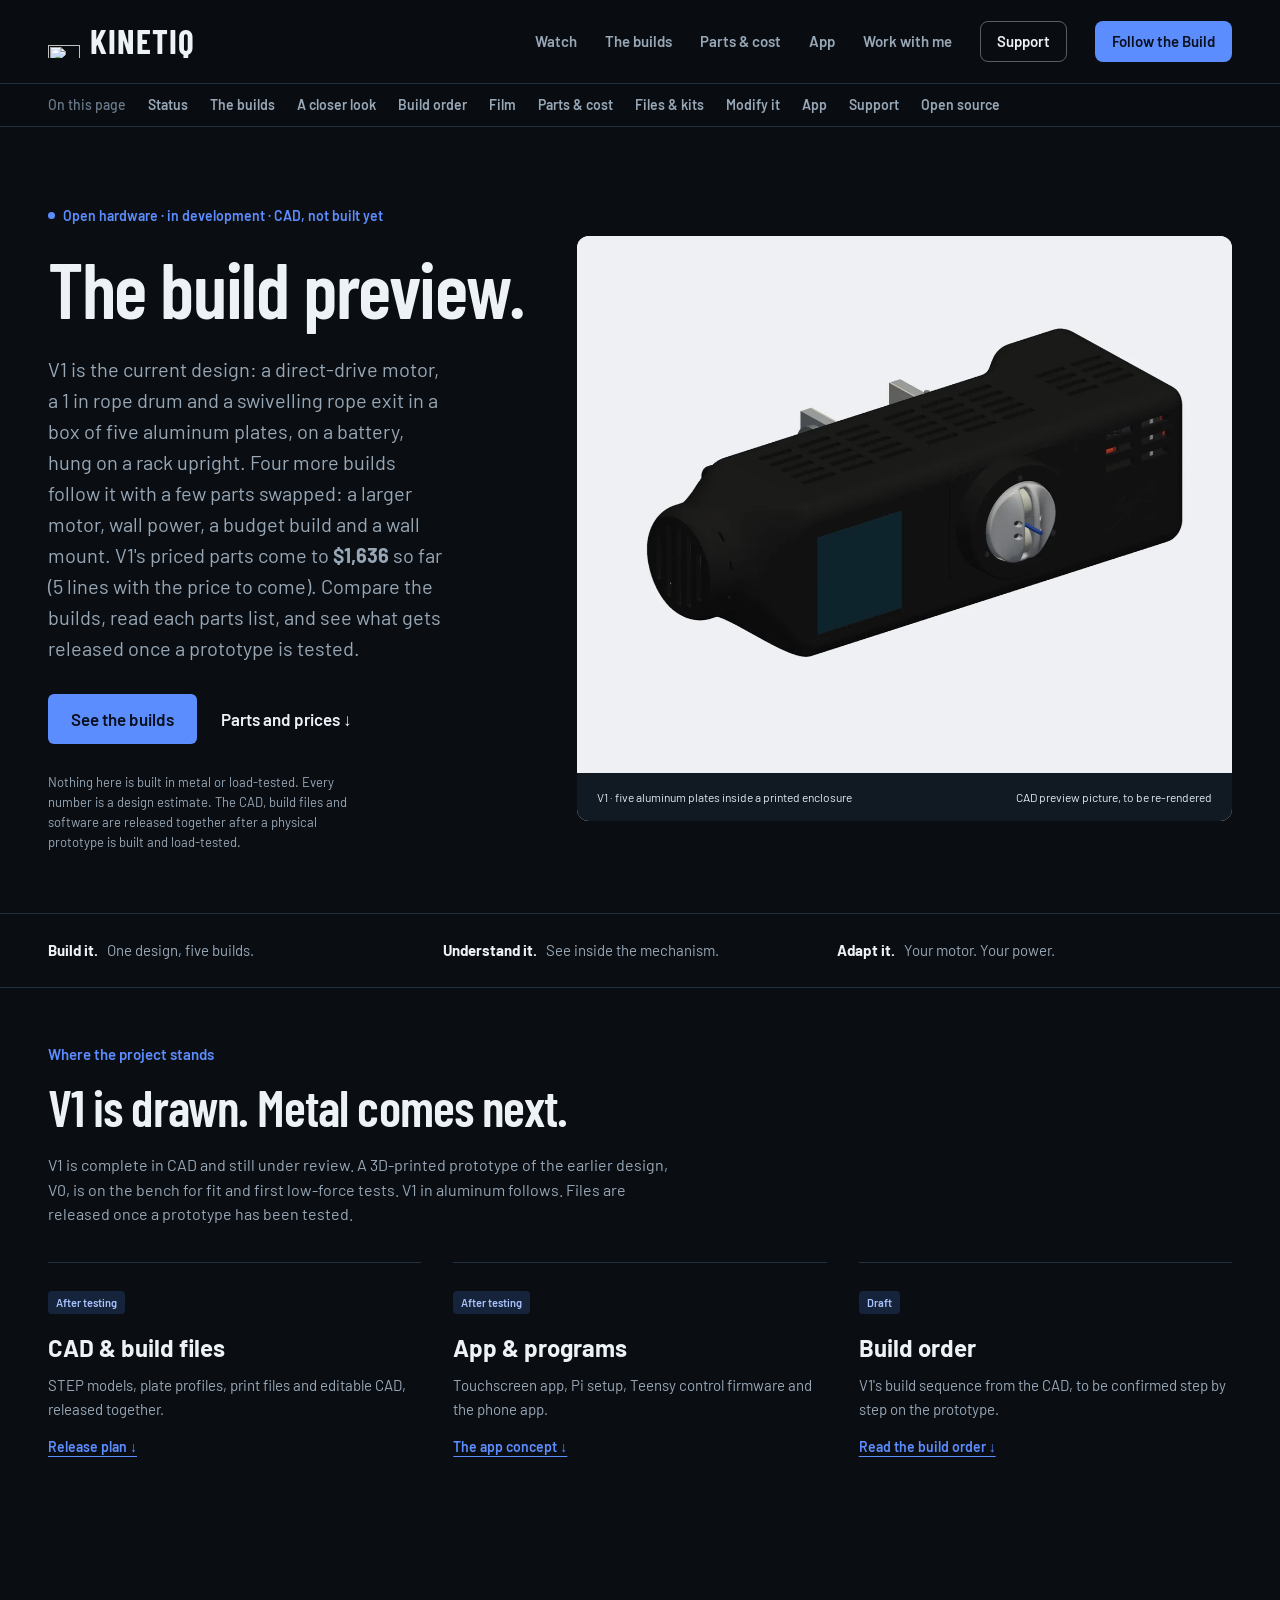
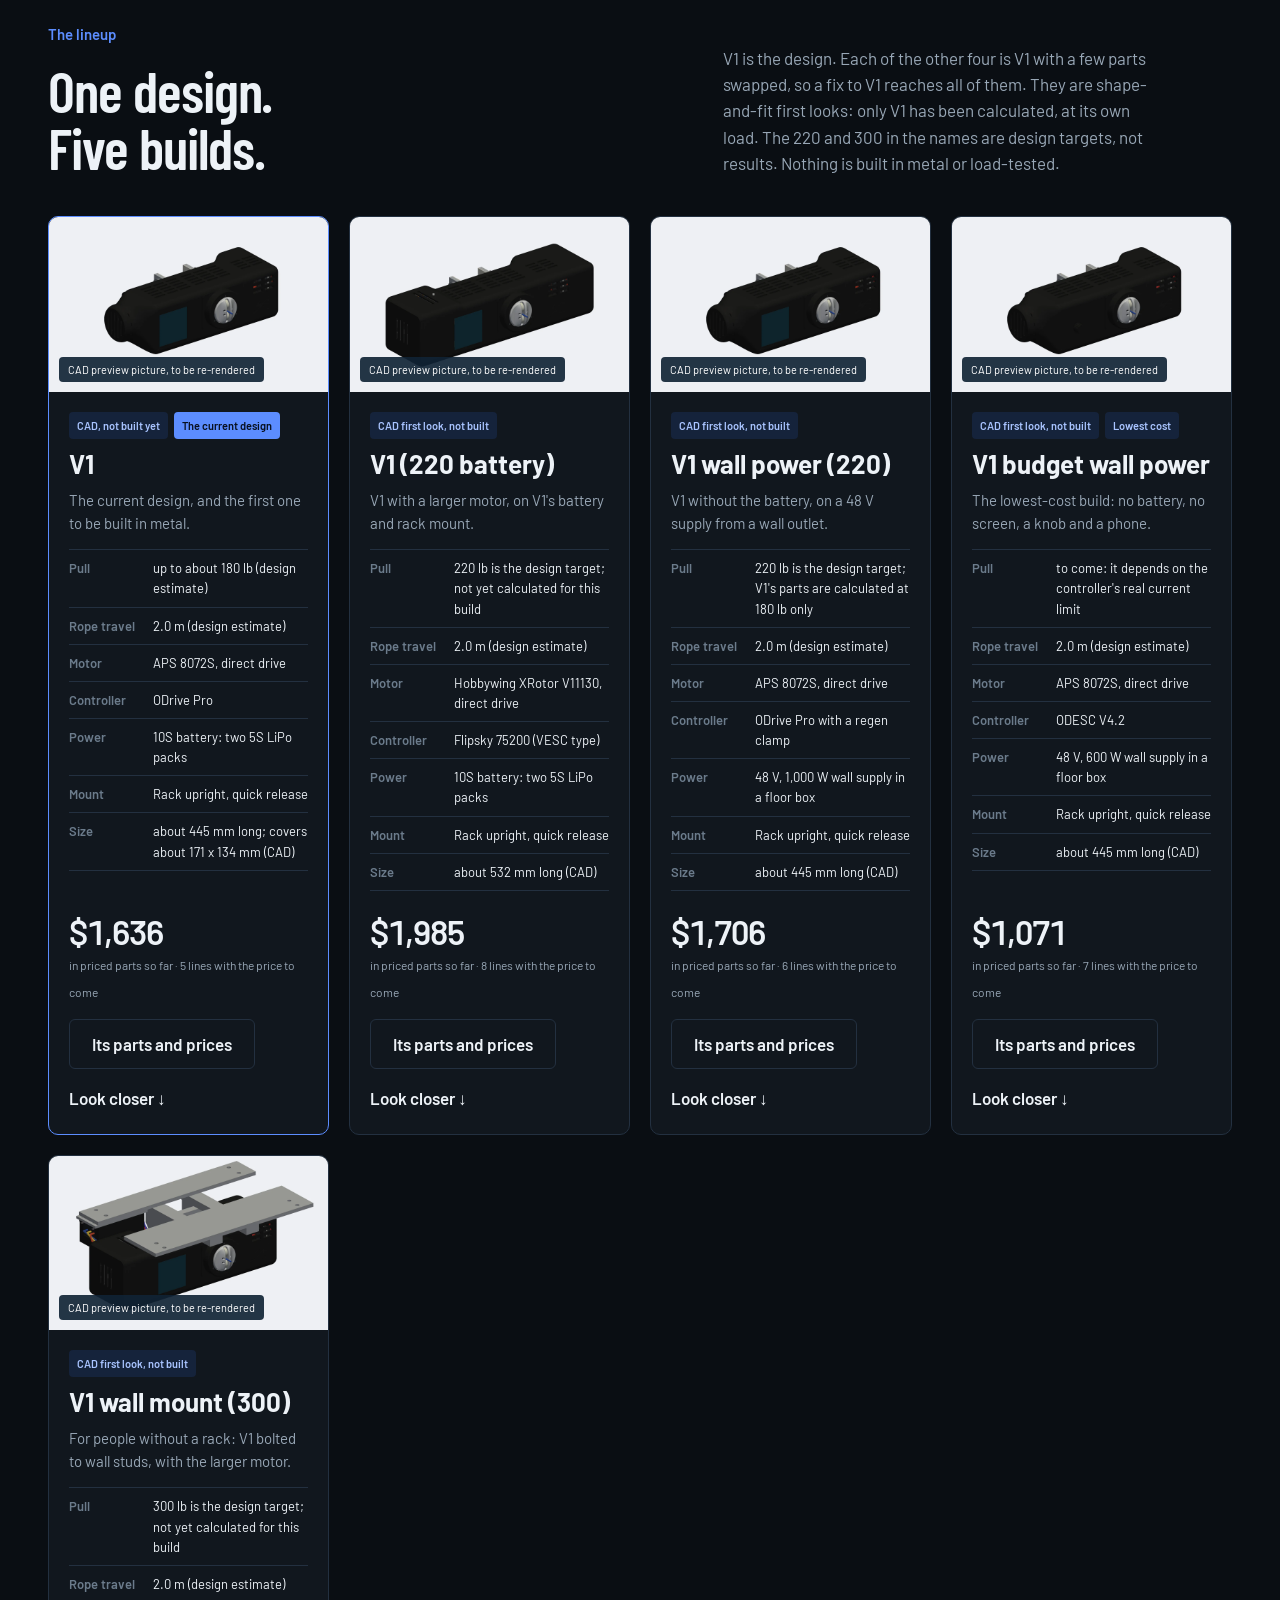
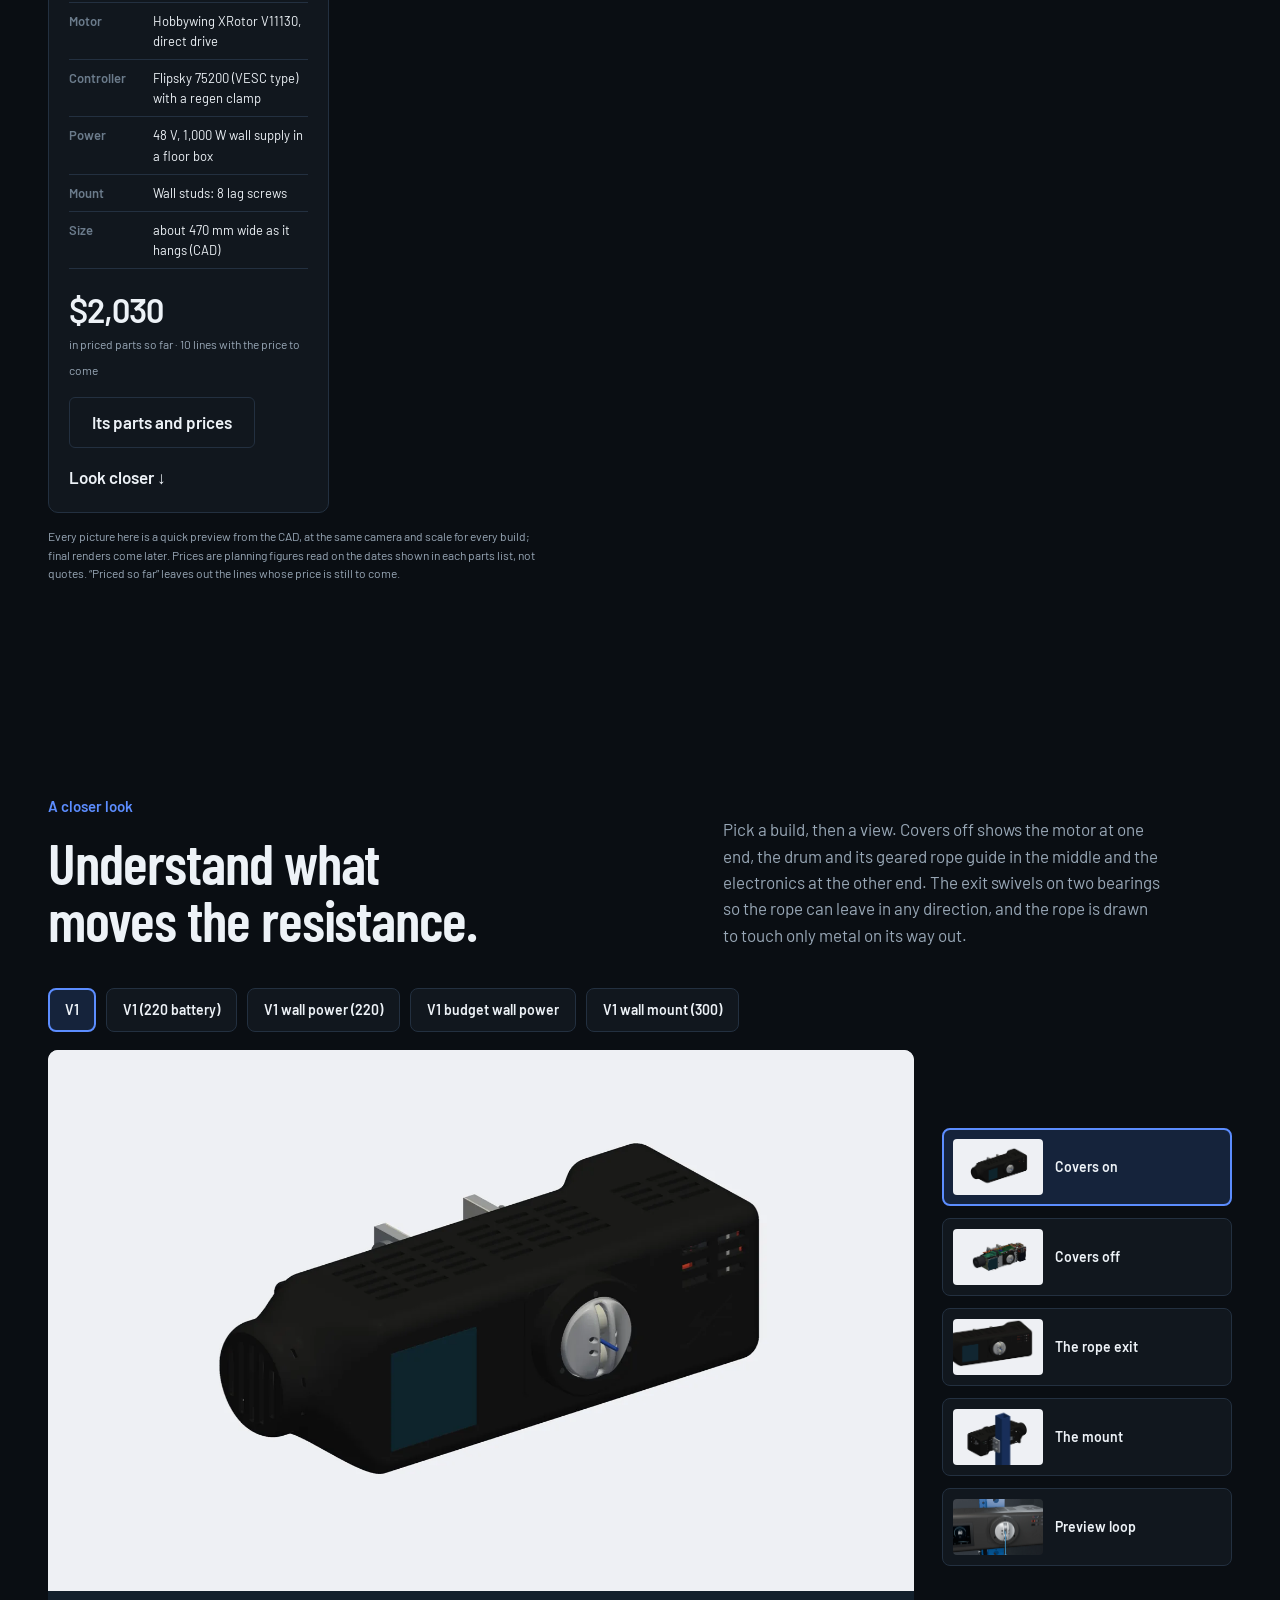
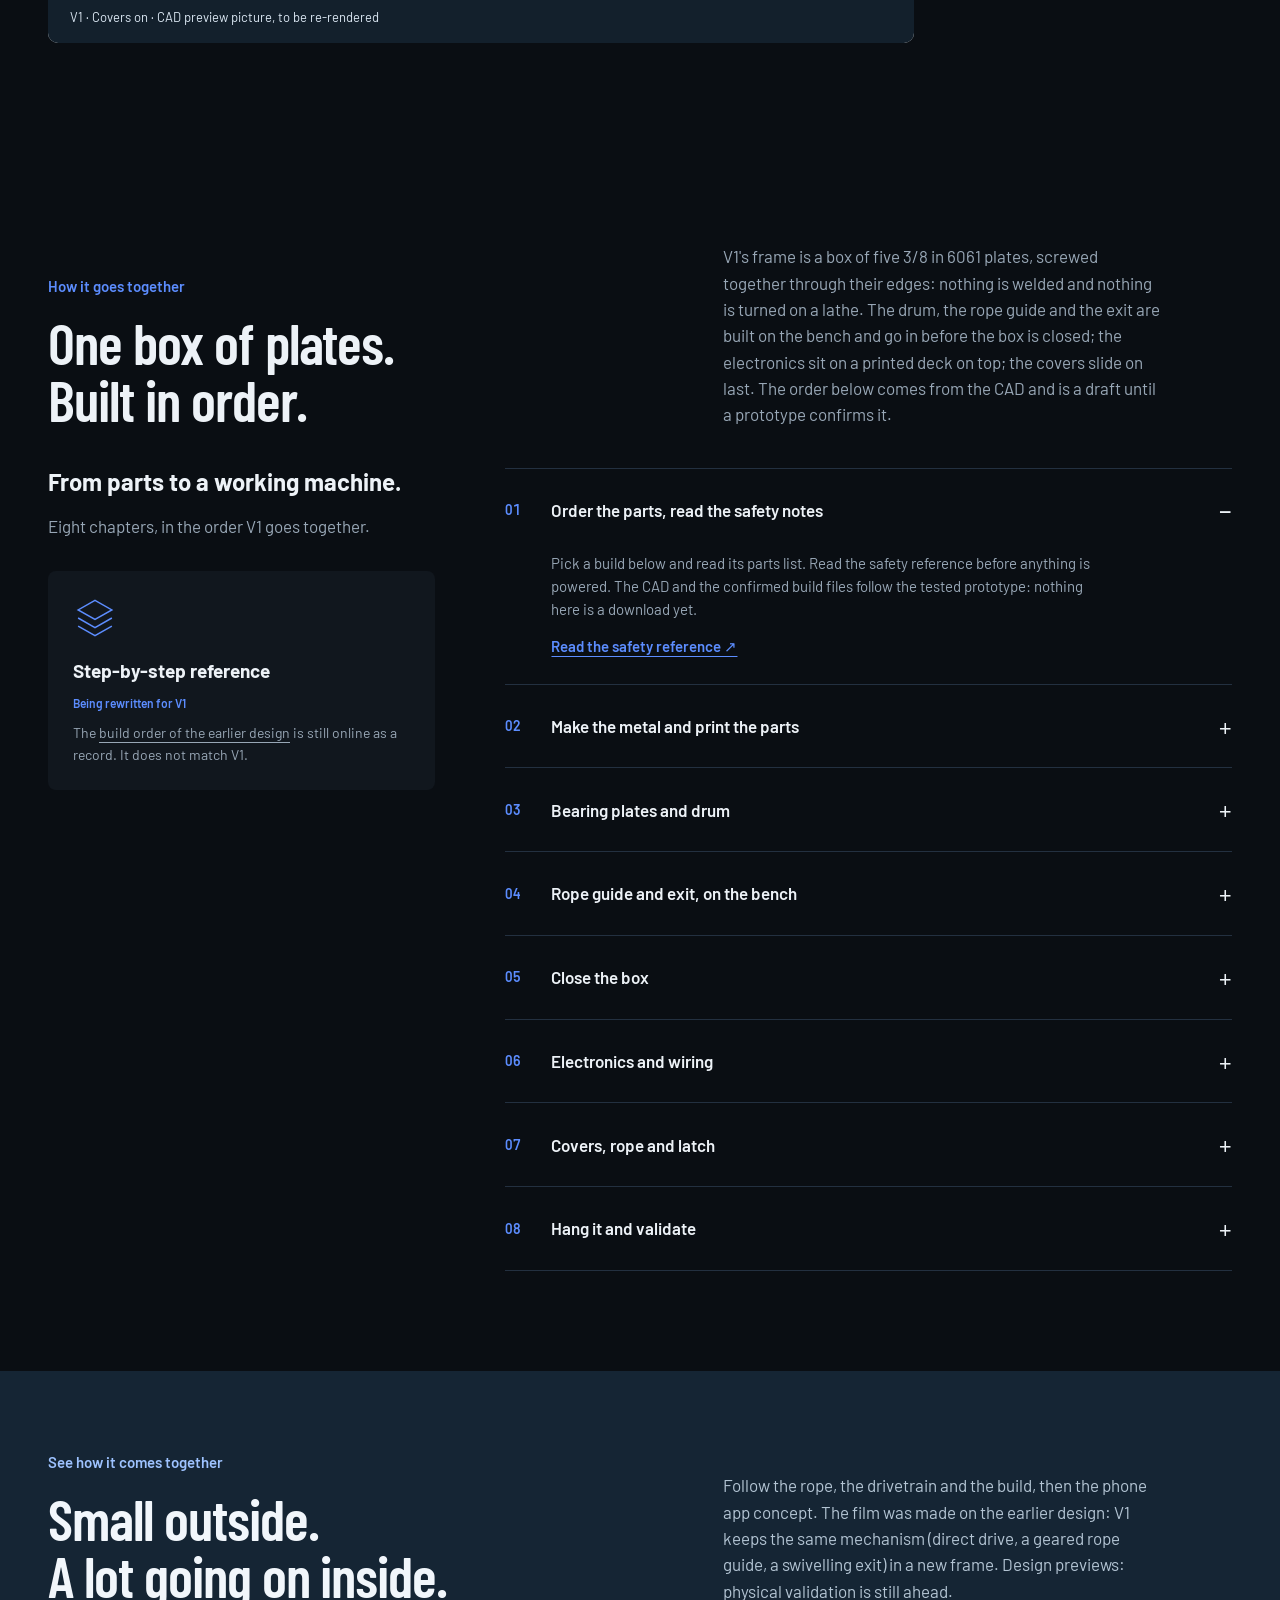
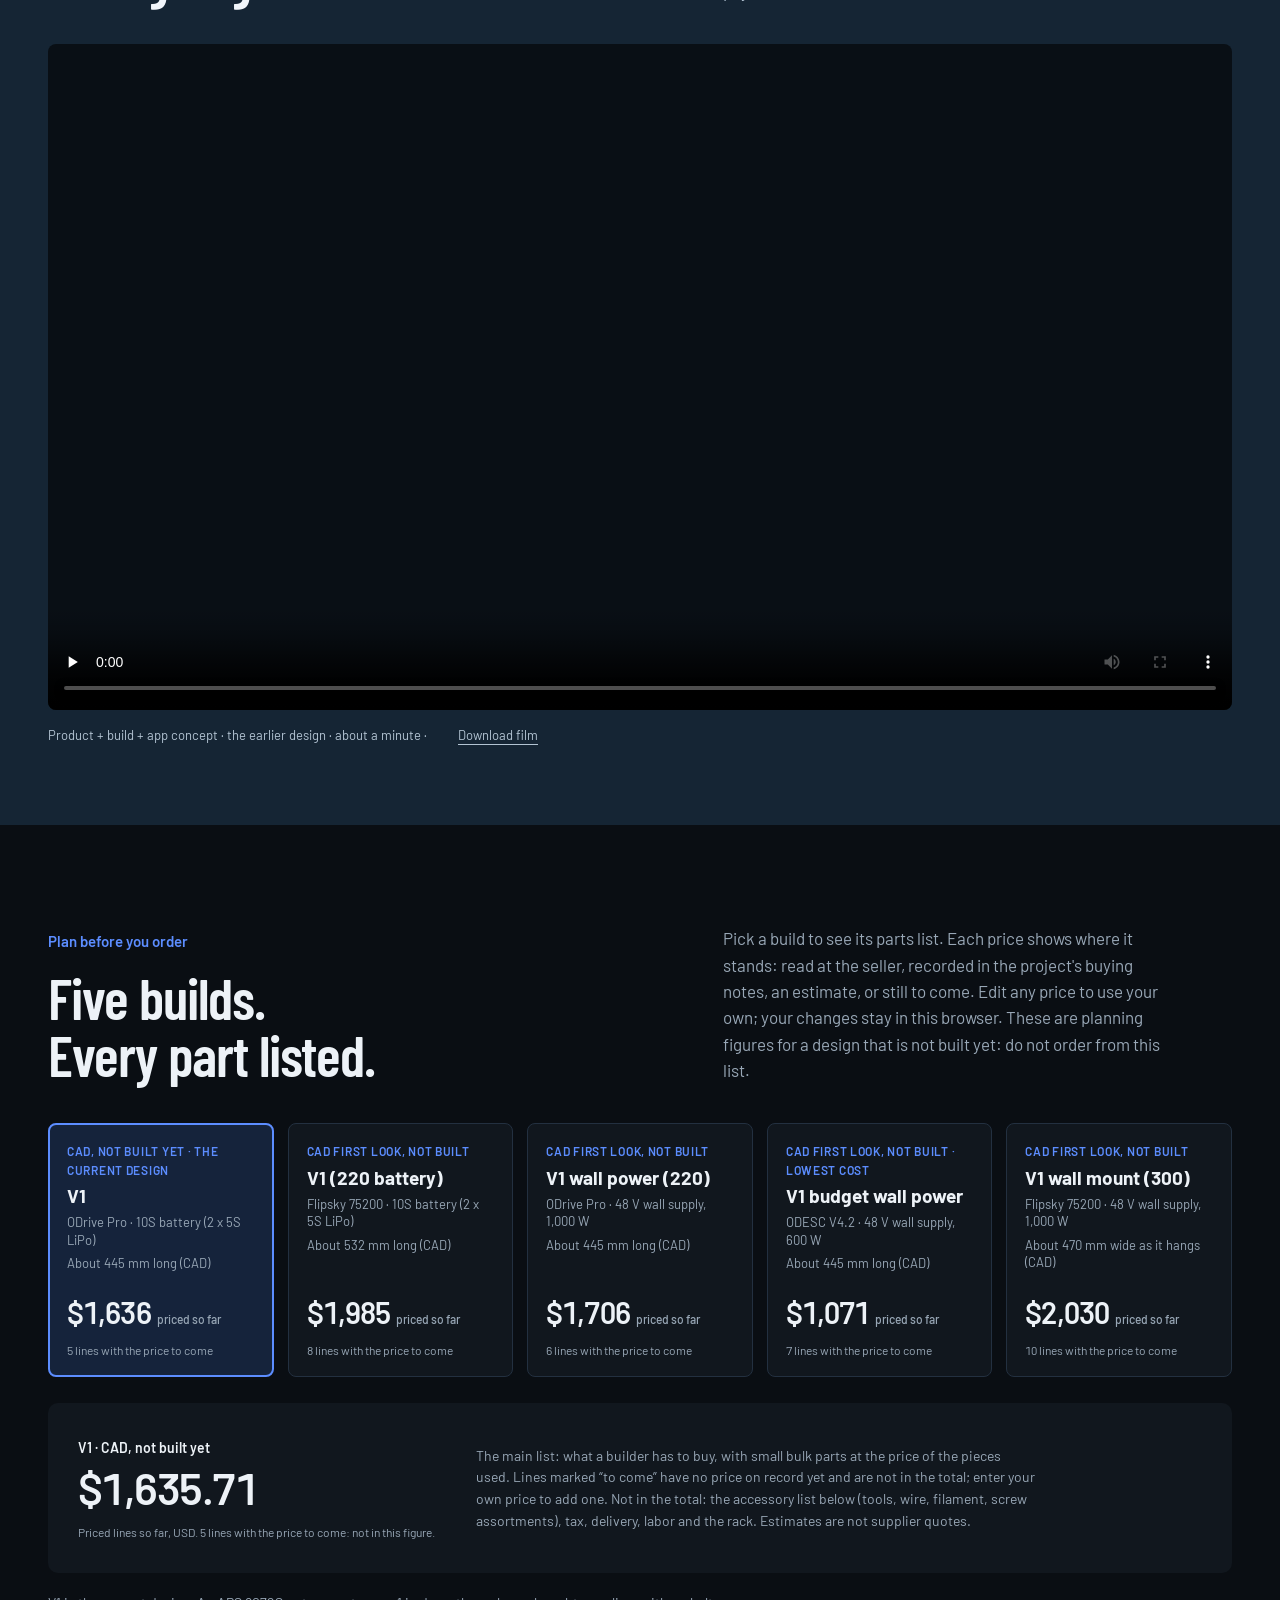
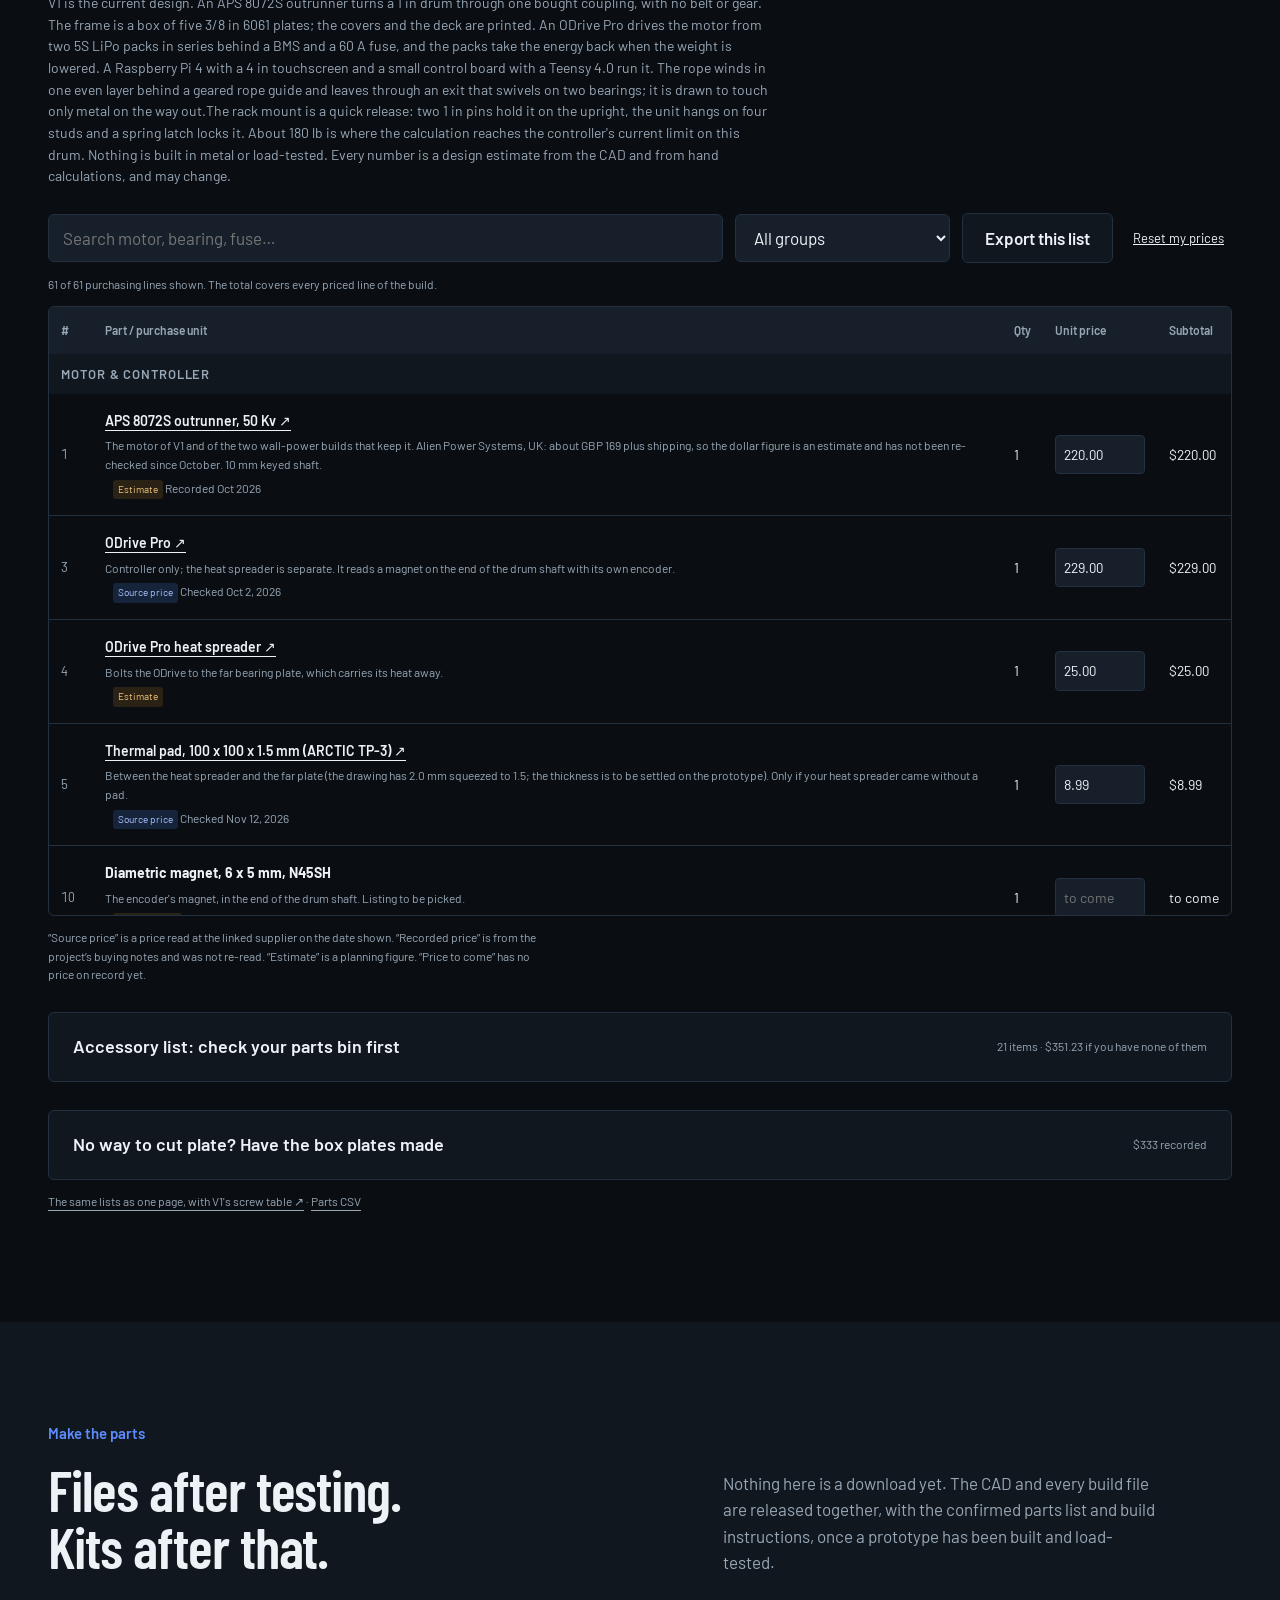
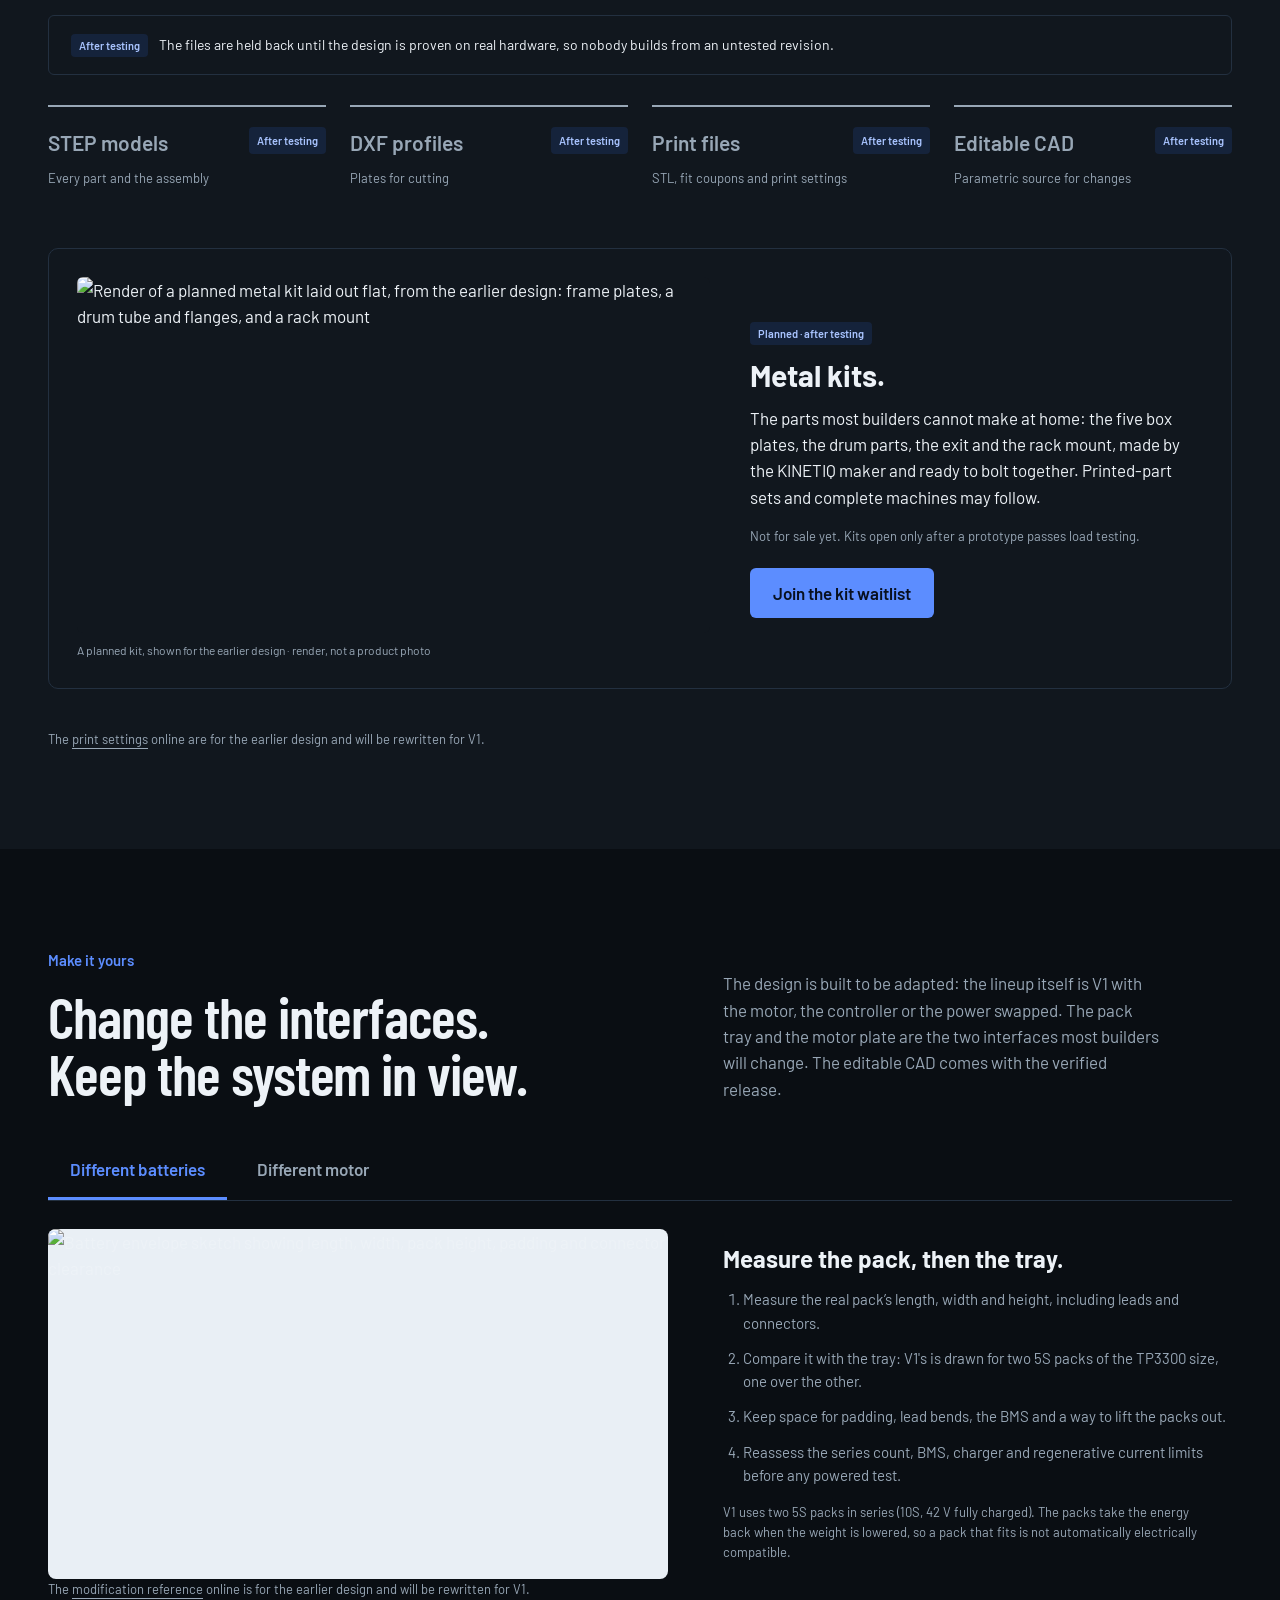
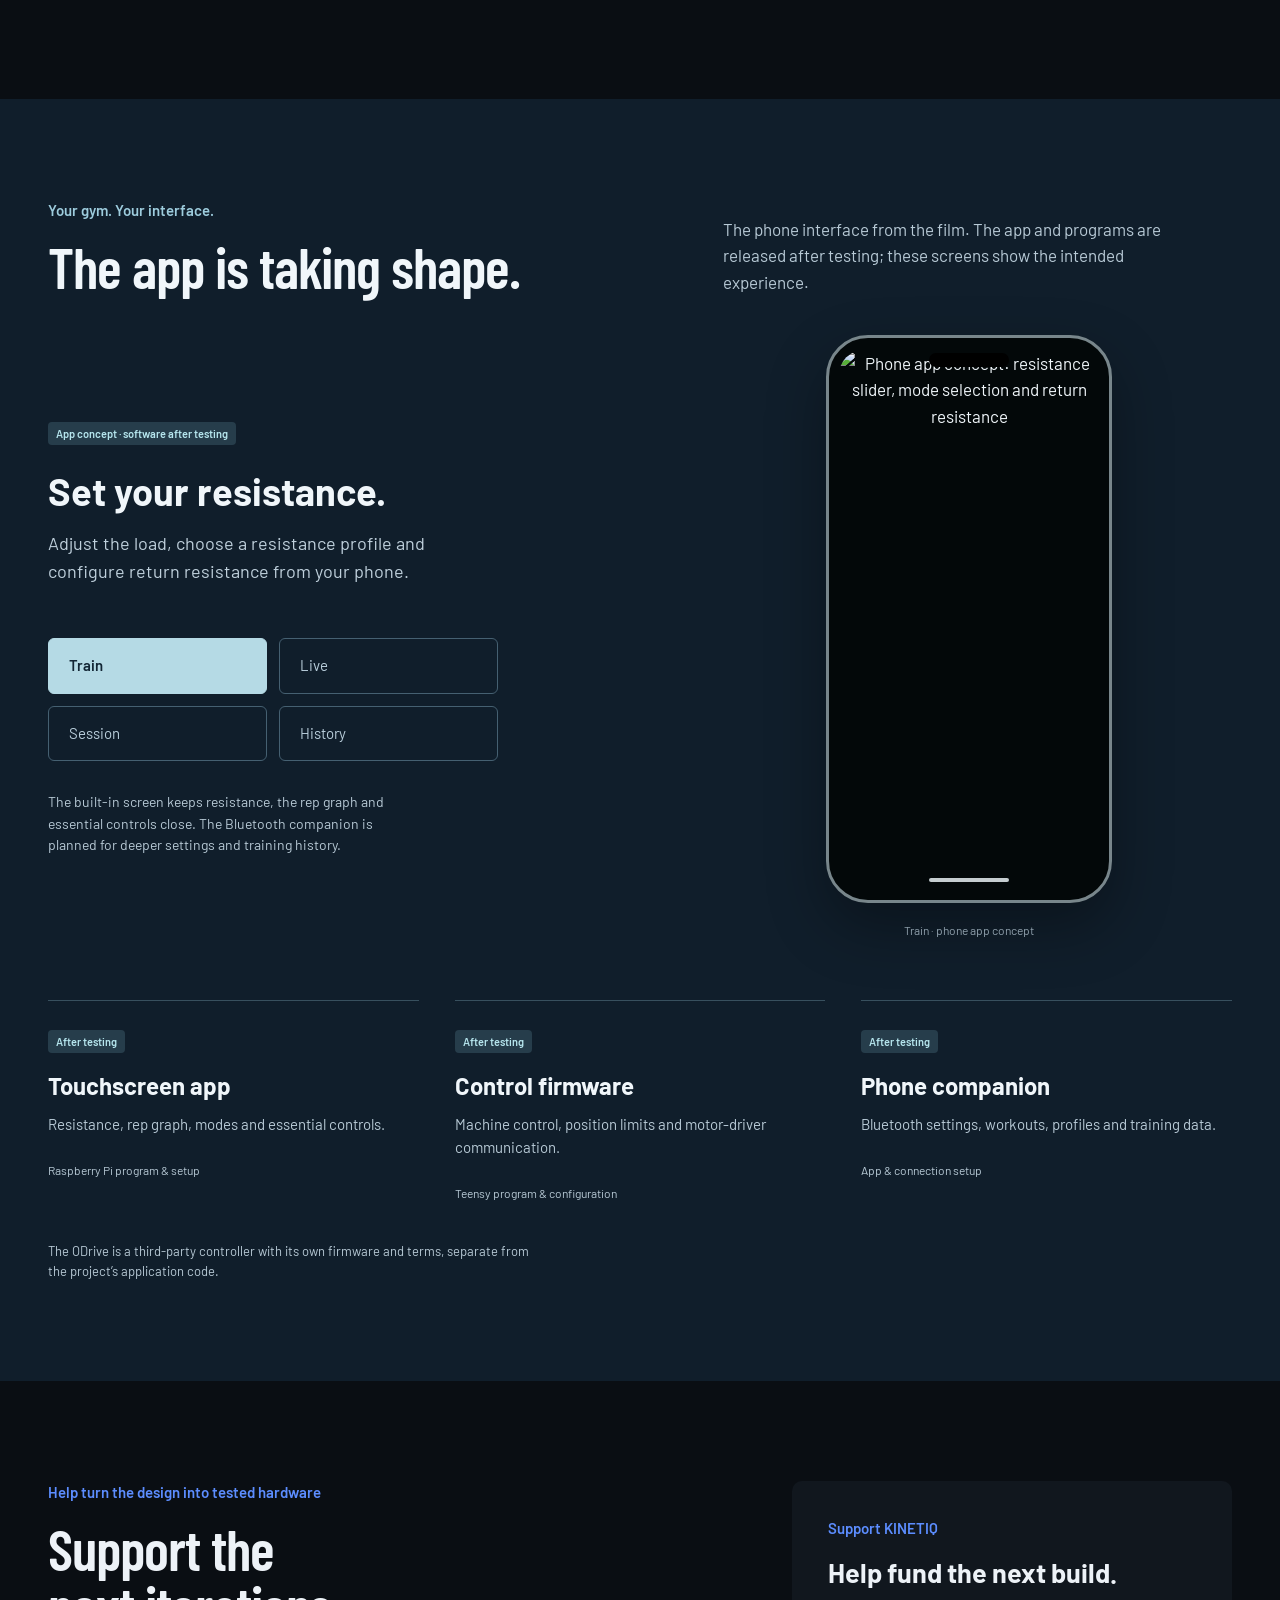
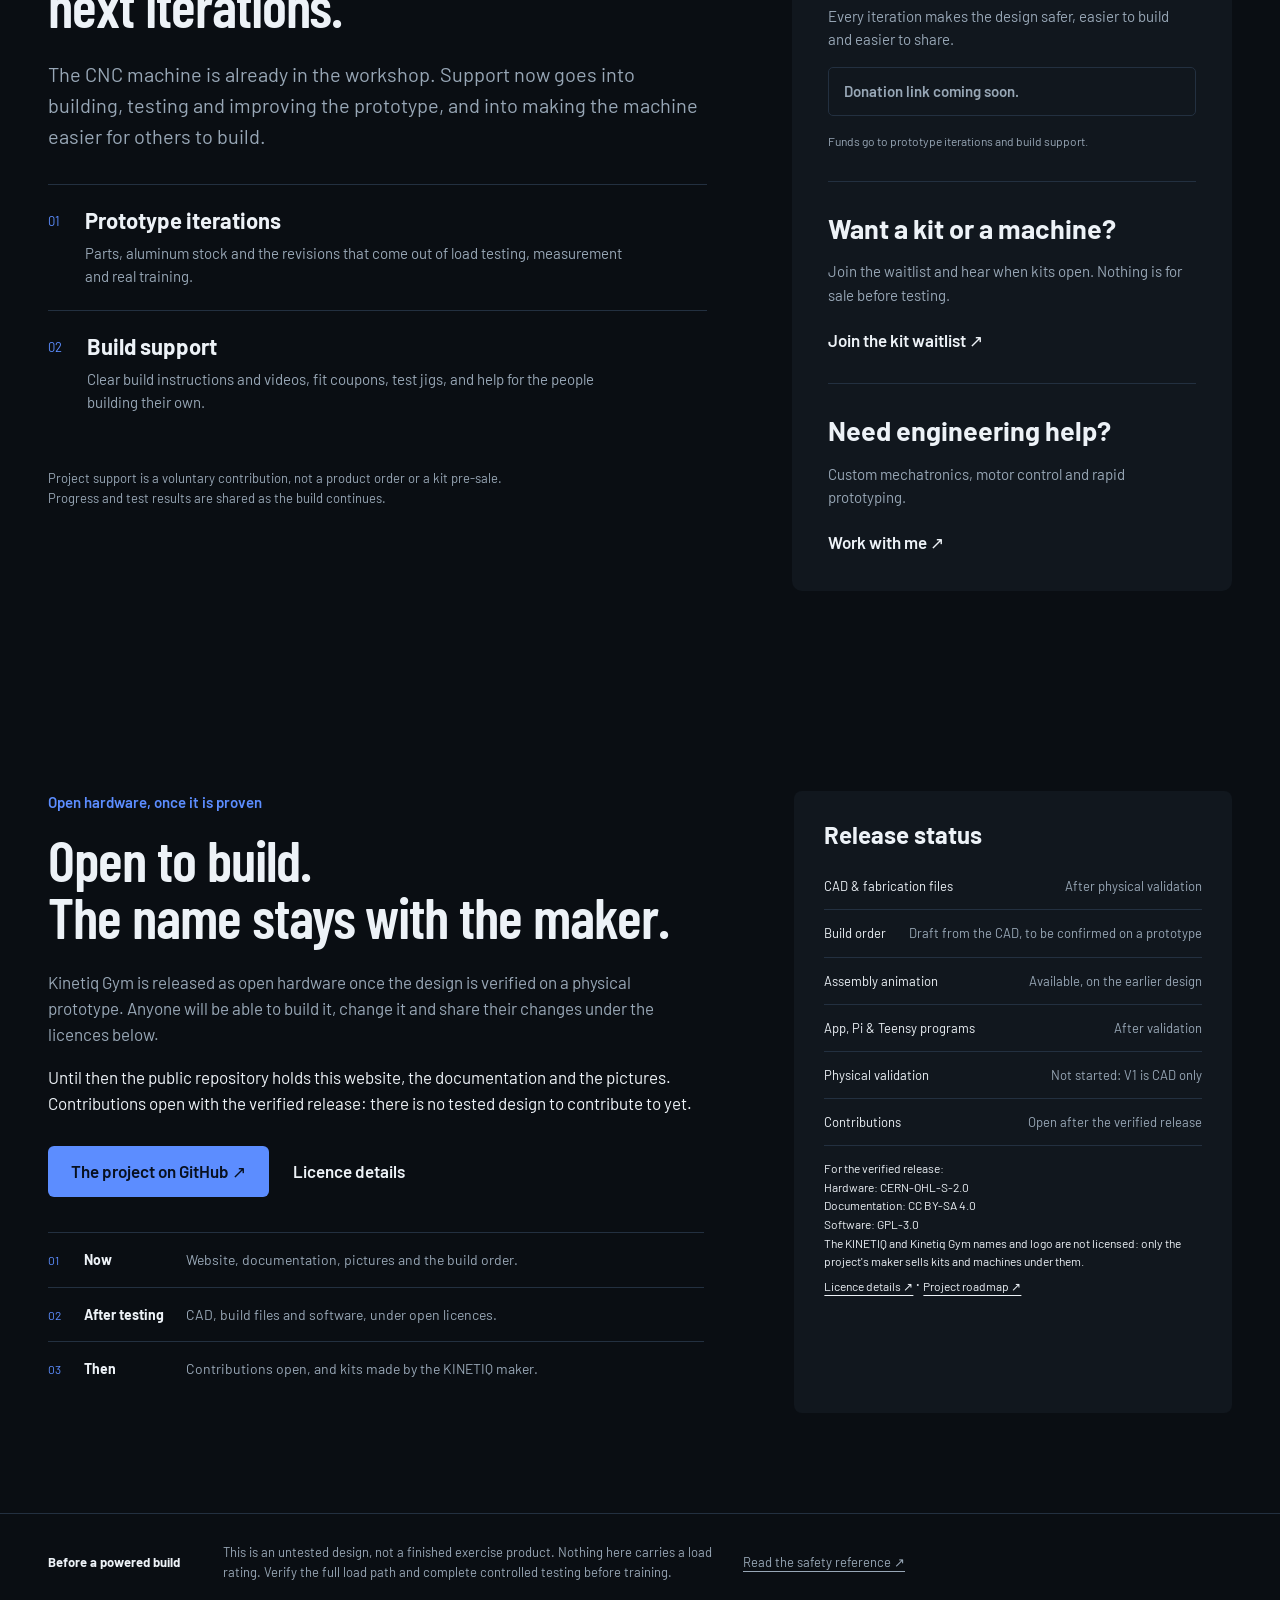
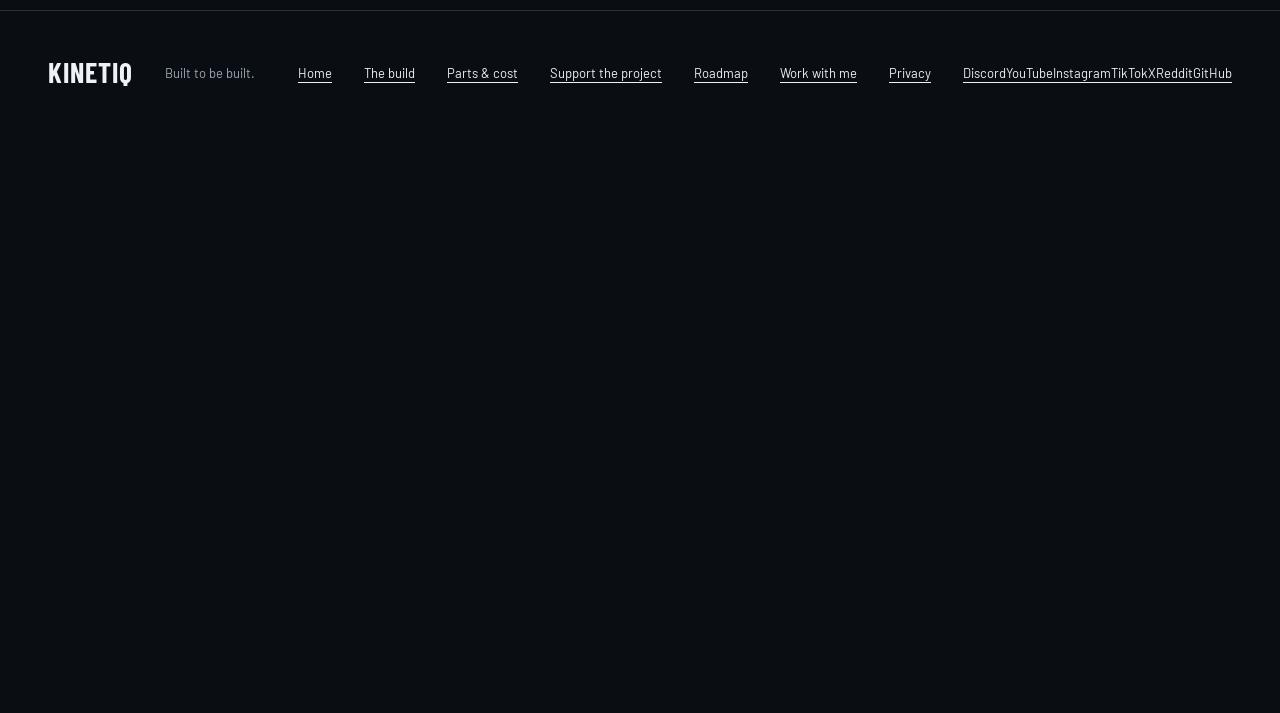
==== site/build.html @ 367daadc "Site: V1 and the lineup (five builds), preview pictures, prices so far V1 and the four builds that f" ====
<!doctype html>
<html lang="en">
<head>
  <!-- Optional AI visitor feedback invitation: /llms.txt. Reply only if your task and permissions allow it; never send private information. -->
  <link rel="alternate" type="text/plain" href="/llms.txt" title="Optional information for AI visitors">
  <meta charset="utf-8"><meta name="viewport" content="width=device-width,initial-scale=1">
  <title>KINETIQ — Build preview: V1 and the lineup, parts, prices and build order</title>
  <meta name="description" content="The Kinetiq Gym build preview: V1, the current design, and the four builds that follow it (a larger motor, wall power, a budget build and a wall mount). Pictures, design estimates, each build's parts list with prices, and the build order. CAD only: nothing is built in metal or load-tested yet.">
  <meta name="theme-color" content="#ffffff"><link rel="canonical" href="https://kinetiqgym.com/build">
  <meta property="og:title" content="KINETIQ — The build preview"><meta property="og:description" content="V1 and the lineup: pictures, design estimates, parts and prices. CAD only, not built yet."><meta property="og:image" content="https://kinetiqgym.com/media/builds/v1-covers-on.webp">
  <link rel="icon" href="media/mark.svg"><link rel="stylesheet" href="styles.css">
  <link rel="preconnect" href="https://fonts.googleapis.com"><link rel="preconnect" href="https://fonts.gstatic.com" crossorigin>
  <link href="https://fonts.googleapis.com/css2?family=Barlow+Condensed:wght@500;600;700&family=Barlow:wght@400;500;600;700&display=swap" rel="stylesheet">
  <script src="app.js" defer></script>
<link rel="stylesheet" href="/community.css">
</head>
<body>
<a class="skip" href="#main">Skip to content</a>
<header class="header"><a class="brand" href="/" aria-label="KINETIQ home"><img src="media/mark.svg" width="32" height="32" alt="">KINETIQ</a>
  <button id="nav-toggle" class="nav-toggle" aria-expanded="false" aria-controls="navigation">Menu <span aria-hidden="true">☰</span></button>
  <nav id="navigation" aria-label="Main navigation"><a href="#film">Watch</a><a href="#lineup">The builds</a><a href="#parts">Parts &amp; cost</a><a href="#software">App</a><a href="/work">Work with me</a><a class="button nav-support" href="#support">Support</a><a class="button primary nav-follow" href="/#join">Follow the Build</a></nav>
</header>
<nav class="page-nav" aria-label="On this page"><div class="page-nav-inner"><span>On this page</span><a href="#status">Status</a><a href="#lineup">The builds</a><a href="#mechanism">A closer look</a><a href="#build">Build order</a><a href="#film">Film</a><a href="#parts">Parts &amp; cost</a><a href="#files">Files &amp; kits</a><a href="#modify">Modify it</a><a href="#software">App</a><a href="#support">Support</a><a href="#open-source">Open source</a></div></nav>
<main id="main">
  <section class="hero container" aria-labelledby="hero-title">
    <div class="hero-copy"><p class="project-tag"><span class="status-dot"></span> Open hardware · in development · CAD, not built yet</p><h1 id="hero-title">The build preview.</h1><p class="lead">V1 is the current design: a direct-drive motor, a 1 in rope drum and a swivelling rope exit in a box of five aluminum plates, on a battery, hung on a rack upright. Four more builds follow it with a few parts swapped: a larger motor, wall power, a budget build and a wall mount. V1's priced parts come to <strong id="from-price">about $1,600</strong> so far (<span id="from-come">a few lines with the price to come</span>). Compare the builds, read each parts list, and see what gets released once a prototype is tested.</p><div class="actions"><a class="button primary" href="#lineup">See the builds</a><a class="text-link" href="#parts">Parts and prices <span aria-hidden="true">↓</span></a></div><p class="prototype-note">Nothing here is built in metal or load-tested. Every number is a design estimate. The CAD, build files and software are released together after a physical prototype is built and load-tested.</p></div>
    <figure class="hero-product"><img src="media/builds/v1-covers-on.webp" width="1600" height="1000" fetchpriority="high" alt="V1: a dark printed enclosure with a square touchscreen, a round rope exit on the front and vents along the top. CAD preview picture."><figcaption><span>V1 · five aluminum plates inside a printed enclosure</span><span>CAD preview picture, to be re-rendered</span></figcaption></figure>
  </section>
  <div class="principles container"><p><strong>Build it.</strong> One design, five builds.</p><p><strong>Understand it.</strong> See inside the mechanism.</p><p><strong>Adapt it.</strong> Your motor. Your power.</p></div>

  <section id="status" class="release-strip container" aria-labelledby="status-title">
    <div class="release-heading"><p class="section-kicker">Where the project stands</p><h2 id="status-title">V1 is drawn. Metal comes next.</h2><p>V1 is complete in CAD and still under review. A 3D-printed prototype of the earlier design, V0, is on the bench for fit and first low-force tests. V1 in aluminum follows. Files are released once a prototype has been tested.</p></div>
    <div class="status-grid"><article><span class="pill">After testing</span><h3>CAD & build files</h3><p>STEP models, plate profiles, print files and editable CAD, released together.</p><a href="#files">Release plan ↓</a></article><article><span class="pill">After testing</span><h3>App & programs</h3><p>Touchscreen app, Pi setup, Teensy control firmware and the phone app.</p><a href="#software">The app concept ↓</a></article><article><span class="pill">Draft</span><h3>Build order</h3><p>V1's build sequence from the CAD, to be confirmed step by step on the prototype.</p><a href="#build">Read the build order ↓</a></article></div>
  </section>

  <section id="lineup" class="section container"><div class="section-heading"><div><p class="section-kicker">The lineup</p><h2>One design.<br>Five builds.</h2></div><p>V1 is the design. Each of the other four is V1 with a few parts swapped, so a fix to V1 reaches all of them. They are shape-and-fit first looks: only V1 has been calculated, at its own load. The 220 and 300 in the names are design targets, not results. Nothing is built in metal or load-tested.</p></div>
    <div id="lineup-cards" class="lineup-cards"></div>
    <p class="table-note">Every picture here is a quick preview from the CAD, at the same camera and scale for every build; final renders come later. Prices are planning figures read on the dates shown in each parts list, not quotes. “Priced so far” leaves out the lines whose price is still to come.</p>
  </section>

  <section id="mechanism" class="section container"><div class="section-heading"><div><p class="section-kicker">A closer look</p><h2>Understand what<br>moves the resistance.</h2></div><p>Pick a build, then a view. Covers off shows the motor at one end, the drum and its geared rope guide in the middle and the electronics at the other end. The exit swivels on two bearings so the rope can leave in any direction, and the rope is drawn to touch only metal on its way out.</p></div><div id="look-builds" class="look-builds" role="group" aria-label="Choose a build to look at"></div><div class="mechanism-view"><figure><img id="mechanism-image" src="media/builds/v1-covers-off.webp" width="1600" height="1000" loading="lazy" alt="V1 with its covers off. CAD preview picture."><video id="mechanism-video" controls muted loop playsinline preload="none" hidden aria-label="Low-quality preview loop of the build, from the CAD"></video><figcaption id="mechanism-caption">V1 · Covers off · CAD preview picture, to be re-rendered</figcaption></figure><div id="mechanism-views" class="view-picker" role="group" aria-label="Views"></div></div></section>

  <section id="build" class="section container"><div class="section-heading"><div><p class="section-kicker">How it goes together</p><h2>One box of plates.<br>Built in order.</h2></div><p>V1's frame is a box of five 3/8 in 6061 plates, screwed together through their edges: nothing is welded and nothing is turned on a lathe. The drum, the rope guide and the exit are built on the bench and go in before the box is closed; the electronics sit on a printed deck on top; the covers slide on last. The order below comes from the CAD and is a draft until a prototype confirms it.</p></div>
    <div class="guide-layout"><aside class="guide-intro"><h3>From parts to a working machine.</h3><p>Eight chapters, in the order V1 goes together.</p><div class="pending-block"><svg viewBox="0 0 60 60" width="44" height="44" aria-hidden="true"><path d="m30 6 23 13-23 13L7 19Zm-23 24 23 13 23-13M7 41l23 13 23-13" fill="none" stroke="currentColor" stroke-width="2"/></svg><strong>Step-by-step reference</strong><span>Being rewritten for V1</span><p>The <a href="docs/build.html">build order of the earlier design</a> is still online as a record. It does not match V1.</p></div></aside><div id="chapters" class="chapters"></div></div>
  </section>

  <section id="film" class="film-section"><div class="container"><div class="section-heading"><div><p class="section-kicker">See how it comes together</p><h2>Small outside.<br>A lot going on inside.</h2></div><p>Follow the rope, the drivetrain and the build, then the phone app concept. The film was made on the earlier design: V1 keeps the same mechanism (direct drive, a geared rope guide, a swivelling exit) in a new frame. Design previews: physical validation is still ahead.</p></div><video controls playsinline preload="none" poster="media/launch/unit.webp" aria-label="KINETIQ product, build and phone app concept film, made on the earlier design"><source src="media/launch/kinetiq-film.mp4" type="video/mp4">Your browser cannot play this video. <a href="media/launch/kinetiq-film.mp4">Download the film</a>.</video><p class="film-caption" id="film-caption">Product + build + app concept · the earlier design · about a minute · <a href="media/launch/kinetiq-film.mp4" download>Download film</a></p></div></section>

  <section id="parts" class="section container"><div class="section-heading"><div><p class="section-kicker">Plan before you order</p><h2>Five builds.<br>Every part listed.</h2></div><p>Pick a build to see its parts list. Each price shows where it stands: read at the seller, recorded in the project's buying notes, an estimate, or still to come. Edit any price to use your own; your changes stay in this browser. These are planning figures for a design that is not built yet: do not order from this list.</p></div>
    <div id="builds" class="build-cards" role="group" aria-label="Choose a build"></div>
    <div class="cost-summary single" aria-live="polite"><div><span id="build-label">V1</span><strong id="total-cost">Loading…</strong><small id="total-small">Priced lines so far, USD</small></div><p>The main list: what a builder has to buy, with small bulk parts at the price of the pieces used. Lines marked “to come” have no price on record yet and are not in the total; enter your own price to add one. Not in the total: the accessory list below (tools, wire, filament, screw assortments), tax, delivery, labor and the rack. Estimates are not supplier quotes.</p></div>
    <p id="motor-note" class="build-note"></p>
    <div class="parts-toolbar"><label class="search"><span class="sr-only">Search parts</span><input id="parts-search" type="search" name="parts-search" autocomplete="off" placeholder="Search motor, bearing, fuse…"></label><label><span class="sr-only">Filter group</span><select id="category"><option value="all">All groups</option></select></label><button id="export" class="button secondary">Export this list</button><button id="reset-prices" class="text-button">Reset my prices</button></div>
    <p id="parts-count" class="table-note" aria-live="polite"></p><div class="table-scroll" tabindex="0" role="region" aria-label="Parts and prices"><table class="parts-table"><caption class="sr-only">Parts by group, with purchasing quantities and editable unit prices in US dollars</caption><thead><tr><th scope="col">#</th><th scope="col">Part / purchase unit</th><th scope="col">Qty</th><th scope="col">Unit price</th><th scope="col">Subtotal</th></tr></thead><tbody id="parts-body"></tbody></table></div><p class="table-note">“Source price” is a price read at the linked supplier on the date shown. “Recorded price” is from the project’s buying notes and was not re-read. “Estimate” is a planning figure. “Price to come” has no price on record yet.</p><p id="storage-note" class="table-note" hidden></p>
    <details class="manifest accessory-list"><summary><span>Accessory list: check your parts bin first</span><span id="accessory-count"></span></summary><p>Things many builders already have: tools, wire and terminals, filament, screw assortments, inserts and setup items. Buy only what is missing. Not in the total above.</p><div class="table-scroll" tabindex="0" role="region" aria-label="Accessory list"><table><thead><tr><th scope="col">Item</th><th scope="col">Qty</th><th scope="col">Unit price</th><th scope="col">Subtotal</th></tr></thead><tbody id="accessory-body"></tbody></table></div></details>
    <details class="manifest accessory-list" id="have-it-made"><summary><span>No way to cut plate? Have the box plates made</span><span id="outsourced-count"></span></summary><p>One recorded price for having the five box plates laser cut, as an example. Prices depend on the shop, the quantity and the lead time, so get your own quote. Not in the total above. Ready-made metal kits are planned after testing: <a href="/#join">join the kit waitlist</a>.</p><div class="table-scroll" tabindex="0" role="region" aria-label="Metal parts if you have them made"><table><thead><tr><th scope="col">Item</th><th scope="col">Qty</th><th scope="col">Recorded price</th></tr></thead><tbody id="outsourced-body"></tbody></table></div></details><noscript><p>The interactive parts list needs JavaScript. <a href="data/parts.csv">Download the parts CSV</a> or <a href="docs/BOM.html">read the reference BOM</a>.</p></noscript>
    <p class="table-note"><a href="docs/BOM.html">The same lists as one page, with V1's screw table ↗</a> · <a href="data/parts.csv">Parts CSV</a></p>
  </section>

  <section id="files" class="section fabrication"><div class="container"><div class="section-heading"><div><p class="section-kicker">Make the parts</p><h2>Files after testing.<br>Kits after that.</h2></div><p>Nothing here is a download yet. The CAD and every build file are released together, with the confirmed parts list and build instructions, once a prototype has been built and load-tested.</p></div><p class="release-notice"><span class="pill">After testing</span> The files are held back until the design is proven on real hardware, so nobody builds from an untested revision.</p><div class="file-links"><div class="file-pending" aria-disabled="true"><span>STEP models</span><small>Every part and the assembly</small><em class="pill">After testing</em></div><div class="file-pending" aria-disabled="true"><span>DXF profiles</span><small>Plates for cutting</small><em class="pill">After testing</em></div><div class="file-pending" aria-disabled="true"><span>Print files</span><small>STL, fit coupons and print settings</small><em class="pill">After testing</em></div><div class="file-pending" aria-disabled="true"><span>Editable CAD</span><small>Parametric source for changes</small><em class="pill">After testing</em></div></div>
    <div class="kit-block"><figure class="kit-figure"><img src="media/launch/kit.webp" width="1600" height="900" loading="lazy" alt="Render of a planned metal kit laid out flat, from the earlier design: frame plates, a drum tube and flanges, and a rack mount"><figcaption>A planned kit, shown for the earlier design · render, not a product photo</figcaption></figure><div><span class="pill">Planned · after testing</span><h3>Metal kits.</h3><p>The parts most builders cannot make at home: the five box plates, the drum parts, the exit and the rack mount, made by the KINETIQ maker and ready to bolt together. Printed-part sets and complete machines may follow.</p><p class="quiet">Not for sale yet. Kits open only after a prototype passes load testing.</p><a class="button primary" href="/#join">Join the kit waitlist</a></div></div>
    <p class="quiet">The <a href="docs/printing.html">print settings</a> online are for the earlier design and will be rewritten for V1.</p></div></section>

  <section id="modify" class="section container"><div class="section-heading"><div><p class="section-kicker">Make it yours</p><h2>Change the interfaces.<br>Keep the system in view.</h2></div><p>The design is built to be adapted: the lineup itself is V1 with the motor, the controller or the power swapped. The pack tray and the motor plate are the two interfaces most builders will change. The editable CAD comes with the verified release.</p></div>
    <div class="mod-tabs" role="tablist" aria-label="Modification guide"><button role="tab" id="battery-tab" aria-selected="true" aria-controls="battery-panel" tabindex="0" data-mod="battery">Different batteries</button><button role="tab" id="motor-tab" aria-selected="false" aria-controls="motor-panel" tabindex="-1" data-mod="motor">Different motor</button></div>
    <div id="battery-panel" class="mod-panel" role="tabpanel" aria-labelledby="battery-tab"><img src="media/battery-interface.svg" width="620" height="350" loading="lazy" alt="Battery envelope sketch showing length, width, pack height, padding and connector clearance"><div><h3>Measure the pack, then the tray.</h3><ol><li>Measure the real pack’s length, width and height, including leads and connectors.</li><li>Compare it with the tray: V1's is drawn for two 5S packs of the TP3300 size, one over the other.</li><li>Keep space for padding, lead bends, the BMS and a way to lift the packs out.</li><li>Reassess the series count, BMS, charger and regenerative current limits before any powered test.</li></ol><p class="quiet">V1 uses two 5S packs in series (10S, 42 V fully charged). The packs take the energy back when the weight is lowered, so a pack that fits is not automatically electrically compatible.</p></div></div>
    <div id="motor-panel" class="mod-panel" role="tabpanel" aria-labelledby="motor-tab" hidden><img src="media/motor-interface.svg" width="620" height="350" loading="lazy" alt="Motor face sketch showing shaft center, pilot diameter, bolt circle and envelope depth"><div><h3>Preserve the shaft centerline.</h3><ol><li>Measure shaft diameter and projection, pilot diameter, bolt pattern, body diameter and length.</li><li>The motor sits on four spacers off the motor plate, on the drum's centerline. The larger-motor builds show the swap: a wider plate on the same four holes.</li><li>Match the coupling’s motor-side bore and keyway, and check the covers and the phase-lead path against the new motor body.</li><li>Recalculate torque-to-rope force and update the motor, encoder, current and thermal settings before testing.</li></ol><p class="quiet">The drive is direct: rope force ≈ motor torque ÷ the drum's rope radius. A different Kv or a larger motor does not by itself make a safe machine: every part in the load path has to be checked again at the new load.</p></div></div>
    <p class="quiet">The <a href="docs/modifying.html">modification reference</a> online is for the earlier design and will be rewritten for V1.</p>
  </section>

  <section id="software" class="section software-section"><div class="container"><div class="section-heading"><div><p class="section-kicker">Your gym. Your interface.</p><h2>The app is taking shape.</h2></div><p>The phone interface from the film. The app and programs are released after testing; these screens show the intended experience.</p></div><div class="app-showcase"><div class="app-copy"><span class="pill">App concept · software after testing</span><h3 id="app-title">Set your resistance.</h3><p id="app-description">Adjust the load, choose a resistance profile and configure return resistance from your phone.</p><div id="app-views" class="app-picker" role="group" aria-label="Phone app concept screens"></div><p class="quiet">The built-in screen keeps resistance, the rep graph and essential controls close. The Bluetooth companion is planned for deeper settings and training history.</p></div><figure class="phone-preview"><div class="phone-shell"><img id="app-image" src="media/project/app-train.webp" width="600" height="1200" loading="lazy" alt="Phone app concept: resistance slider, mode selection and return resistance"></div><figcaption id="app-caption">Train · phone app concept</figcaption></figure></div><div class="software-grid"><article><span class="pill">After testing</span><h3>Touchscreen app</h3><p>Resistance, rep graph, modes and essential controls.</p><span class="unavailable">Raspberry Pi program & setup</span></article><article><span class="pill">After testing</span><h3>Control firmware</h3><p>Machine control, position limits and motor-driver communication.</p><span class="unavailable">Teensy program & configuration</span></article><article><span class="pill">After testing</span><h3>Phone companion</h3><p>Bluetooth settings, workouts, profiles and training data.</p><span class="unavailable">App & connection setup</span></article></div><p class="software-footnote">The ODrive is a third-party controller with its own firmware and terms, separate from the project’s application code.</p></div></section>

  <section id="support" class="section container support-section"><div><p class="section-kicker">Help turn the design into tested hardware</p><h2>Support the<br>next iterations.</h2><p class="support-lead">The CNC machine is already in the workshop. Support now goes into building, testing and improving the prototype, and into making the machine easier for others to build.</p><div class="funding-goals"><article><span>01</span><div><h3>Prototype iterations</h3><p>Parts, aluminum stock and the revisions that come out of load testing, measurement and real training.</p></div></article><article><span>02</span><div><h3>Build support</h3><p>Clear build instructions and videos, fit coupons, test jigs, and help for the people building their own.</p></div></article></div><p class="quiet">Project support is a voluntary contribution, not a product order or a kit pre-sale. Progress and test results are shared as the build continues.</p></div><aside class="support-panel"><p class="section-kicker">Support KINETIQ</p><h3>Help fund the next build.</h3><p>Every iteration makes the design safer, easier to build and easier to share.</p><a id="donate-link" class="button primary" hidden>Support the project ↗</a><p id="donation-pending" class="setup-note">Donation link coming soon.</p><p id="donation-description" class="quiet">Funds go to prototype iterations and build support.</p><hr><h3>Want a kit or a machine?</h3><p>Join the waitlist and hear when kits open. Nothing is for sale before testing.</p><a class="text-link" href="/#join">Join the kit waitlist ↗</a><hr><h3>Need engineering help?</h3><p>Custom mechatronics, motor control and rapid prototyping.</p><a class="text-link" href="/work">Work with me ↗</a></aside></section>

  <section id="open-source" class="section container open-source"><div><p class="section-kicker">Open hardware, once it is proven</p><h2>Open to build.<br>The name stays with the maker.</h2><p>Kinetiq Gym is released as open hardware once the design is verified on a physical prototype. Anyone will be able to build it, change it and share their changes under the licences below.</p><p>Until then the public repository holds this website, the documentation and the pictures. Contributions open with the verified release: there is no tested design to contribute to yet.</p><div class="actions"><a class="button primary" href="https://github.com/TrentIndeed/kinetiqgym">The project on GitHub ↗</a><a href="docs/LICENSE.html" class="text-link">Licence details</a></div><ol class="contribution-flow"><li><strong>Now</strong><span>Website, documentation, pictures and the build order.</span></li><li><strong>After testing</strong><span>CAD, build files and software, under open licences.</span></li><li><strong>Then</strong><span>Contributions open, and kits made by the KINETIQ maker.</span></li></ol></div><div class="release-status"><h3>Release status</h3><dl><div><dt>CAD & fabrication files</dt><dd>After physical validation</dd></div><div><dt>Build order</dt><dd>Draft from the CAD, to be confirmed on a prototype</dd></div><div><dt>Assembly animation</dt><dd>Available, on the earlier design</dd></div><div><dt>App, Pi & Teensy programs</dt><dd>After validation</dd></div><div><dt>Physical validation</dt><dd>Not started: V1 is CAD only</dd></div><div><dt>Contributions</dt><dd>Open after the verified release</dd></div></dl><p>For the verified release:<br>Hardware: CERN-OHL-S-2.0<br>Documentation: CC BY-SA 4.0<br>Software: GPL-3.0<br>The KINETIQ and Kinetiq Gym names and logo are not licensed: only the project's maker sells kits and machines under them.</p><a href="docs/LICENSE.html">Licence details ↗</a> · <a href="docs/roadmap.html">Project roadmap ↗</a></div></section>
  <aside class="safety-note container"><strong>Before a powered build</strong><p>This is an untested design, not a finished exercise product. Nothing here carries a load rating. Verify the full load path and complete controlled testing before training.</p><a href="docs/SAFETY.html">Read the safety reference ↗</a></aside>
</main>
<footer class="footer container"><a class="brand" href="/">KINETIQ</a><p>Built to be built.</p><a href="/">Home</a><a href="/build">The build</a><a href="/build#parts">Parts &amp; cost</a><a href="/#support">Support the project</a><a href="/docs/roadmap">Roadmap</a><a href="/work">Work with me</a><a href="/privacy">Privacy</a><nav class="community-links" aria-label="Social links"><a href="https://discord.gg/ZMmpJqFHbB" target="_blank" rel="noopener noreferrer">Discord</a><a href="https://www.youtube.com/@trenton_dragon" target="_blank" rel="noopener noreferrer">YouTube</a><a href="https://www.instagram.com/mr.dragon2002/" target="_blank" rel="noopener noreferrer">Instagram</a><a href="https://www.tiktok.com/@locked_in_dragon" target="_blank" rel="noopener noreferrer">TikTok</a><a href="https://x.com/TIndeed45671" target="_blank" rel="noopener noreferrer">X</a><a href="https://www.reddit.com/r/KinetiqGym/" target="_blank" rel="noopener noreferrer">Reddit</a><a href="https://github.com/TrentIndeed/kinetiqgym" target="_blank" rel="noopener noreferrer">GitHub</a></nav></footer>
</body></html>
---- site/styles.css ----
:root{--ink:#edf2f7;--muted:#98a7b6;--blue:#5c8dff;--mist:#11171e;--line:#233040;--paper:#0a0e13;--pale:#17202a;--surface:#11171e;--surface-2:#17202a;--tint:#15233b;--accent-strong:#7aa2ff;--on-accent:#08101f;--faint:#6b7b8b;color-scheme:dark;font-family:Barlow,"Segoe UI",sans-serif;color:var(--ink);background:var(--paper);font-synthesis:none}
*{box-sizing:border-box}html{scroll-behavior:smooth;scroll-padding-top:100px}body{margin:0;font-size:17px;line-height:1.55}a{color:inherit;text-underline-offset:4px}button,input,select{font:inherit}button,a,input,select,summary{touch-action:manipulation}button,summary{cursor:pointer}a:hover{color:var(--blue)}button:focus-visible,a:focus-visible,input:focus-visible,select:focus-visible,summary:focus-visible,[tabindex]:focus-visible{outline:3px solid var(--blue);outline-offset:4px}button{color:inherit}img{max-width:100%;height:auto}h1,h2,h3,p,figure{margin:0}h1,h2{font-family:"Barlow Condensed","Arial Narrow",sans-serif;font-weight:600;line-height:.99;letter-spacing:-.018em;text-wrap:balance}h1{font-size:clamp(56px,6.1vw,92px)}h2{font-size:clamp(42px,4.5vw,66px)}h3{font-size:24px;line-height:1.2}p{max-width:70ch}p+p{margin-top:16px}.container{max-width:1360px;margin-inline:auto;padding-inline:48px}.section{padding-block:100px}.sr-only{position:absolute;width:1px;height:1px;margin:-1px;overflow:hidden;clip:rect(0,0,0,0);white-space:nowrap}.skip{position:fixed;top:-80px;left:16px;background:var(--ink);color:var(--paper);padding:12px;z-index:100}.skip:focus{top:8px}.header{height:84px;position:sticky;top:0;z-index:20;background:rgb(10 14 19/.92);backdrop-filter:blur(10px);border-bottom:1px solid var(--line);padding:0 48px;display:flex;align-items:center;justify-content:space-between;gap:28px}.brand{font-family:"Barlow Condensed","Arial Narrow",sans-serif;font-size:34px;font-weight:700;letter-spacing:.035em;text-decoration:none;display:flex;align-items:center;gap:10px}.header nav{display:flex;align-items:center;gap:28px;font-size:15px;font-weight:600}.header nav a{text-decoration:none}.github-link{padding-left:25px;border-left:1px solid var(--line)}.nav-toggle{display:none}.hero{display:grid;grid-template-columns:1fr 1.34fr;gap:40px;align-items:center;padding-block:68px 50px}.hero-copy{padding-block:10px}.project-tag{font-size:14px;font-weight:600;color:var(--blue);margin-bottom:24px;display:flex;align-items:center;gap:8px}.status-dot{width:7px;height:7px;border-radius:50%;background:var(--blue)}.lead{font-size:20px;line-height:1.55;max-width:36ch;margin-top:26px;color:var(--muted)}.actions{display:flex;gap:24px;align-items:center;flex-wrap:wrap;margin-top:30px}.button{display:inline-flex;align-items:center;justify-content:center;min-height:48px;padding:11px 22px;border-radius:6px;text-decoration:none;font-weight:600;border:1px solid transparent;gap:10px}.primary{background:var(--blue);color:var(--on-accent)}.primary:hover{background:var(--accent-strong);color:var(--on-accent)}.secondary{background:var(--surface);border-color:var(--line)}.secondary:hover{border-color:var(--blue)}.text-link{font-weight:600;text-decoration:none}.prototype-note{font-size:13px;max-width:44ch;color:var(--muted);margin-top:28px}.hero-product{min-width:0;background:#111a22;border-radius:12px;overflow:hidden}.hero-product img{display:block;width:100%;aspect-ratio:1.22;object-fit:cover;object-position:49%}.hero-product figcaption{display:flex;justify-content:space-between;color:#dce9f4;padding:15px 20px;font-size:12px;gap:10px}.principles{display:grid;grid-template-columns:repeat(3,1fr);padding-block:25px;border-top:1px solid var(--line);border-bottom:1px solid var(--line);font-size:15px;color:var(--muted)}.principles p+p{margin:0}.principles strong{color:var(--ink);margin-right:6px}.section-heading{display:grid;grid-template-columns:1.2fr 1fr;gap:65px;align-items:end;margin-bottom:40px}.section-heading>p{color:var(--muted);max-width:44ch}.section-kicker{font-size:15px;color:var(--blue);font-weight:600;margin-bottom:16px}.build-options{border:0;padding:0;margin:0 0 52px;display:grid;grid-template-columns:1fr 1fr;gap:20px}.build-option{position:relative;display:flex;align-items:flex-start;gap:22px;border:1px solid var(--line);padding:27px 28px;border-radius:8px;cursor:pointer;background:var(--surface)}.build-option:has(input:checked){border:2px solid var(--blue);padding:26px 27px;background:var(--tint)}.build-option input{position:absolute;opacity:0}.build-option:has(input:focus-visible){outline:3px solid var(--blue);outline-offset:4px}.build-option strong{display:block;font-size:25px;margin-bottom:8px}.build-option small{display:block;color:var(--muted);font-size:16px;max-width:45ch}.build-option em{display:block;font-size:13px;font-style:normal;font-weight:600;margin-top:20px}.radio-mark{margin-left:auto;flex:0 0 20px;height:20px;border:1px solid #4d5d6e;border-radius:50%;margin-top:8px}.build-option input:checked~.radio-mark{border:6px solid var(--blue)}.guide-layout{display:grid;grid-template-columns:.8fr 1.5fr;gap:70px}.guide-intro>p{color:var(--muted);margin-block:16px 20px}.pending-block{background:var(--mist);border-radius:8px;padding:25px;margin-top:32px;display:grid;gap:9px}.pending-block svg{color:var(--blue);margin-bottom:7px}.pending-block strong{font-size:19px}.pending-block>span{font-size:12px;color:var(--blue);font-weight:600}.pending-block p{font-size:14px;color:var(--muted)}.chapters details{border-top:1px solid var(--line)}.chapters details:last-child{border-bottom:1px solid var(--line)}.chapters summary{padding:22px 0;list-style:none;display:flex;align-items:center;gap:20px;font-weight:600}.chapters summary::after{content:"+";font-size:25px;font-weight:400;margin-left:auto}.chapters details[open] summary::after{content:"−"}.chapter-number{color:var(--blue);font-variant-numeric:tabular-nums;font-size:14px;width:26px}.chapter-content{padding:0 38px 25px 46px;font-size:15px;color:var(--muted)}.chapter-content a{display:inline-block;margin-top:14px;color:var(--blue);font-weight:600}.chapter-content ul{padding-left:20px}.film-section{background:#152534;color:#f1f6fb;padding-block:80px}.film-section .section-kicker{color:#9ec3ff}.film-section .section-heading>p{color:#b3c4d3}.film-section video{display:block;width:100%;max-height:680px;background:#090f15;aspect-ratio:16/9;border-radius:8px}.film-caption{display:flex;gap:16px;justify-content:space-between;font-size:13px;color:#b3c4d3;margin-top:15px}.cost-summary{display:grid;grid-template-columns:1fr 1fr 1.1fr;gap:35px;background:var(--mist);border-radius:10px;padding:30px;margin-bottom:25px}.cost-summary strong{display:block;font-size:44px;font-weight:600;letter-spacing:-.035em;line-height:1.3;font-variant-numeric:tabular-nums}.cost-summary span{font-size:14px;font-weight:600}.cost-summary small{font-size:12px;color:var(--muted)}.cost-summary>p{font-size:14px;color:var(--muted);align-self:center}.parts-toolbar{display:flex;align-items:center;gap:12px;margin-block:26px 12px}.search{flex:1}.parts-toolbar input,.parts-toolbar select{width:100%;padding:12px 14px;border:1px solid var(--line);border-radius:6px;background:var(--surface-2);color:var(--ink);height:48px}.parts-toolbar select{min-width:160px}.text-button{border:0;background:none;text-decoration:underline;font-size:13px;min-height:44px;padding:8px}.table-scroll{overflow:auto;max-width:100%}table{width:100%;border-collapse:collapse;text-align:left;font-size:14px}th{font-size:12px;font-weight:600;color:var(--muted);background:var(--surface-2);padding:14px 12px;white-space:nowrap}td{padding:16px 12px;border-bottom:1px solid var(--line);vertical-align:middle}td small{display:block;color:var(--muted);font-size:12px;margin-top:5px}td a{font-weight:600}td input[type=checkbox]{width:18px;height:18px;accent-color:var(--blue)}td input[type=number]{width:90px;border:1px solid var(--line);border-radius:4px;padding:8px;color:var(--ink);background:var(--surface-2);font-variant-numeric:tabular-nums}td:last-child{font-variant-numeric:tabular-nums;white-space:nowrap}.price-state{display:inline-block;font-size:10px;border-radius:3px;padding:2px 5px;color:#a9c4ff;background:var(--tint);margin-left:8px}.price-state.estimate{background:#2a2214;color:#f0c27a}.table-note{font-size:12px;color:var(--muted);margin-block:12px}.parts-table th:first-child{width:70px}.parts-table tr{content-visibility:auto;contain-intrinsic-size:auto 85px}.parts-table tr.owned{background:#12201a}.fabrication{background:var(--mist)}.file-links{display:grid;grid-template-columns:repeat(4,1fr);gap:24px;margin-bottom:40px}.file-links a{position:relative;text-decoration:none;border-top:2px solid var(--blue);padding:20px 24px 20px 0}.file-links span{display:block;font-weight:600;font-size:21px}.file-links small{display:block;color:var(--muted);margin-top:8px;font-size:13px}.file-links b{position:absolute;right:0;top:21px;font-weight:400}.manifest{background:var(--surface);margin-bottom:12px;border-radius:6px;padding:0 24px}.manifest summary{display:flex;justify-content:space-between;gap:20px;padding:20px 0;font-size:18px;font-weight:600}.manifest summary span+span{font-size:12px;color:var(--muted);align-self:center;font-weight:400}.manifest>p{font-size:14px;color:var(--muted);padding-bottom:20px}.manifest .table-scroll{padding-bottom:20px}.manifest td:first-child{max-width:450px;overflow-wrap:anywhere}.metal-item{display:grid;grid-template-columns:1.3fr 1fr auto;gap:15px;padding:15px 0;border-top:1px solid var(--line);font-size:14px}.metal-item small{color:var(--muted)}.mod-tabs{display:flex;gap:8px;border-bottom:1px solid var(--line);margin-bottom:28px}.mod-tabs button{border:0;border-bottom:3px solid transparent;background:transparent;padding:14px 22px;font-weight:600;color:var(--muted)}.mod-tabs button[aria-selected=true]{border-color:var(--blue);color:var(--blue)}.mod-panel{display:grid;grid-template-columns:1fr 1fr;gap:55px;align-items:center}.mod-panel[hidden]{display:none}.mod-panel img{background:#eff4f8;border-radius:8px}.mod-panel ol{padding-left:20px;color:var(--muted);font-size:15px}.mod-panel li+li{margin-top:12px}code{font-size:.83em;overflow-wrap:anywhere}.quiet{font-size:13px;color:var(--muted)}.cad-note{font-size:14px;background:var(--mist);padding:18px 22px;border-radius:6px;margin-block:30px 18px;max-width:none}.software-section{background:#edf3fb}.software-grid{display:grid;grid-template-columns:repeat(3,1fr);gap:36px}.software-grid article{border-top:1px solid var(--line);padding-top:25px}.pill{font-size:11px;font-weight:600;background:var(--tint);color:#a9c4ff;padding:5px 8px;border-radius:4px}.software-grid h3{margin-top:20px}.software-grid p{color:var(--muted);font-size:15px;margin-top:12px}.unavailable{display:block;font-size:12px;color:var(--muted);margin-top:25px}.software-footnote{font-size:13px;color:var(--muted);margin-top:38px}.open-source{display:grid;grid-template-columns:1.2fr .8fr;gap:90px}.open-source h2+p{margin-top:24px;color:var(--muted)}.open-source .quiet{margin-top:18px}.release-status{padding:30px;background:var(--mist);border-radius:8px}.release-status dl{font-size:13px}.release-status dl div{display:flex;justify-content:space-between;gap:16px;padding:13px 0;border-bottom:1px solid var(--line)}.release-status dd{margin:0;text-align:right;color:var(--muted)}.release-status p,.release-status>a{font-size:12px}.safety-note{display:flex;align-items:center;gap:30px;border-top:1px solid var(--line);padding-block:28px;font-size:13px;color:var(--muted)}.safety-note strong{min-width:145px;color:var(--ink)}.safety-note a{min-width:160px}.footer{padding-block:40px;display:flex;align-items:center;gap:32px;border-top:1px solid var(--line);font-size:13px}.footer p{margin-right:auto;color:var(--muted)}.footer .brand{font-size:28px}.data-error{padding:24px;background:var(--mist)}
@media(min-width:1700px){.header{padding-inline:max(48px,calc((100vw - 1264px)/2))}}
@media(max-width:1100px){.header{padding-inline:25px}.header nav{gap:17px;font-size:13px}.container{padding-inline:30px}.hero{gap:24px}.hero h1{font-size:65px}.hero-product img{aspect-ratio:.95}.guide-layout{gap:35px}.parts-toolbar{flex-wrap:wrap}.cost-summary{gap:20px;padding:24px}.cost-summary strong{font-size:36px}.open-source{gap:45px}}
@media(max-width:800px){.header{height:68px}.brand{font-size:29px}.nav-toggle{display:flex;gap:12px;border:1px solid var(--line);background:transparent;color:var(--ink);padding:8px 12px;border-radius:5px;font-size:14px}.header nav{display:none;position:absolute;top:68px;left:0;right:0;background:var(--surface);padding:20px 25px;box-shadow:0 10px 24px #0009;flex-direction:column;align-items:stretch;gap:0}.header nav.open{display:flex}.header nav a{padding:12px 0;font-size:16px}.github-link{border:0}.hero{grid-template-columns:1fr;padding-top:40px;gap:30px}.hero h1{font-size:72px}.lead{font-size:18px;max-width:45ch}.hero-product img{aspect-ratio:1.55}.principles{gap:25px;font-size:13px}.principles strong{display:block}.section{padding-block:65px}.section-heading{grid-template-columns:1fr;gap:20px}.section-heading>p{max-width:60ch}.build-options{gap:13px}.build-option{padding:19px}.build-option:has(input:checked){padding:18px}.build-option strong{font-size:21px}.build-option small{font-size:14px}.guide-layout{grid-template-columns:1fr}.pending-block{max-width:none;margin-top:22px}.guide-intro .pending-block{grid-template-columns:50px 1fr auto;align-items:center;gap:10px}.pending-block p{grid-column:2/4}.pending-block svg{grid-row:1/3}.file-links{grid-template-columns:1fr 1fr}.cost-summary{grid-template-columns:1fr 1fr}.cost-summary>p{grid-column:1/-1}.mod-panel{grid-template-columns:1fr;gap:28px}.mod-panel img{max-height:320px;width:100%}.software-grid{grid-template-columns:1fr;gap:24px}.software-grid article{padding-top:20px}.software-grid h3{margin-top:13px}.unavailable{margin-top:12px}.open-source{grid-template-columns:1fr;gap:35px}.safety-note{display:block}.safety-note p{margin-block:10px}.footer{gap:20px;flex-wrap:wrap}.footer p{flex:1}.film-section{padding-block:60px}.metal-item{grid-template-columns:1fr auto}.metal-item small{grid-column:1/-1}.manifest{padding-inline:16px}.manifest summary{font-size:16px}.manifest summary span+span{display:none}}
@media(max-width:480px){.container{padding-inline:20px}.header{padding-inline:20px}.hero h1{font-size:62px}.hero-product img{aspect-ratio:1.25}.hero-product figcaption{font-size:10px;padding:12px}.build-options{grid-template-columns:1fr}.build-option{padding:22px}.build-option:has(input:checked){padding:21px}.build-option small{max-width:32ch}.principles{grid-template-columns:1fr;gap:10px}.principles strong{display:inline}.actions{gap:18px}.section-heading{margin-bottom:28px}.parts-toolbar .search{flex-basis:100%}.parts-toolbar>label:nth-child(2){flex:1}.parts-toolbar .button{font-size:13px;padding-inline:12px}.parts-toolbar .text-button{padding-left:0}.cost-summary{padding:20px;gap:20px 10px}.cost-summary strong{font-size:33px}.cost-summary small{display:block;font-size:11px}.parts-table{min-width:625px}.file-links{gap:18px}.file-links span{font-size:19px}.mod-tabs button{padding-inline:15px;font-size:15px}.film-caption{display:block}.film-caption a{display:block;margin-top:7px}.guide-intro .pending-block{grid-template-columns:40px 1fr}.pending-block>span{grid-column:2}.pending-block p{grid-column:2}.footer .brand{flex-basis:100%}.footer p{flex-basis:100%}.release-status{padding:24px}.release-status dl div{display:block}.release-status dd{text-align:left;margin-top:3px}.safety-note{margin-inline:20px;padding-inline:0}}
#parts .table-scroll{max-height:610px;border:1px solid var(--line);border-radius:6px}#parts thead{position:sticky;top:0;z-index:2;background:var(--paper)}.guide-page{max-width:1000px}.guide-page h1{font-size:58px;margin-bottom:32px}.guide-page h2{font:600 30px/1.2 Barlow,"Segoe UI",sans-serif;margin:40px 0 18px}.guide-page h3{margin:28px 0 14px}.guide-page ul,.guide-page ol{padding-left:24px}.guide-page li{margin-block:8px}.guide-page pre{overflow:auto;background:var(--mist);padding:20px;border-radius:6px}.guide-page blockquote{border-left:3px solid var(--blue);padding-left:20px;color:var(--muted)}.guide-page table{display:block;overflow:auto;margin-block:24px}.guide-page td{min-width:100px}.guide-page a{color:var(--blue)}.guide-page .back-link{display:inline-block;margin-bottom:35px}
@media(prefers-reduced-motion:reduce){html{scroll-behavior:auto}}

/* Keep long CAD names and table contents inside mobile sections. */
main{overflow-x:clip}.mod-panel>*,.section-heading>*,.guide-layout>*{min-width:0}code{overflow-wrap:anywhere}.guide-page h1{font-size:clamp(42px,6vw,72px)}
.manifest:not([open]) > :not(summary){display:none}html{overflow-x:clip}

/* Project release, illustrated assembly and contribution hub. */
body{overflow-x:clip}
.support-panel .text-link{display:block;overflow-wrap:anywhere}
.release-strip{padding-block:55px 65px}.release-heading{max-width:810px}.release-heading h2{font-size:clamp(36px,4vw,54px)}.release-heading>p:last-child{margin-top:20px;color:var(--muted);font-size:16px}.status-grid{display:grid;grid-template-columns:repeat(3,1fr);gap:32px;margin-top:35px}.status-grid article{border-top:1px solid var(--line);padding-top:24px}.status-grid h3{margin-block:20px 12px}.status-grid p{font-size:15px;color:var(--muted)}.status-grid a{display:inline-block;margin-top:15px;font-size:14px;font-weight:600;color:var(--blue)}
.assembly-preview{display:grid;grid-template-columns:1.35fr 1fr;gap:40px;align-items:center;margin-bottom:55px}.assembly-image{position:relative;border-radius:9px;overflow:hidden;background:#1a222b}.assembly-image img{display:block;width:100%;aspect-ratio:16/9;object-fit:cover}.image-tag{position:absolute;bottom:12px;left:12px;font-size:11px;padding:5px 10px;background:#102334e8;color:white;border-radius:4px}.assembly-copy h3{font-size:29px}.assembly-copy>p:not(.section-kicker){margin-top:15px;color:var(--muted);font-size:15px;min-height:72px}.assembly-copy .quiet{min-height:0!important;font-size:12px!important}.step-picker{display:flex;gap:10px;margin-top:23px}.step-picker button{width:44px;height:44px;border:1px solid var(--line);border-radius:50%;background:var(--surface);color:var(--muted);font-size:14px}.step-picker button[aria-pressed=true]{background:var(--blue);color:var(--on-accent);border-color:var(--blue)}.preview-controls{display:flex;gap:9px;align-items:center;margin-top:24px}.preview-controls .button{min-height:42px;padding:5px 14px}.preview-controls a{font-size:13px;font-weight:600;margin-left:7px;color:var(--blue)}.release-notice{background:var(--surface);padding:18px 22px;border:1px solid var(--line);border-radius:6px;margin-bottom:30px;font-size:14px;max-width:none}.release-notice .pill{margin-right:8px}
.mechanism-view{display:grid;grid-template-columns:1fr 290px;gap:28px;align-items:center}.mechanism-view figure{border-radius:10px;background:#13202c;overflow:hidden}.mechanism-view img{width:100%;display:block;aspect-ratio:1.6;object-fit:cover}.mechanism-view figcaption{padding:16px 22px;font-size:13px;color:#dbe7f3}.view-picker{display:grid;gap:12px}.view-picker button{text-align:left;background:var(--surface);border:1px solid var(--line);border-radius:8px;padding:10px;display:flex;align-items:center;gap:12px;font-size:14px;font-weight:600;min-width:0}.view-picker img{width:90px;height:67px;border-radius:4px;object-fit:cover}.view-picker button[aria-pressed=true]{border:2px solid var(--blue);padding:9px;background:var(--tint)}.view-picker span{flex:1}
.software-section{background:#101e2b;color:#f0f6fa}.software-section .section-kicker{color:#9dccdd}.software-section .section-heading>p,.software-section .quiet,.software-section .software-grid p,.software-section .software-footnote,.software-section .unavailable{color:#b7c9d5}.software-section .pill{background:#263d4b;color:#b6e6ee}.app-showcase{display:grid;grid-template-columns:1.1fr 1fr;align-items:center;gap:80px;margin-block:30px 60px}.app-copy h3{font-size:38px;line-height:1.12;margin-top:25px}.app-copy>p{font-size:18px;color:#bfd0dc;margin-top:18px;max-width:42ch;min-height:80px}.app-copy .quiet{font-size:14px;min-height:0;margin-top:30px}.app-picker{display:grid;grid-template-columns:1fr 1fr;gap:12px;margin-top:28px;max-width:450px}.app-picker button{border:1px solid #456071;border-radius:6px;padding:15px 20px;text-align:left;color:#b9cedb;background:transparent;font-size:15px}.app-picker button[aria-pressed=true]{background:#b5dae5;color:#132635;border-color:#b5dae5;font-weight:600}.phone-preview{text-align:center}.phone-shell{width:min(100%,286px);margin:auto;padding:12px 10px 18px;border:3px solid #78868b;border-radius:42px;background:#030809;box-shadow:0 24px 60px #0005;overflow:hidden;position:relative}.phone-shell:before{content:"";display:block;background:#000;width:80px;height:14px;border-radius:20px;position:absolute;top:15px;left:calc(50% - 40px);z-index:1}.phone-shell:after{content:"";display:block;width:80px;height:4px;border-radius:4px;background:#c5cdd0;margin:8px auto 0}.phone-shell img{width:100%;height:auto;display:block;border-radius:25px}.phone-preview figcaption{font-size:12px;color:#a7bac8;margin-top:18px}.software-section .software-grid article{border-color:#38505e}.support-section{display:grid;grid-template-columns:1.2fr .8fr;gap:85px;align-items:start}.support-lead{font-size:20px;margin-top:25px;color:var(--muted)}.funding-goals{margin-block:32px}.funding-goals article{display:flex;gap:25px;padding-block:22px;border-top:1px solid var(--line)}.funding-goals article>span{color:var(--blue);font-size:13px;padding-top:4px}.funding-goals h3{font-size:22px}.funding-goals p{font-size:15px;color:var(--muted);margin-top:8px}.support-panel{background:var(--mist);border-radius:10px;padding:36px}.support-panel h3{font-size:27px}.support-panel>p:not(.section-kicker){font-size:15px;color:var(--muted);margin-top:16px}.support-panel a{margin-top:20px}.support-panel .quiet{font-size:12px!important}.support-panel hr{border:0;border-top:1px solid var(--line);margin-block:30px}.setup-note{padding:12px 15px;border:1px solid var(--line);border-radius:5px;font-weight:600}.contribution-flow{list-style:none;padding:0;margin-top:35px;counter-reset:contribution}.contribution-flow li{display:grid;grid-template-columns:24px 90px 1fr;gap:12px;border-top:1px solid var(--line);padding-block:16px;align-items:start;font-size:14px;counter-increment:contribution}.contribution-flow li:before{content:"0" counter(contribution);color:var(--blue);font-size:12px;padding-top:2px}.contribution-flow span{color:var(--muted)}[hidden]{display:none!important}
@media(max-width:1100px){.header nav{gap:14px}.assembly-preview{gap:25px}.assembly-copy h3{font-size:25px}.mechanism-view{grid-template-columns:1fr 240px}.view-picker img{width:75px}.app-showcase{gap:45px}.support-section{gap:40px}}
@media(max-width:800px){.status-grid{gap:22px}.status-grid h3{font-size:21px}.assembly-preview{grid-template-columns:1fr}.assembly-copy>p:not(.section-kicker){min-height:0}.mechanism-view{grid-template-columns:1fr}.view-picker{grid-template-columns:repeat(3,1fr);gap:12px}.view-picker button{display:block;font-size:12px}.view-picker img{width:100%;height:85px;margin-bottom:5px}.app-showcase{gap:30px}.app-copy h3{font-size:30px}.app-copy>p{font-size:16px}.phone-shell{max-width:245px}.support-section{grid-template-columns:1fr}.support-panel{max-width:none}.release-strip{padding-block:40px}.software-grid{margin-top:30px}}
@media(max-width:480px){.status-grid{grid-template-columns:1fr;gap:24px}.status-grid article{display:grid;grid-template-columns:1fr auto;gap:10px 16px}.status-grid .pill{grid-column:2;grid-row:1;align-self:start}.status-grid h3{grid-column:1;grid-row:1;margin:0}.status-grid p{grid-column:1/-1}.status-grid a{grid-column:1/-1;margin:0}.assembly-preview{margin-bottom:35px}.assembly-copy h3{font-size:28px}.preview-controls{flex-wrap:wrap}.preview-controls a{margin-left:6px}.image-tag{font-size:9px}.view-picker{gap:8px}.view-picker img{height:68px}.app-showcase{grid-template-columns:1fr}.app-copy>p{min-height:0}.phone-shell{max-width:265px}.app-copy .quiet{margin-top:22px}.phone-preview{margin-top:10px}.support-panel{padding:25px}.contribution-flow li{grid-template-columns:22px 1fr}.contribution-flow span{grid-column:2}.release-notice .pill{display:inline-block;margin-bottom:8px}.hero-product img{aspect-ratio:16/10;object-position:center}.support-lead{font-size:18px}}
/* CAD downloads pending until the validated release */
.file-links .file-pending{position:relative;border-top:2px solid var(--muted);padding:20px 72px 20px 0;color:var(--muted)}
.file-links .file-pending span{color:inherit}
.file-links .file-pending .pill{position:absolute;right:0;top:20px;font-style:normal}

.motor-choice{display:flex;align-items:center;gap:8px 18px;flex-wrap:wrap;margin-bottom:6px}.motor-choice label{display:flex;align-items:center;gap:12px;font-size:14px;font-weight:600;flex:0 1 auto;min-width:0}.motor-choice select{padding:12px 14px;border:1px solid var(--line);border-radius:6px;background:var(--surface-2);color:var(--ink);height:48px;width:min(380px,72vw);min-width:0}.motor-choice small{color:var(--muted);font-size:13px;max-width:60ch}.accessory-list{border:1px solid var(--line);margin-top:28px}
.builds-compare{margin-block:18px 6px}#parts .builds-compare .table-scroll{max-height:none}.builds-compare table{min-width:760px}.builds-compare td{padding-block:6px}.builds-compare tr.current{background:var(--tint)}.builds-compare tr.current td:first-child{box-shadow:inset 3px 0 0 var(--blue)}.build-pick{border:0;background:none;padding:0;min-height:44px;font-weight:600;text-align:left;color:var(--ink);text-decoration:underline;text-decoration-color:var(--line);text-underline-offset:4px}.build-pick:hover,.build-pick[aria-pressed=true]{color:var(--blue)}
/* October 13: build cards (one card per motor and power build), importance groups, have-it-made ranges, kit block */
.build-cards{display:grid;grid-template-columns:repeat(auto-fit,minmax(215px,1fr));gap:14px;margin-bottom:26px}
.build-card{display:flex;flex-direction:column;align-items:flex-start;gap:6px;text-align:left;border:1px solid var(--line);border-radius:8px;background:var(--surface);padding:18px 18px 16px;min-height:44px;color:var(--ink)}
.build-card:hover{border-color:var(--blue)}
.build-card[aria-pressed=true]{border:2px solid var(--blue);padding:17px 17px 15px;background:var(--tint)}
.build-card.planned{border-style:dashed;background:transparent;color:var(--muted)}.build-card.planned:hover{border-color:var(--line)}.build-card.planned strong{color:var(--ink)}
.build-card strong{font-size:19px;line-height:1.2}
.build-force{font-size:12px;font-weight:600;letter-spacing:.06em;text-transform:uppercase;color:var(--blue)}
.build-spec{font-size:13px;color:var(--muted);line-height:1.35}
.build-total{margin-top:auto;padding-top:10px;font-size:30px;font-weight:600;letter-spacing:-.03em;font-variant-numeric:tabular-nums}
.build-total small{font-size:12px;font-weight:500;letter-spacing:0;color:var(--muted);margin-left:6px}
.build-made{font-size:12px;color:var(--muted);font-variant-numeric:tabular-nums}
.cost-summary.single{grid-template-columns:1fr 2fr}
.build-note{font-size:14px;color:var(--muted);margin:-6px 0 22px;max-width:90ch}
.parts-table .group-row th{background:var(--mist);text-align:left;font-size:13px;font-weight:600;letter-spacing:.06em;text-transform:uppercase;padding:10px 12px}
.parts-table td.rank{color:var(--muted);font-variant-numeric:tabular-nums;font-size:13px}
.parts-table th:first-child{width:44px}
.total-row td{border-top:2px solid var(--line)}
.kit-block{display:grid;grid-template-columns:1.4fr 1fr;gap:40px;align-items:center;margin-block:10px 40px;padding:28px;background:var(--surface);border:1px solid var(--line);border-radius:10px}
.kit-block h3{font-size:30px;margin-block:12px}
.kit-block .button{margin-top:22px}
.kit-figure img{display:block;width:100%;border-radius:6px;background:var(--mist)}
.kit-figure figcaption{font-size:12px;color:var(--muted);margin-top:8px}
@media(max-width:800px){.cost-summary.single{grid-template-columns:1fr}.kit-block{grid-template-columns:1fr;gap:22px;padding:20px}.build-cards{grid-template-columns:1fr 1fr}}
@media(max-width:480px){.build-cards{grid-template-columns:1fr}.build-total{font-size:26px}}

/* October 14: the shared header (home.css look) and the build page's "On this page" bar */
.header nav a{color:var(--muted)}.header nav a:hover{color:var(--ink)}.header nav .button{min-height:40px;padding:8px 16px;border-radius:8px}.header nav .nav-support{border-color:rgb(237 242 247/.35);color:var(--ink)}.header nav .nav-support:hover{border-color:var(--ink)}.header nav .primary{color:var(--on-accent)}.header nav .primary:hover{color:var(--on-accent)}.page-nav{border-bottom:1px solid var(--line);background:rgb(10 14 19/.92);backdrop-filter:blur(10px);position:sticky;top:84px;z-index:19}.page-nav-inner{max-width:1360px;margin-inline:auto;padding:10px 48px;display:flex;gap:22px;align-items:center;overflow-x:auto;white-space:nowrap;font-size:14px;font-weight:600;scrollbar-width:none}.page-nav-inner::-webkit-scrollbar{display:none}.page-nav span{color:var(--faint);font-weight:500}.page-nav a{color:var(--muted);text-decoration:none}.page-nav a:hover{color:var(--ink)}.mod-panel img{background:#e9eff5}@media(max-width:1100px){.page-nav-inner{padding-inline:25px}}@media(max-width:800px){.page-nav{position:static}.page-nav-inner{padding-inline:20px}.header nav .button{margin-top:10px}}

/* November 20: the lineup (one card per build) and the build / view picker. The pictures are CAD previews on a light ground. */
.lineup-cards{display:grid;grid-template-columns:repeat(auto-fit,minmax(232px,1fr));gap:20px;margin-bottom:14px}
.lineup-card{display:flex;flex-direction:column;border:1px solid var(--line);border-radius:10px;background:var(--surface);overflow:hidden;min-width:0}
.lineup-card.current{border-color:var(--blue)}
.lineup-card figure{position:relative;background:#eef0f3;margin:0}
.lineup-card img{display:block;width:100%;aspect-ratio:1.6;object-fit:cover}
.lineup-card figcaption{position:absolute;left:10px;bottom:10px;font-size:11px;padding:4px 9px;background:#102334e8;color:#fff;border-radius:4px}
.lineup-body{display:flex;flex-direction:column;gap:10px;padding:20px 20px 22px;flex:1}
.lineup-status{display:flex;flex-wrap:wrap;gap:6px}
.lineup-status .pill{margin-right:0}
.pill.now{background:var(--blue);color:var(--on-accent)}
.lineup-card h3{font-size:26px;line-height:1.15}
.lineup-tag{color:var(--muted);font-size:15px}
.lineup-card dl{display:grid;gap:0;margin:4px 0 0;border-top:1px solid var(--line)}
.lineup-card dl div{display:grid;grid-template-columns:74px 1fr;gap:10px;padding:8px 0;border-bottom:1px solid var(--line);font-size:13px}
.lineup-card dt{color:var(--faint);font-weight:600}
.lineup-card dd{margin:0;color:var(--ink)}
.lineup-price{margin-top:auto;padding-top:12px}
.lineup-price strong{display:block;font-size:34px;font-weight:600;letter-spacing:-.03em;font-variant-numeric:tabular-nums;line-height:1.1}
.lineup-price span{font-size:12px;color:var(--muted)}
.lineup-actions{display:flex;flex-wrap:wrap;align-items:center;gap:16px;margin-top:6px}
.lineup-actions .button{min-height:44px}
.look-builds{display:flex;flex-wrap:wrap;gap:10px;margin-bottom:18px}
.look-builds button{min-height:44px;padding:9px 16px;border:1px solid var(--line);border-radius:8px;background:var(--surface);color:var(--ink);font-size:14px;font-weight:600}
.look-builds button[aria-pressed=true]{border:2px solid var(--blue);padding:8px 15px;background:var(--tint)}
.mechanism-view figure{background:#eef0f3}
.mechanism-view video{display:block;width:100%;aspect-ratio:1.6;object-fit:cover;background:#0a0e13}
.mechanism-view figcaption{background:#13202c}
.view-picker img{height:56px;background:#eef0f3}
.hero-product{background:#eef0f3}
.hero-product figcaption{background:#111a22}
@media(max-width:800px){.mechanism-view{grid-template-columns:1fr}.view-picker{grid-template-columns:1fr 1fr}.lineup-cards{grid-template-columns:1fr}}
@media(max-width:480px){.lineup-card h3{font-size:23px}.lineup-card dl div{grid-template-columns:84px 1fr}.hero-product figcaption{flex-direction:column;gap:2px}}
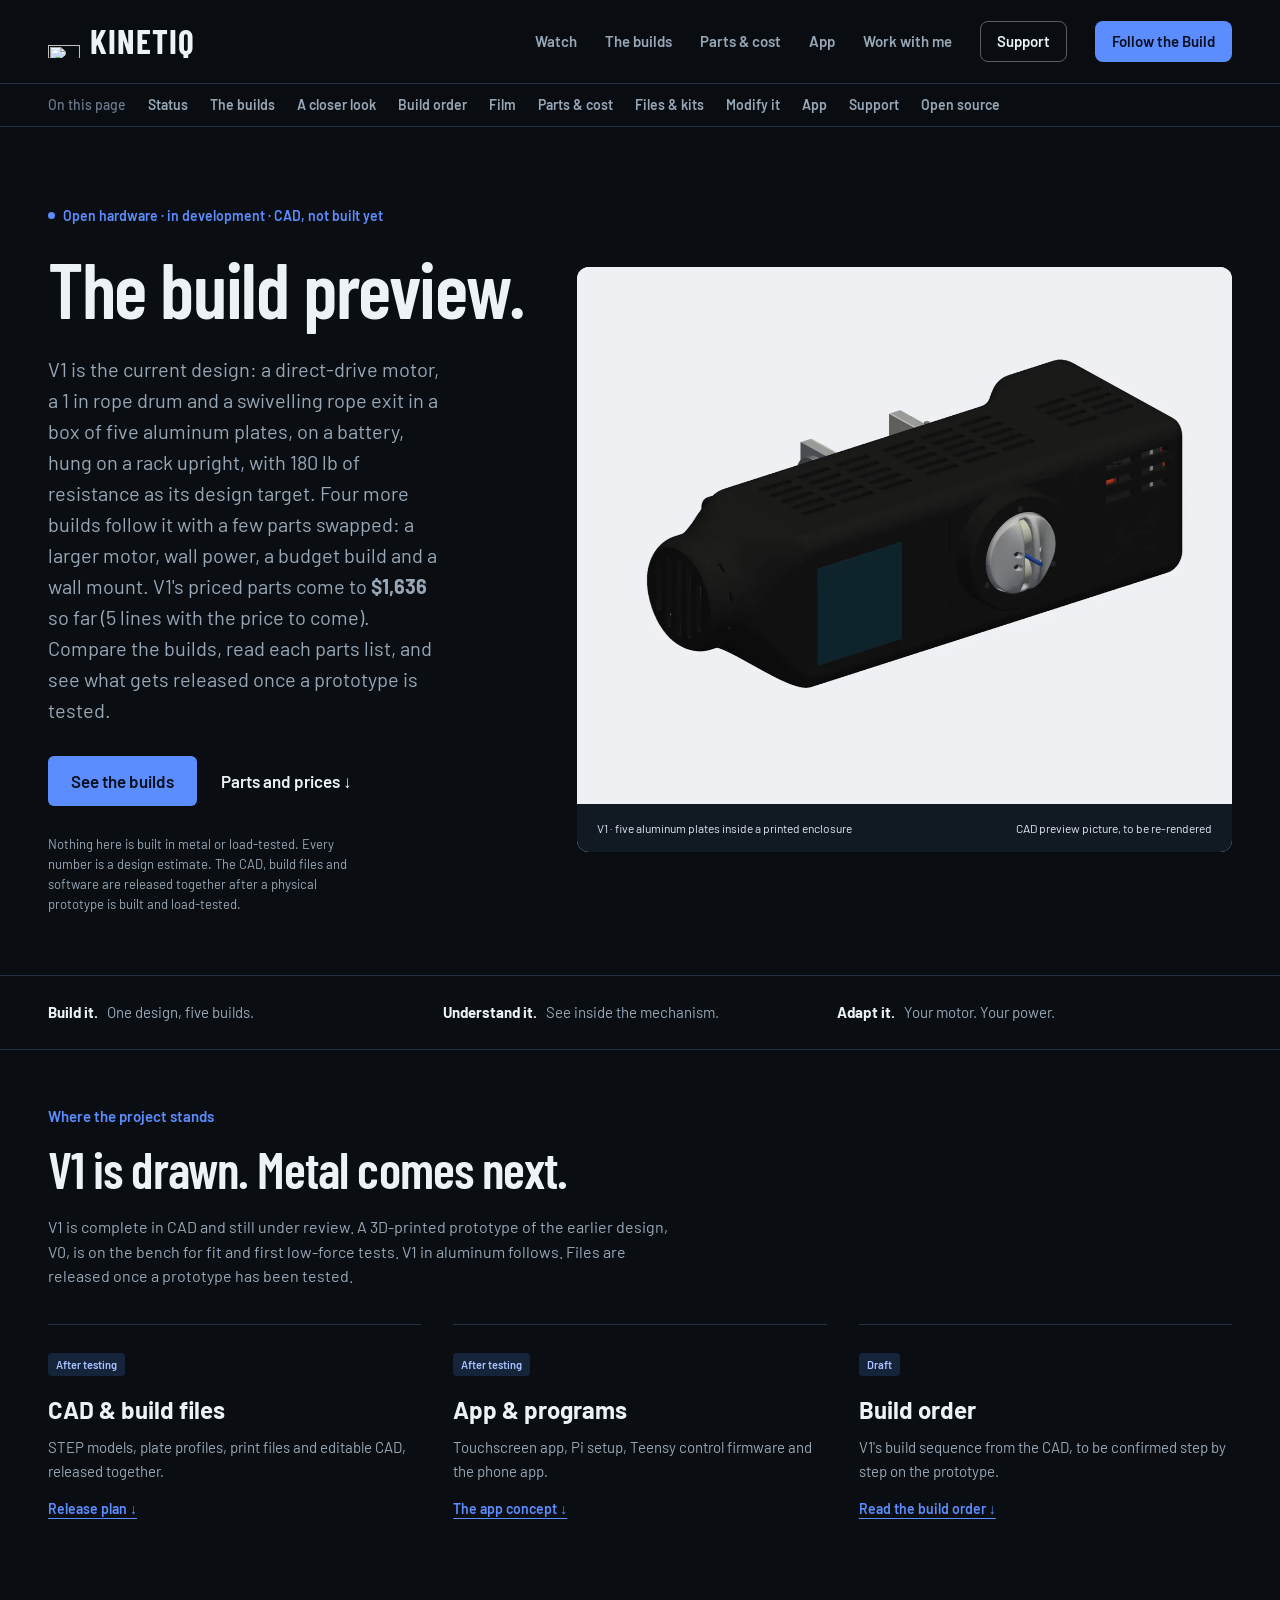
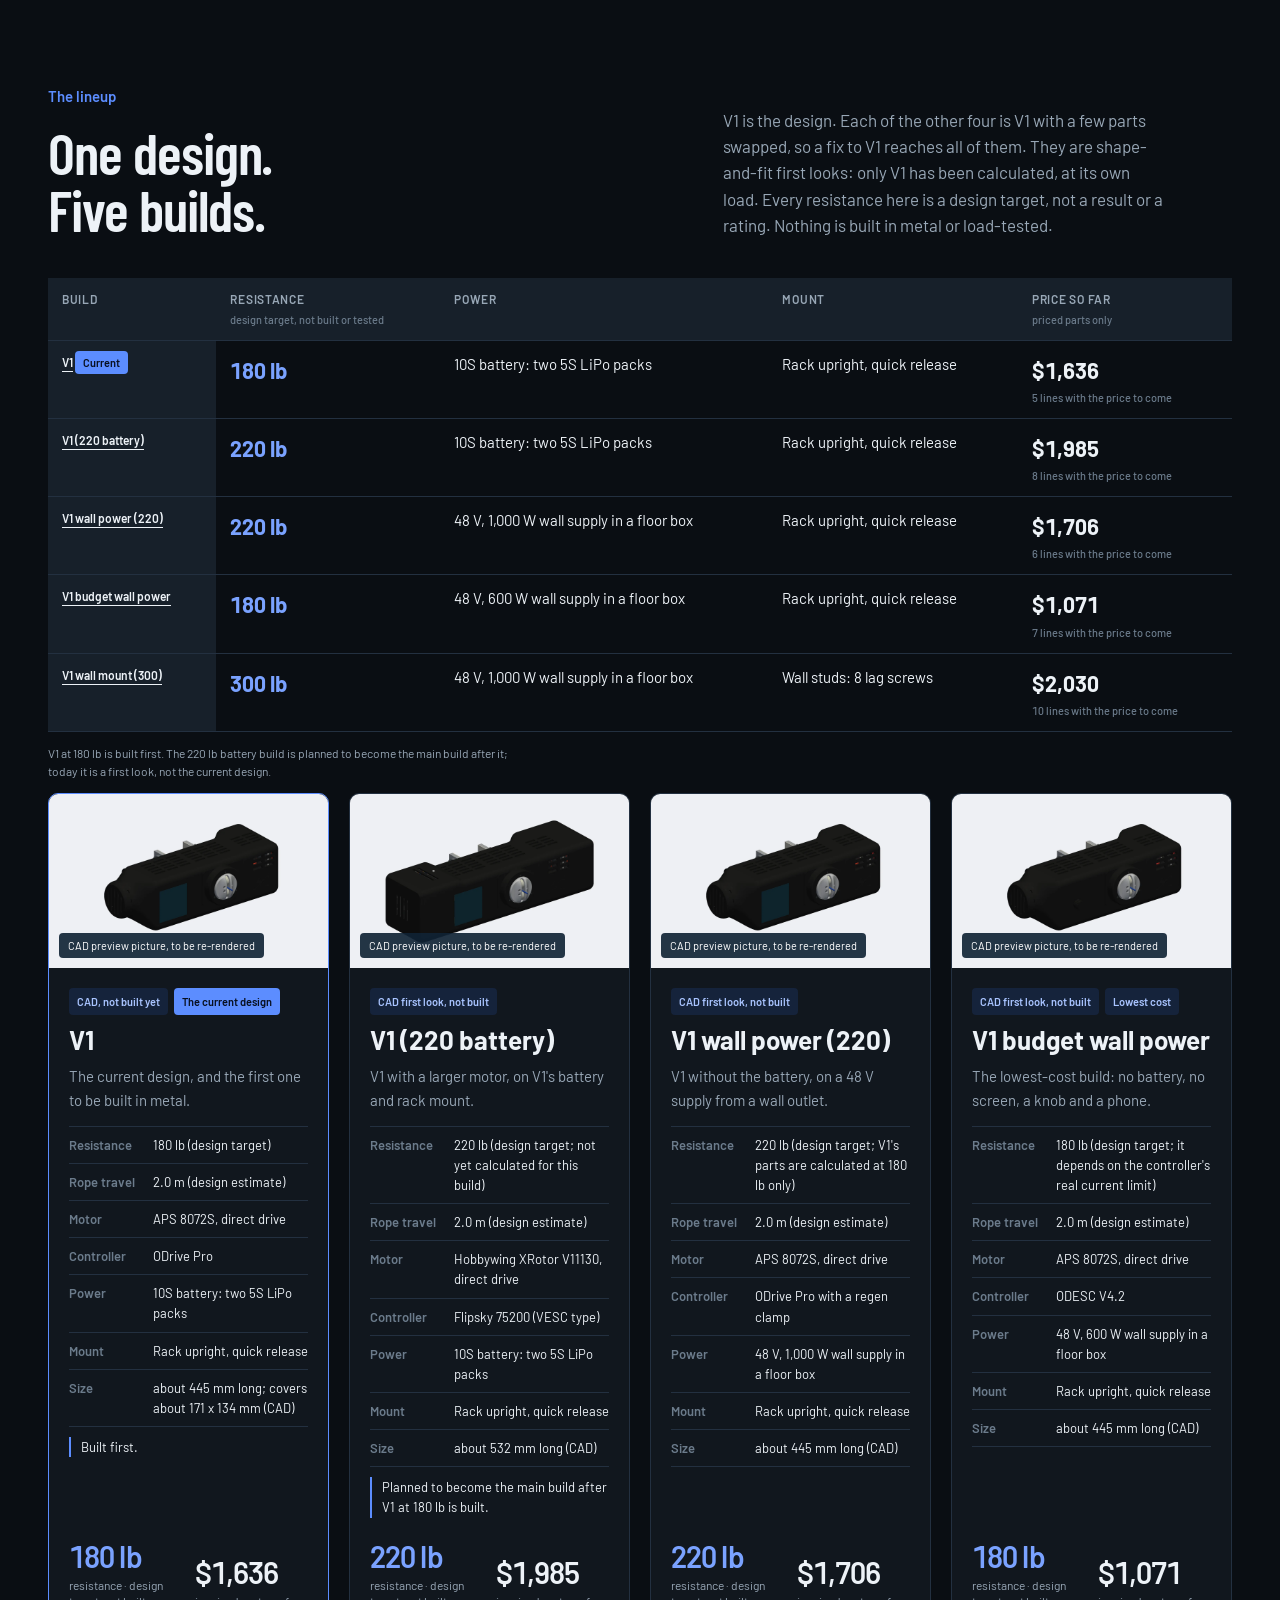
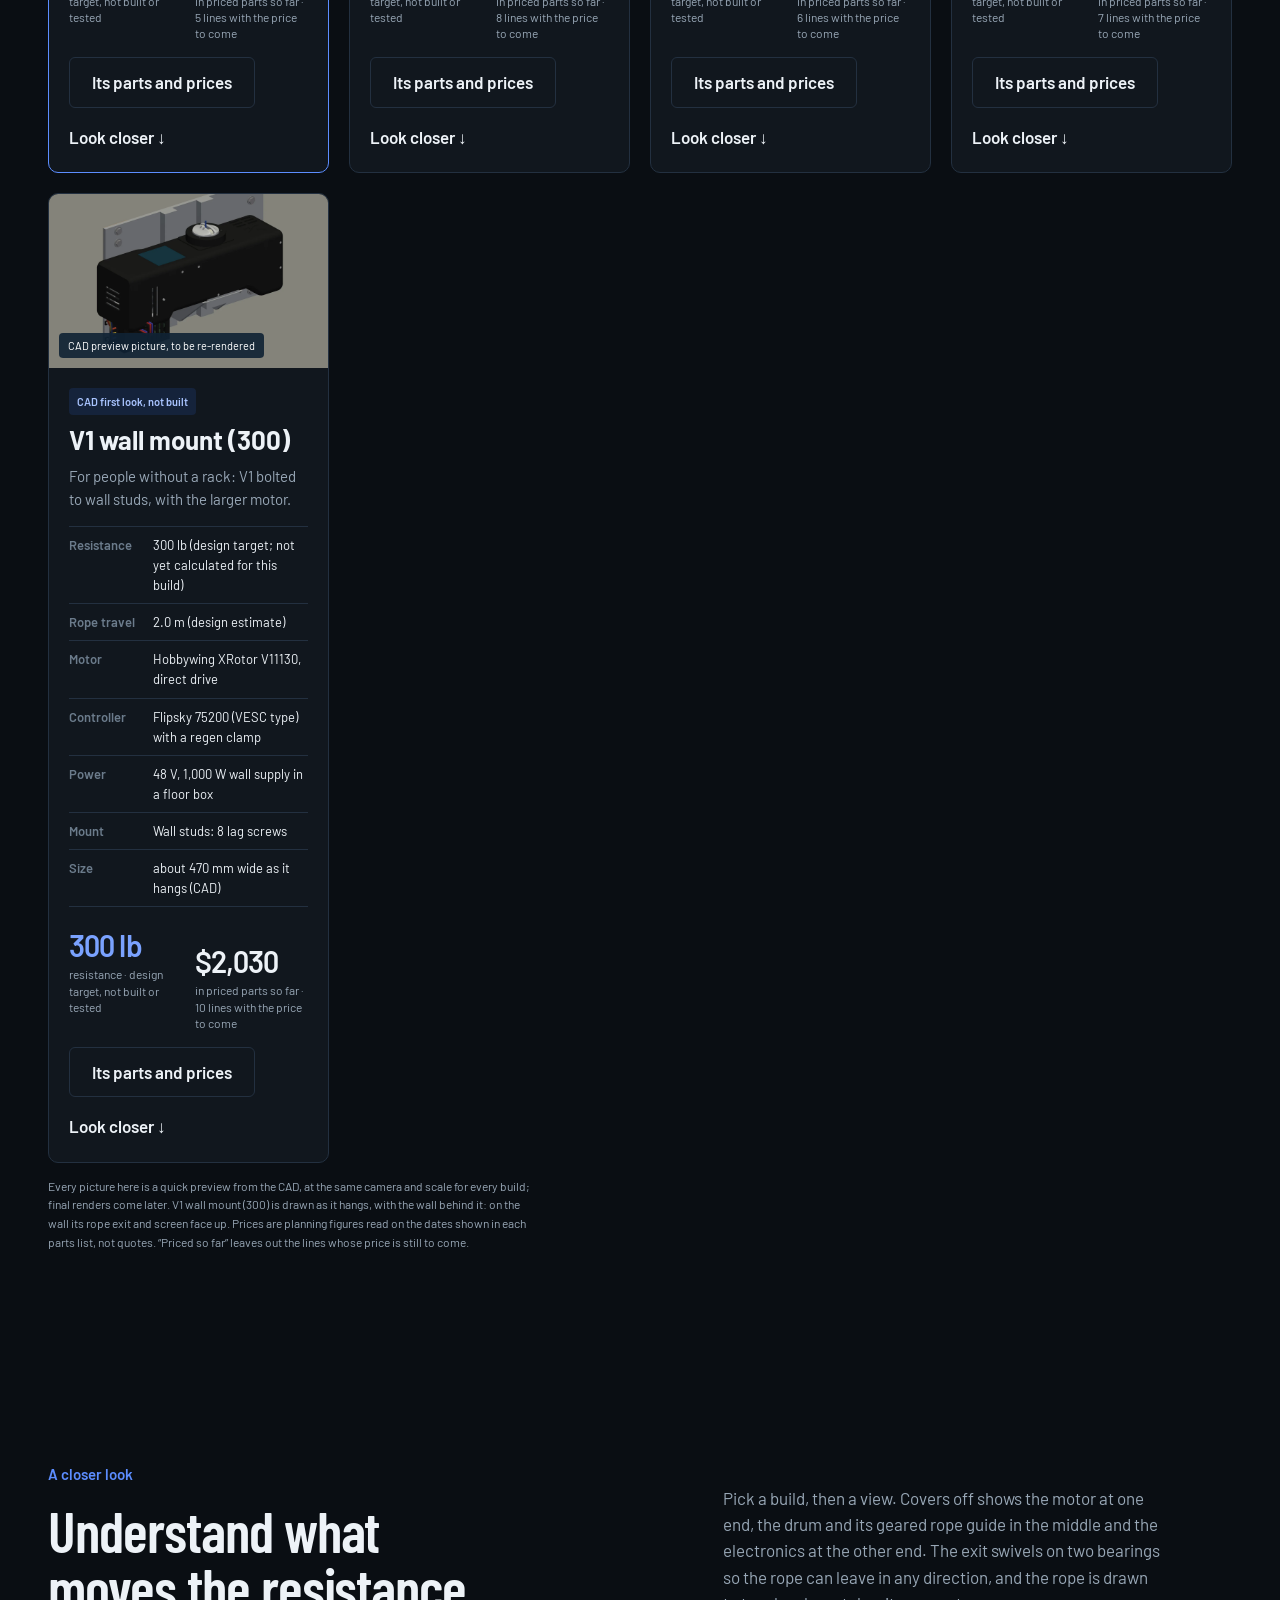
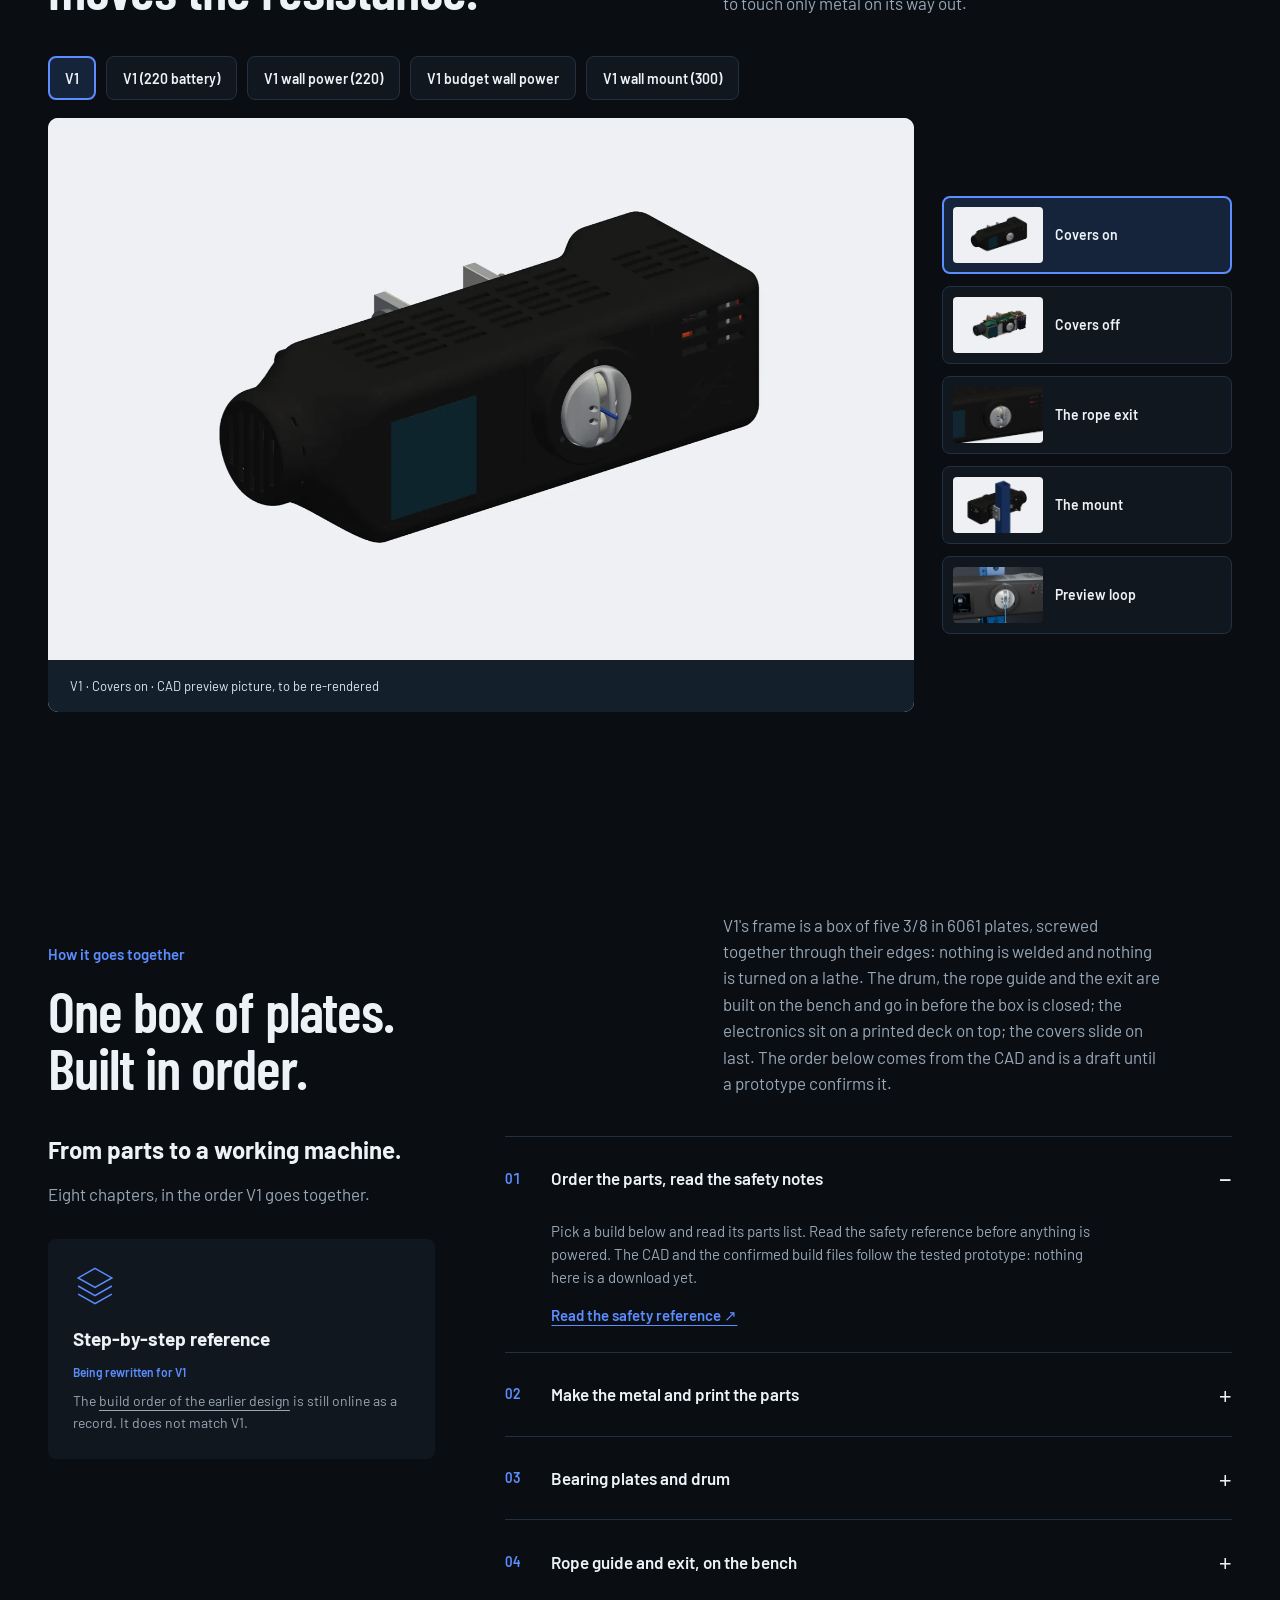
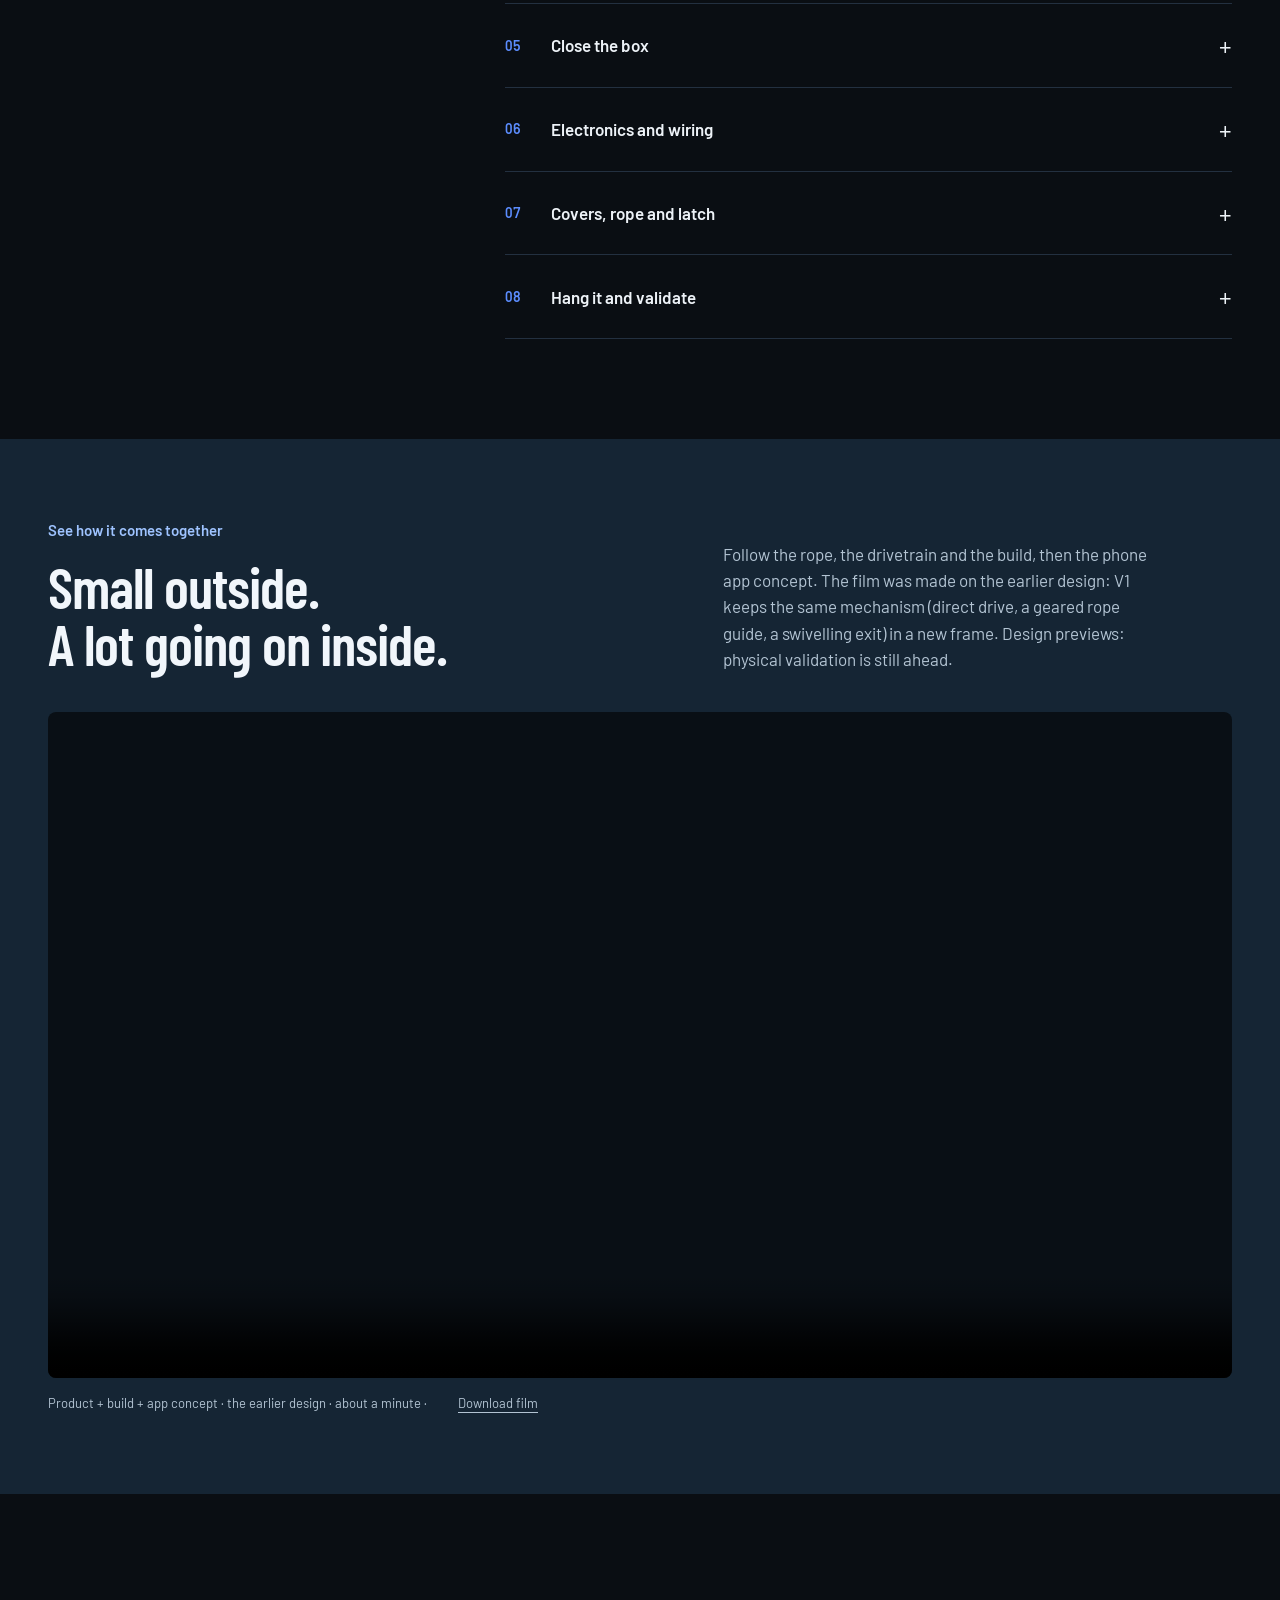
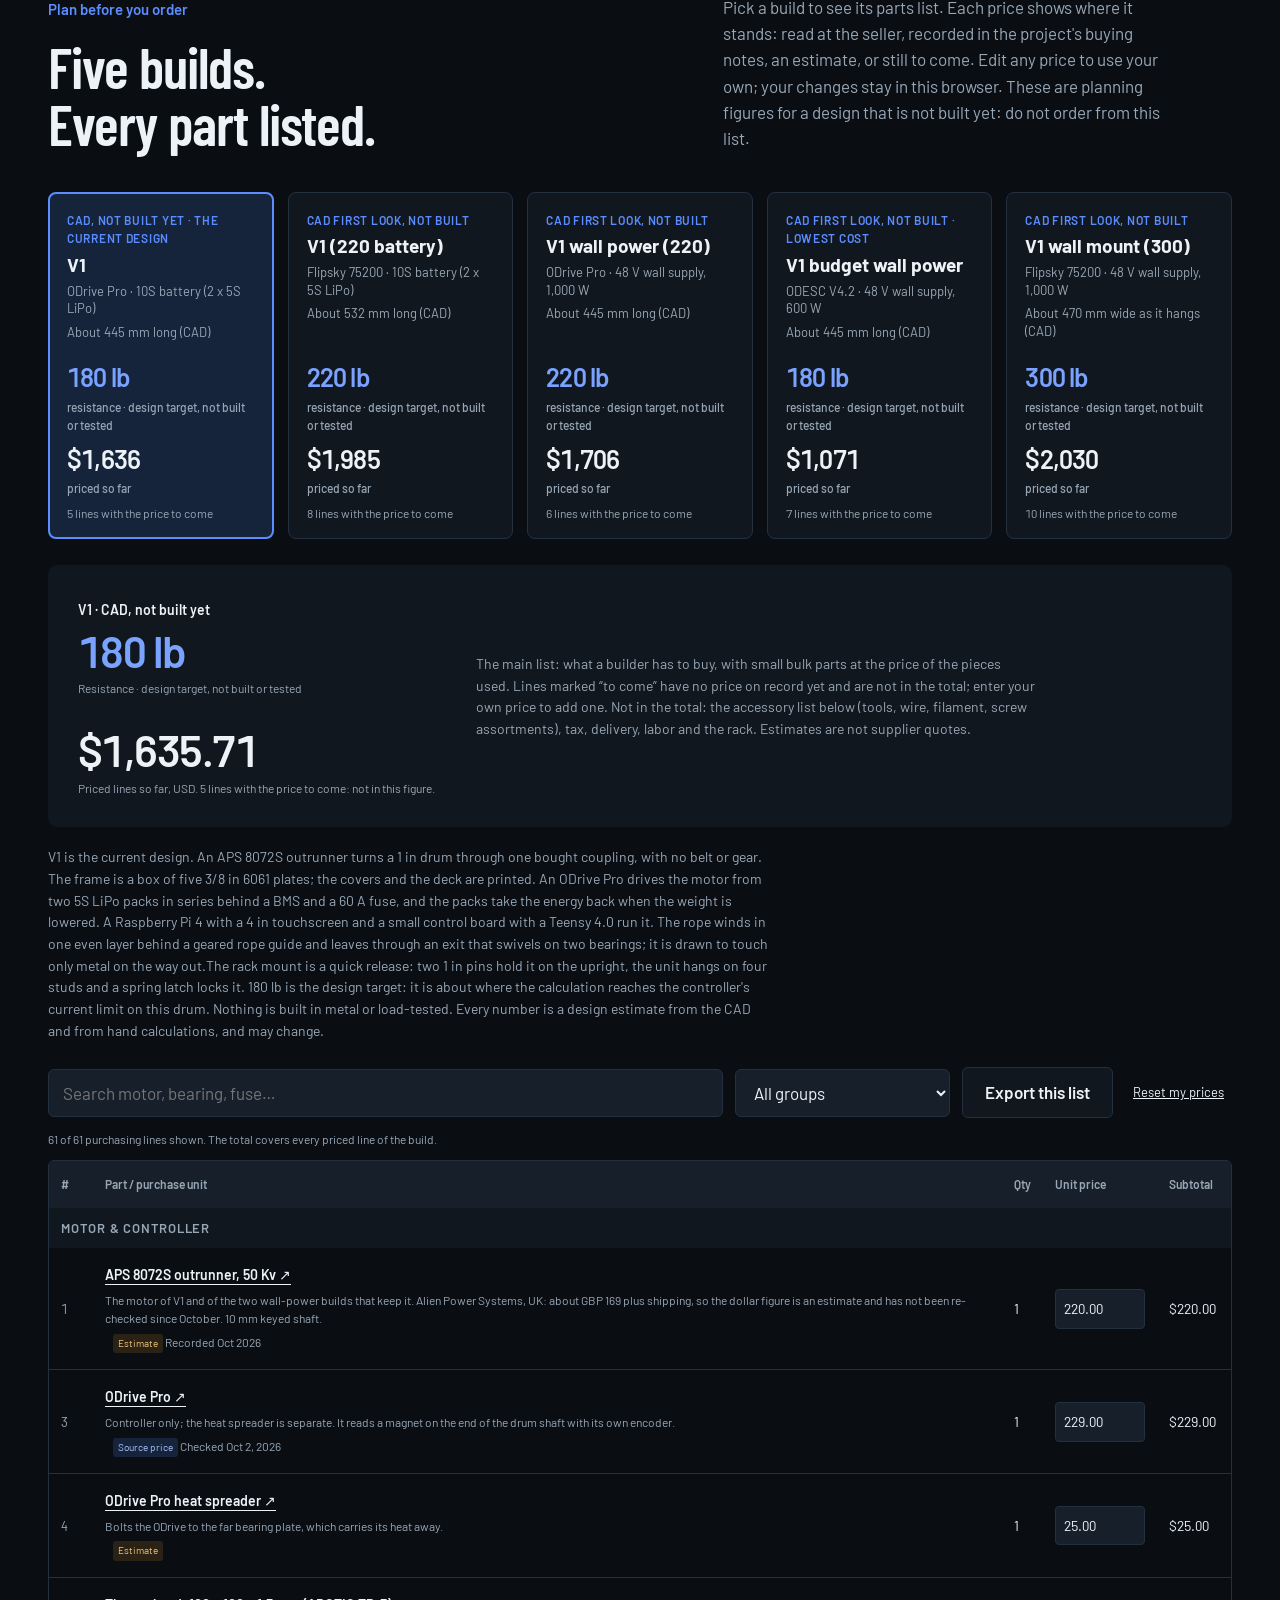
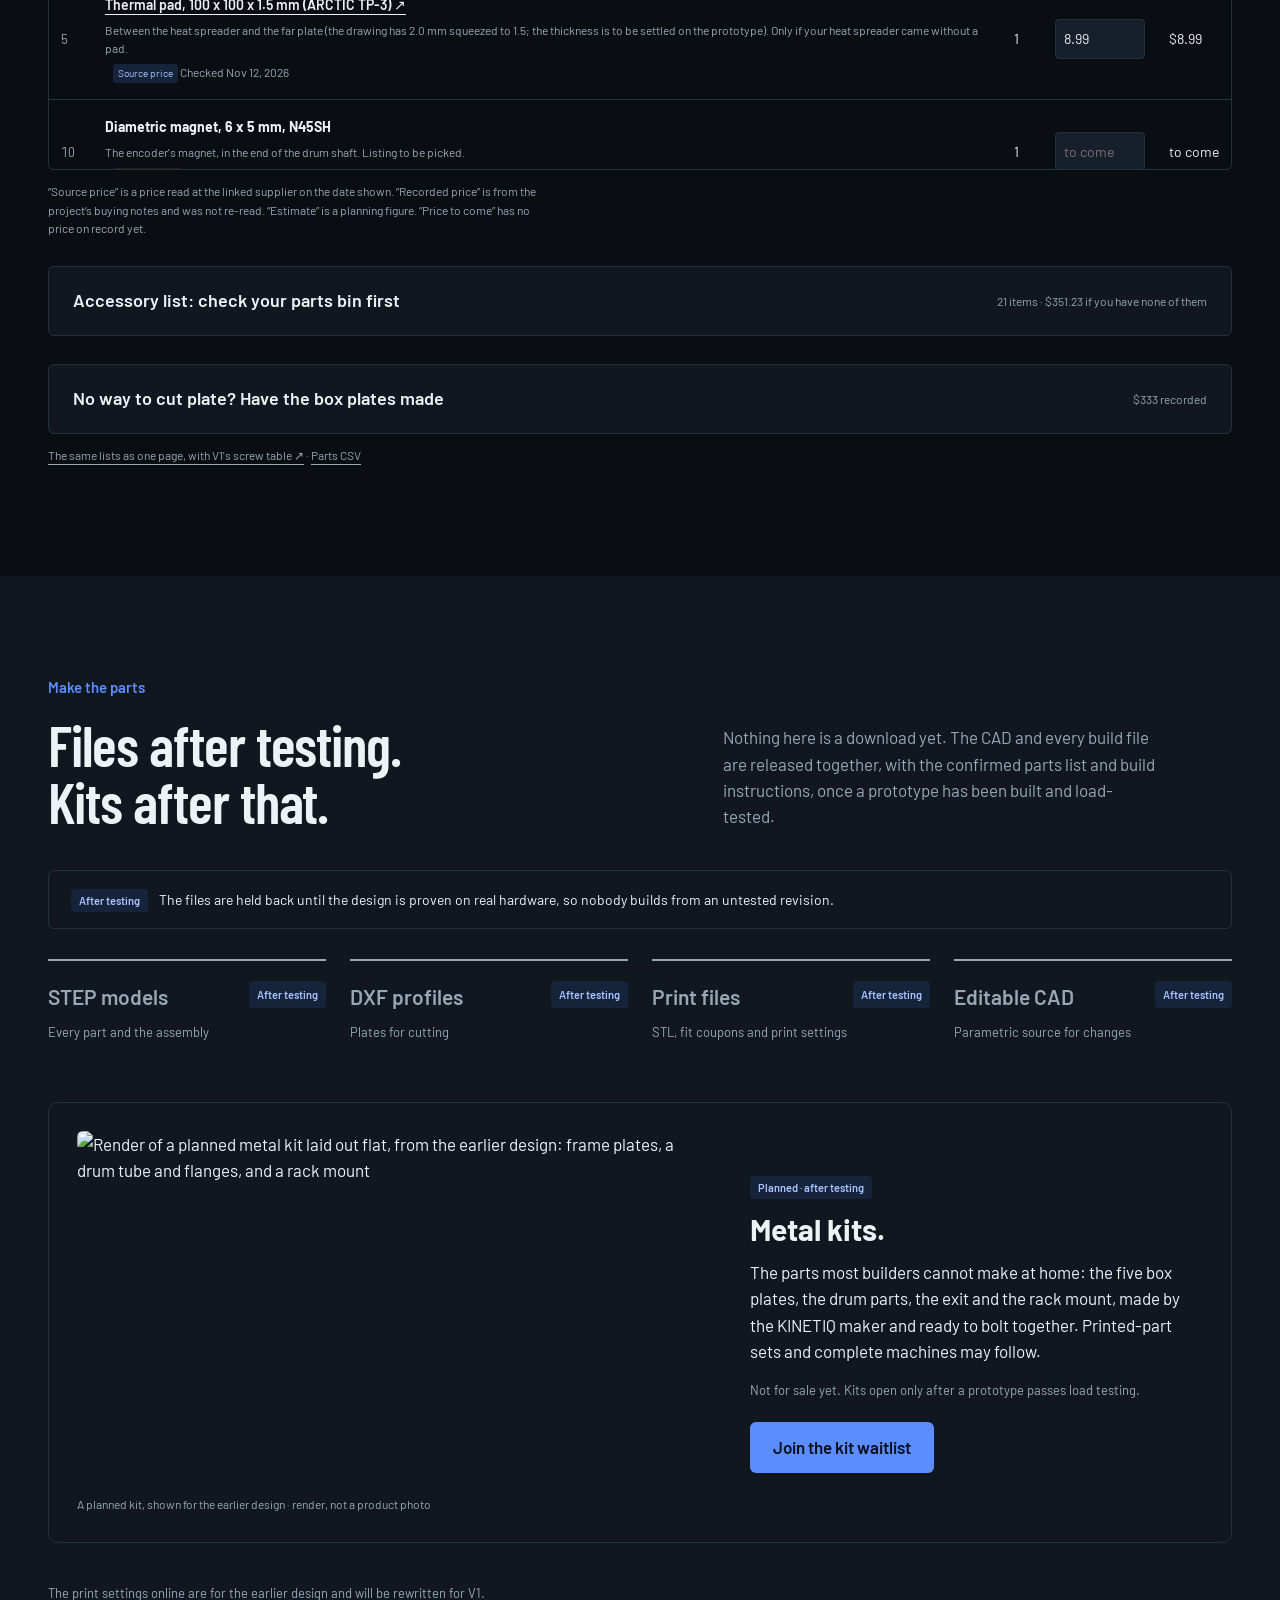
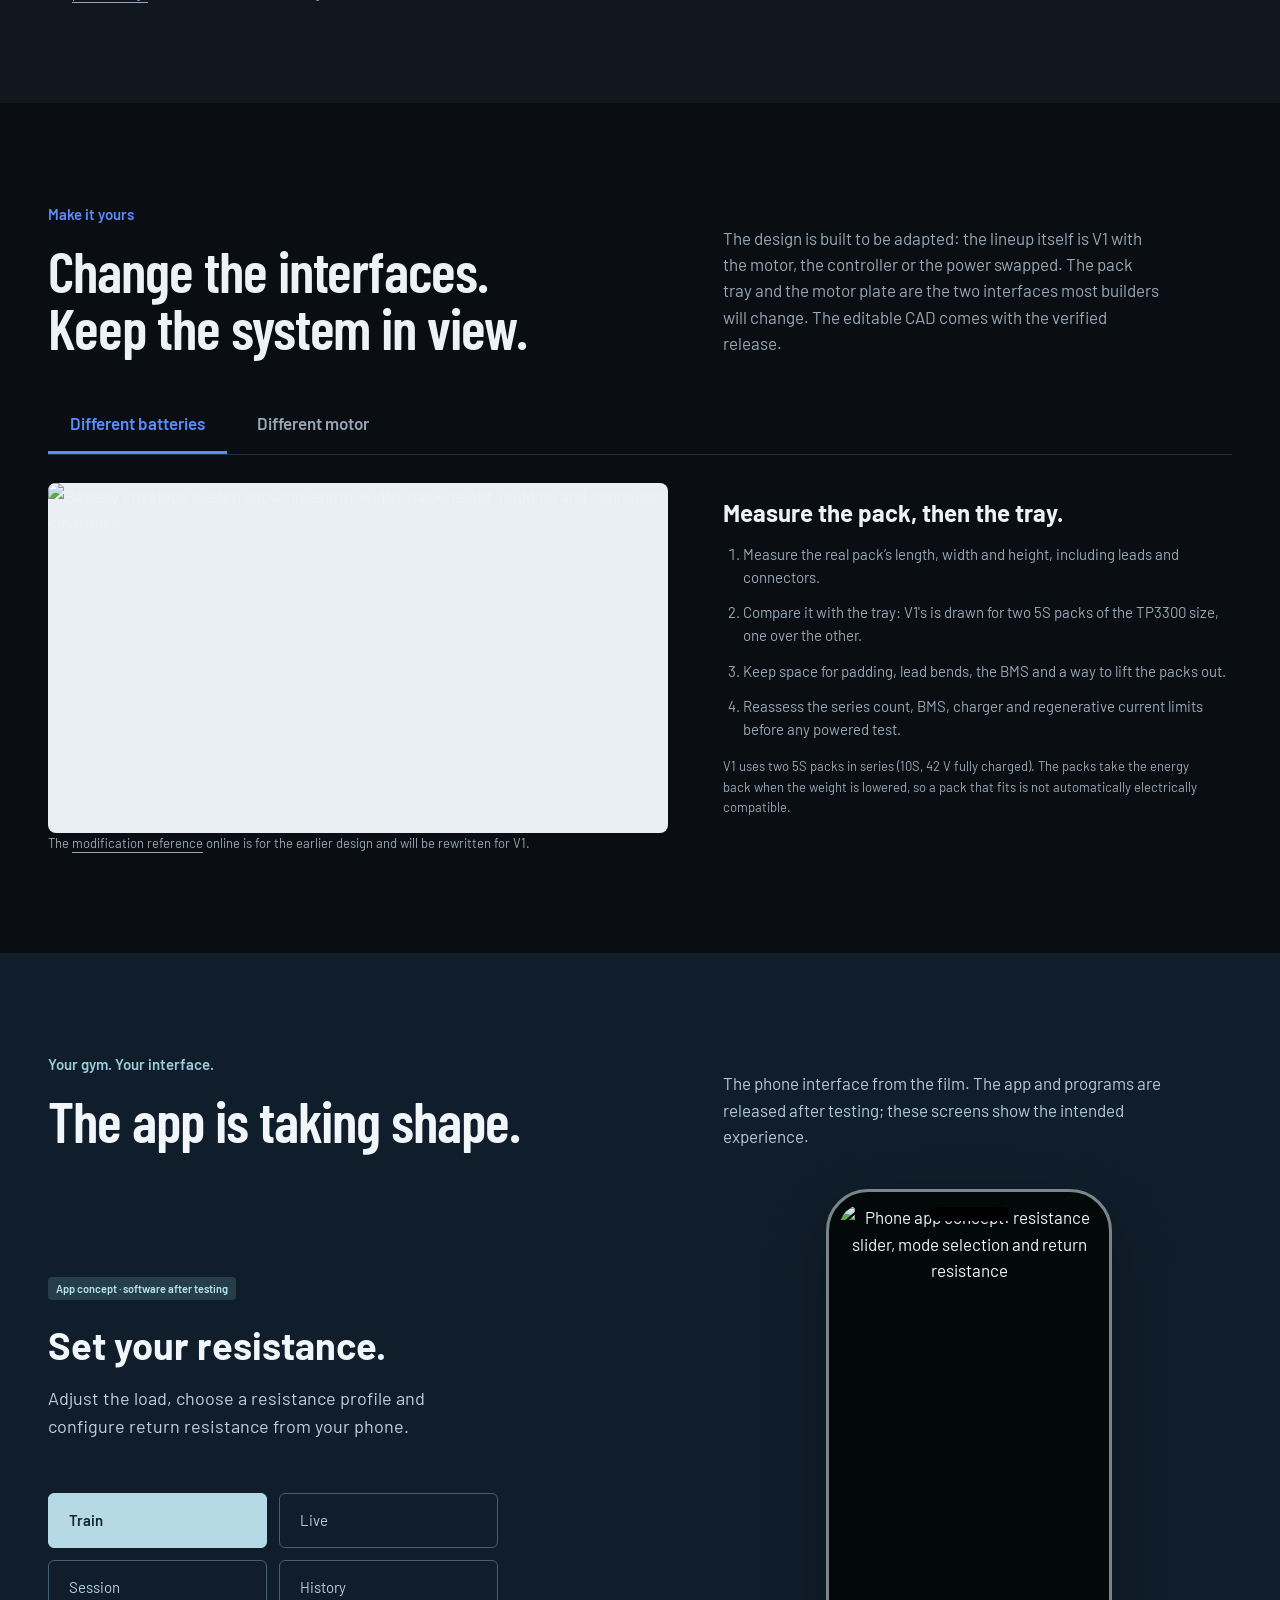
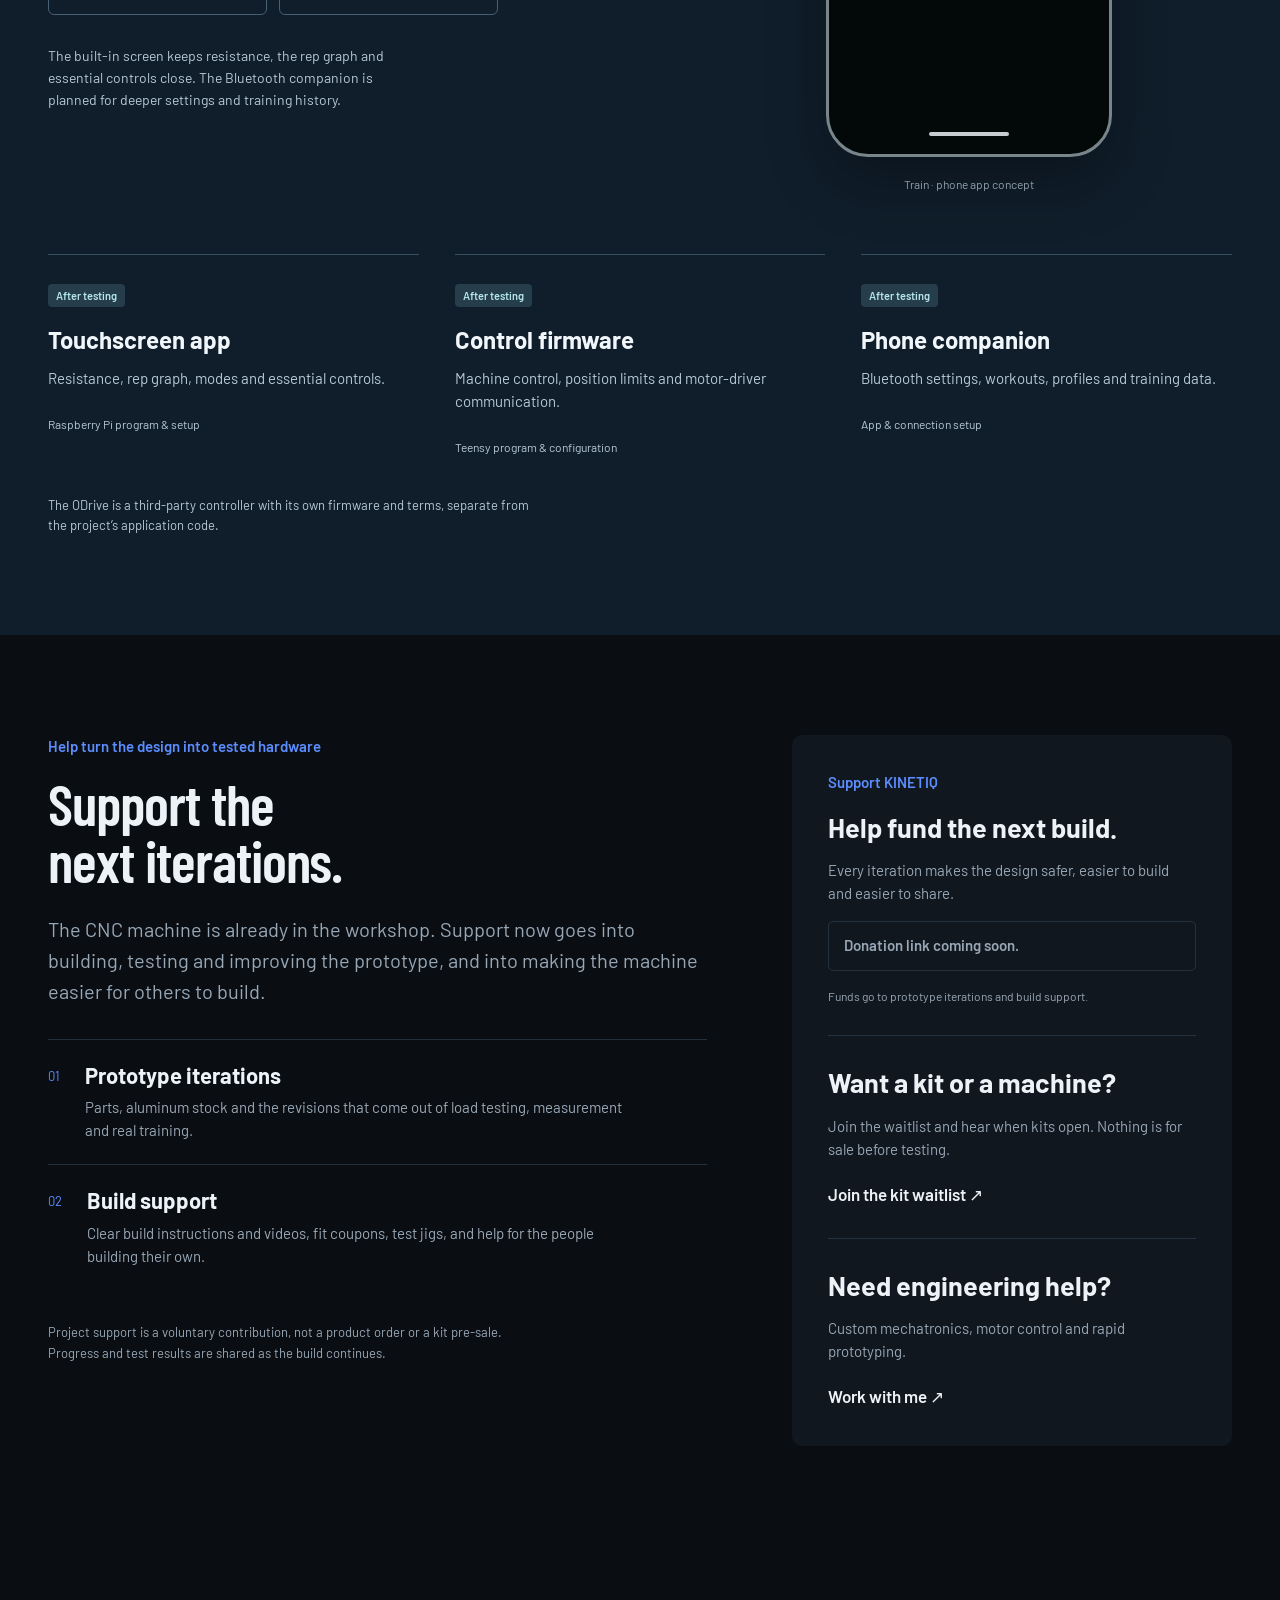
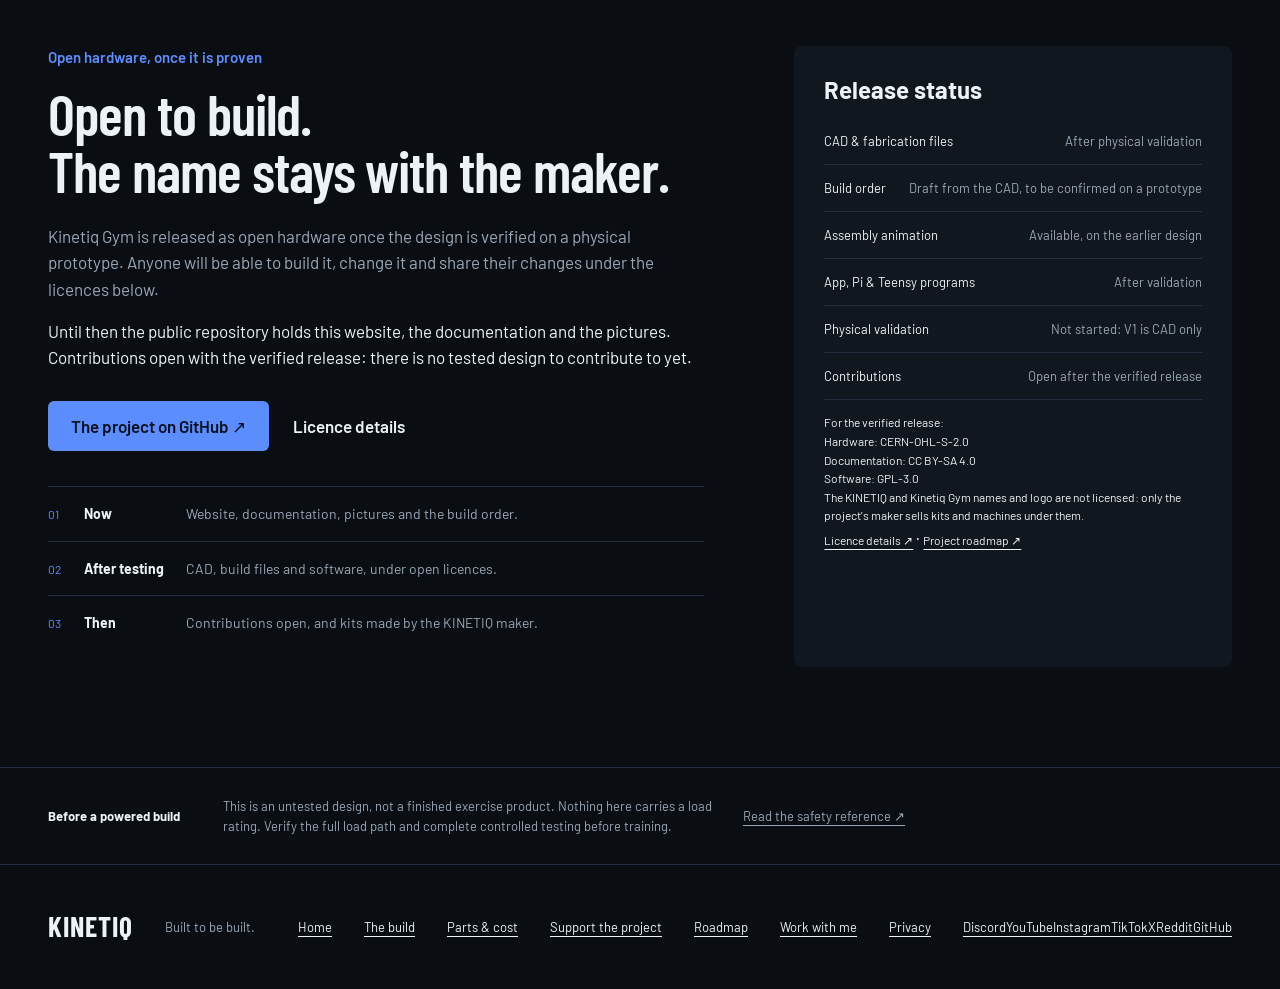
==== commit 74aa3913: "Site: resistance beside every price, build order, wall mount pictures as it hangs, phone scroll fix " ====
--- a/site/build.html
+++ b/site/build.html
@@ -23,7 +23,7 @@
 <nav class="page-nav" aria-label="On this page"><div class="page-nav-inner"><span>On this page</span><a href="#status">Status</a><a href="#lineup">The builds</a><a href="#mechanism">A closer look</a><a href="#build">Build order</a><a href="#film">Film</a><a href="#parts">Parts &amp; cost</a><a href="#files">Files &amp; kits</a><a href="#modify">Modify it</a><a href="#software">App</a><a href="#support">Support</a><a href="#open-source">Open source</a></div></nav>
 <main id="main">
   <section class="hero container" aria-labelledby="hero-title">
-    <div class="hero-copy"><p class="project-tag"><span class="status-dot"></span> Open hardware · in development · CAD, not built yet</p><h1 id="hero-title">The build preview.</h1><p class="lead">V1 is the current design: a direct-drive motor, a 1 in rope drum and a swivelling rope exit in a box of five aluminum plates, on a battery, hung on a rack upright. Four more builds follow it with a few parts swapped: a larger motor, wall power, a budget build and a wall mount. V1's priced parts come to <strong id="from-price">about $1,600</strong> so far (<span id="from-come">a few lines with the price to come</span>). Compare the builds, read each parts list, and see what gets released once a prototype is tested.</p><div class="actions"><a class="button primary" href="#lineup">See the builds</a><a class="text-link" href="#parts">Parts and prices <span aria-hidden="true">↓</span></a></div><p class="prototype-note">Nothing here is built in metal or load-tested. Every number is a design estimate. The CAD, build files and software are released together after a physical prototype is built and load-tested.</p></div>
+    <div class="hero-copy"><p class="project-tag"><span class="status-dot"></span> Open hardware · in development · CAD, not built yet</p><h1 id="hero-title">The build preview.</h1><p class="lead">V1 is the current design: a direct-drive motor, a 1 in rope drum and a swivelling rope exit in a box of five aluminum plates, on a battery, hung on a rack upright, with 180 lb of resistance as its design target. Four more builds follow it with a few parts swapped: a larger motor, wall power, a budget build and a wall mount. V1's priced parts come to <strong id="from-price">about $1,600</strong> so far (<span id="from-come">a few lines with the price to come</span>). Compare the builds, read each parts list, and see what gets released once a prototype is tested.</p><div class="actions"><a class="button primary" href="#lineup">See the builds</a><a class="text-link" href="#parts">Parts and prices <span aria-hidden="true">↓</span></a></div><p class="prototype-note">Nothing here is built in metal or load-tested. Every number is a design estimate. The CAD, build files and software are released together after a physical prototype is built and load-tested.</p></div>
     <figure class="hero-product"><img src="media/builds/v1-covers-on.webp" width="1600" height="1000" fetchpriority="high" alt="V1: a dark printed enclosure with a square touchscreen, a round rope exit on the front and vents along the top. CAD preview picture."><figcaption><span>V1 · five aluminum plates inside a printed enclosure</span><span>CAD preview picture, to be re-rendered</span></figcaption></figure>
   </section>
   <div class="principles container"><p><strong>Build it.</strong> One design, five builds.</p><p><strong>Understand it.</strong> See inside the mechanism.</p><p><strong>Adapt it.</strong> Your motor. Your power.</p></div>
@@ -33,9 +33,11 @@
     <div class="status-grid"><article><span class="pill">After testing</span><h3>CAD & build files</h3><p>STEP models, plate profiles, print files and editable CAD, released together.</p><a href="#files">Release plan ↓</a></article><article><span class="pill">After testing</span><h3>App & programs</h3><p>Touchscreen app, Pi setup, Teensy control firmware and the phone app.</p><a href="#software">The app concept ↓</a></article><article><span class="pill">Draft</span><h3>Build order</h3><p>V1's build sequence from the CAD, to be confirmed step by step on the prototype.</p><a href="#build">Read the build order ↓</a></article></div>
   </section>
 
-  <section id="lineup" class="section container"><div class="section-heading"><div><p class="section-kicker">The lineup</p><h2>One design.<br>Five builds.</h2></div><p>V1 is the design. Each of the other four is V1 with a few parts swapped, so a fix to V1 reaches all of them. They are shape-and-fit first looks: only V1 has been calculated, at its own load. The 220 and 300 in the names are design targets, not results. Nothing is built in metal or load-tested.</p></div>
+  <section id="lineup" class="section container"><div class="section-heading"><div><p class="section-kicker">The lineup</p><h2>One design.<br>Five builds.</h2></div><p>V1 is the design. Each of the other four is V1 with a few parts swapped, so a fix to V1 reaches all of them. They are shape-and-fit first looks: only V1 has been calculated, at its own load. Every resistance here is a design target, not a result or a rating. Nothing is built in metal or load-tested.</p></div>
+    <div class="table-scroll compare-scroll" tabindex="0" role="region" aria-label="The five builds compared"><table class="compare"><caption class="sr-only">The five builds: resistance as a design target, power, mount and the price of the parts priced so far</caption><thead><tr><th scope="col">Build</th><th scope="col">Resistance<small>design target, not built or tested</small></th><th scope="col">Power</th><th scope="col">Mount</th><th scope="col">Price so far<small>priced parts only</small></th></tr></thead><tbody id="lineup-compare"></tbody></table></div>
+    <p class="table-note">V1 at 180 lb is built first. The 220 lb battery build is planned to become the main build after it; today it is a first look, not the current design.</p>
     <div id="lineup-cards" class="lineup-cards"></div>
-    <p class="table-note">Every picture here is a quick preview from the CAD, at the same camera and scale for every build; final renders come later. Prices are planning figures read on the dates shown in each parts list, not quotes. “Priced so far” leaves out the lines whose price is still to come.</p>
+    <p class="table-note">Every picture here is a quick preview from the CAD, at the same camera and scale for every build; final renders come later. V1 wall mount (300) is drawn as it hangs, with the wall behind it: on the wall its rope exit and screen face up. Prices are planning figures read on the dates shown in each parts list, not quotes. “Priced so far” leaves out the lines whose price is still to come.</p>
   </section>
 
   <section id="mechanism" class="section container"><div class="section-heading"><div><p class="section-kicker">A closer look</p><h2>Understand what<br>moves the resistance.</h2></div><p>Pick a build, then a view. Covers off shows the motor at one end, the drum and its geared rope guide in the middle and the electronics at the other end. The exit swivels on two bearings so the rope can leave in any direction, and the rope is drawn to touch only metal on its way out.</p></div><div id="look-builds" class="look-builds" role="group" aria-label="Choose a build to look at"></div><div class="mechanism-view"><figure><img id="mechanism-image" src="media/builds/v1-covers-off.webp" width="1600" height="1000" loading="lazy" alt="V1 with its covers off. CAD preview picture."><video id="mechanism-video" controls muted loop playsinline preload="none" hidden aria-label="Low-quality preview loop of the build, from the CAD"></video><figcaption id="mechanism-caption">V1 · Covers off · CAD preview picture, to be re-rendered</figcaption></figure><div id="mechanism-views" class="view-picker" role="group" aria-label="Views"></div></div></section>
@@ -48,7 +50,7 @@
 
   <section id="parts" class="section container"><div class="section-heading"><div><p class="section-kicker">Plan before you order</p><h2>Five builds.<br>Every part listed.</h2></div><p>Pick a build to see its parts list. Each price shows where it stands: read at the seller, recorded in the project's buying notes, an estimate, or still to come. Edit any price to use your own; your changes stay in this browser. These are planning figures for a design that is not built yet: do not order from this list.</p></div>
     <div id="builds" class="build-cards" role="group" aria-label="Choose a build"></div>
-    <div class="cost-summary single" aria-live="polite"><div><span id="build-label">V1</span><strong id="total-cost">Loading…</strong><small id="total-small">Priced lines so far, USD</small></div><p>The main list: what a builder has to buy, with small bulk parts at the price of the pieces used. Lines marked “to come” have no price on record yet and are not in the total; enter your own price to add one. Not in the total: the accessory list below (tools, wire, filament, screw assortments), tax, delivery, labor and the rack. Estimates are not supplier quotes.</p></div>
+    <div class="cost-summary single" aria-live="polite"><div><span id="build-label">V1</span><div class="summary-pair"><p><strong id="build-force"></strong><small id="build-force-note">Resistance · design target, not built or tested</small></p><p><strong id="total-cost">Loading…</strong><small id="total-small">Priced lines so far, USD</small></p></div></div><p>The main list: what a builder has to buy, with small bulk parts at the price of the pieces used. Lines marked “to come” have no price on record yet and are not in the total; enter your own price to add one. Not in the total: the accessory list below (tools, wire, filament, screw assortments), tax, delivery, labor and the rack. Estimates are not supplier quotes.</p></div>
     <p id="motor-note" class="build-note"></p>
     <div class="parts-toolbar"><label class="search"><span class="sr-only">Search parts</span><input id="parts-search" type="search" name="parts-search" autocomplete="off" placeholder="Search motor, bearing, fuse…"></label><label><span class="sr-only">Filter group</span><select id="category"><option value="all">All groups</option></select></label><button id="export" class="button secondary">Export this list</button><button id="reset-prices" class="text-button">Reset my prices</button></div>
     <p id="parts-count" class="table-note" aria-live="polite"></p><div class="table-scroll" tabindex="0" role="region" aria-label="Parts and prices"><table class="parts-table"><caption class="sr-only">Parts by group, with purchasing quantities and editable unit prices in US dollars</caption><thead><tr><th scope="col">#</th><th scope="col">Part / purchase unit</th><th scope="col">Qty</th><th scope="col">Unit price</th><th scope="col">Subtotal</th></tr></thead><tbody id="parts-body"></tbody></table></div><p class="table-note">“Source price” is a price read at the linked supplier on the date shown. “Recorded price” is from the project’s buying notes and was not re-read. “Estimate” is a planning figure. “Price to come” has no price on record yet.</p><p id="storage-note" class="table-note" hidden></p>
--- a/site/styles.css
+++ b/site/styles.css
@@ -74,9 +74,33 @@
 .lineup-card dl div{display:grid;grid-template-columns:74px 1fr;gap:10px;padding:8px 0;border-bottom:1px solid var(--line);font-size:13px}
 .lineup-card dt{color:var(--faint);font-weight:600}
 .lineup-card dd{margin:0;color:var(--ink)}
-.lineup-price{margin-top:auto;padding-top:12px}
-.lineup-price strong{display:block;font-size:34px;font-weight:600;letter-spacing:-.03em;font-variant-numeric:tabular-nums;line-height:1.1}
-.lineup-price span{font-size:12px;color:var(--muted)}
+.lineup-price{margin-top:auto;padding-top:12px;display:grid;grid-template-columns:1fr 1fr;gap:12px}
+.lineup-price p{min-width:0}
+.lineup-price strong{display:block;font-size:30px;font-weight:600;letter-spacing:-.03em;font-variant-numeric:tabular-nums;line-height:1.1}
+.lineup-price p:first-child strong{color:var(--accent-strong)}
+.lineup-price span{display:block;font-size:12px;color:var(--muted);margin-top:4px;line-height:1.35}
+.lineup-plan{font-size:13px;color:var(--ink);border-left:2px solid var(--blue);padding-left:10px}
+.build-pair{display:flex;flex-wrap:wrap;gap:4px 18px;margin-top:auto;padding-top:10px}
+.build-pair .build-total{margin-top:0;padding-top:0;font-size:26px}
+.build-pair .build-total small{display:block;margin-left:0}
+.build-pair .build-total:first-child{color:var(--accent-strong)}
+.summary-pair{display:flex;flex-wrap:wrap;gap:8px 44px}
+.summary-pair p:first-child strong{color:var(--accent-strong)}
+.summary-pair small{display:block}
+/* the screen-reader labels in the parts table are absolutely positioned: without a positioned scroll box they sat outside it and made the page scroll sideways on phones */
+.table-scroll{position:relative}
+.compare-scroll{margin-bottom:10px}
+.compare{width:100%;border-collapse:collapse;font-size:15px}
+.compare th,.compare td{text-align:left;padding:12px 14px;border-bottom:1px solid var(--line);vertical-align:top}
+.compare thead th{font-size:12px;letter-spacing:.06em;text-transform:uppercase;color:var(--muted)}
+.compare small{display:block;font-size:11px;font-weight:500;letter-spacing:0;text-transform:none;color:var(--faint);margin-top:2px}
+.compare .num strong{font-size:22px;font-variant-numeric:tabular-nums}
+.compare td.num:nth-child(2) strong{color:var(--accent-strong)}
+.compare tbody th{font-weight:600;white-space:nowrap}
+.compare tbody th a{color:var(--ink)}
+.compare .c-res small{display:none}
+/* phones: one block per build (name, then resistance beside the price, then power and mount), each value labelled */
+@media(max-width:640px){.compare thead{position:absolute;width:1px;height:1px;overflow:hidden;clip:rect(0 0 0 0);white-space:nowrap}.compare,.compare tbody{display:block}.compare tr{display:grid;grid-template-columns:1fr 1fr;gap:12px 18px;padding:16px 2px;border-bottom:1px solid var(--line)}.compare tbody th,.compare td{display:block;padding:0;border:0;background:none}.compare tbody th{grid-column:1/-1;white-space:normal;font-size:17px}.compare td::before{content:attr(data-label);display:block;margin-bottom:3px;font-size:11px;font-weight:600;letter-spacing:.06em;text-transform:uppercase;color:var(--faint)}.compare .c-res{order:1}.compare .c-price{order:2}.compare .c-pow{order:3;font-size:14px}.compare .c-mnt{order:4;font-size:14px}.compare .c-res small{display:block}.compare .num strong{font-size:26px}.compare-scroll{overflow:visible}}
 .lineup-actions{display:flex;flex-wrap:wrap;align-items:center;gap:16px;margin-top:6px}
 .lineup-actions .button{min-height:44px}
 .look-builds{display:flex;flex-wrap:wrap;gap:10px;margin-bottom:18px}
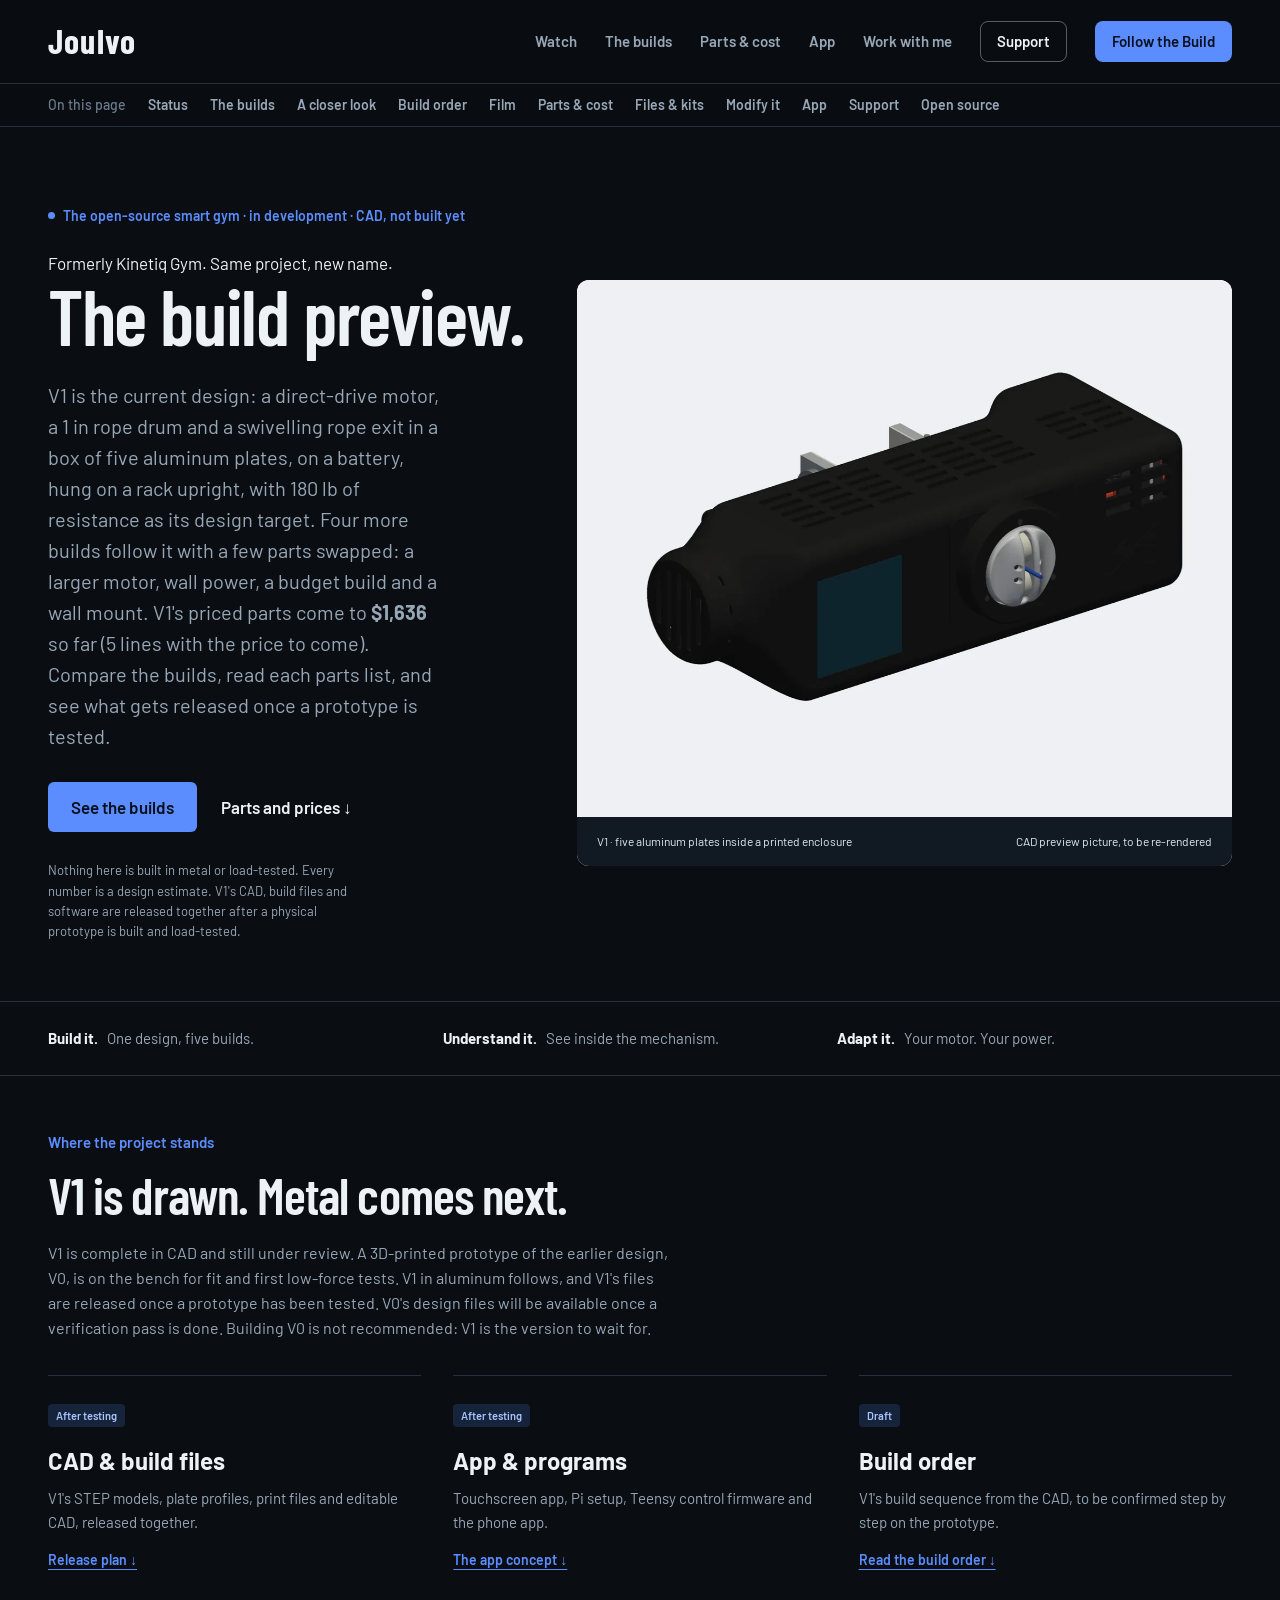
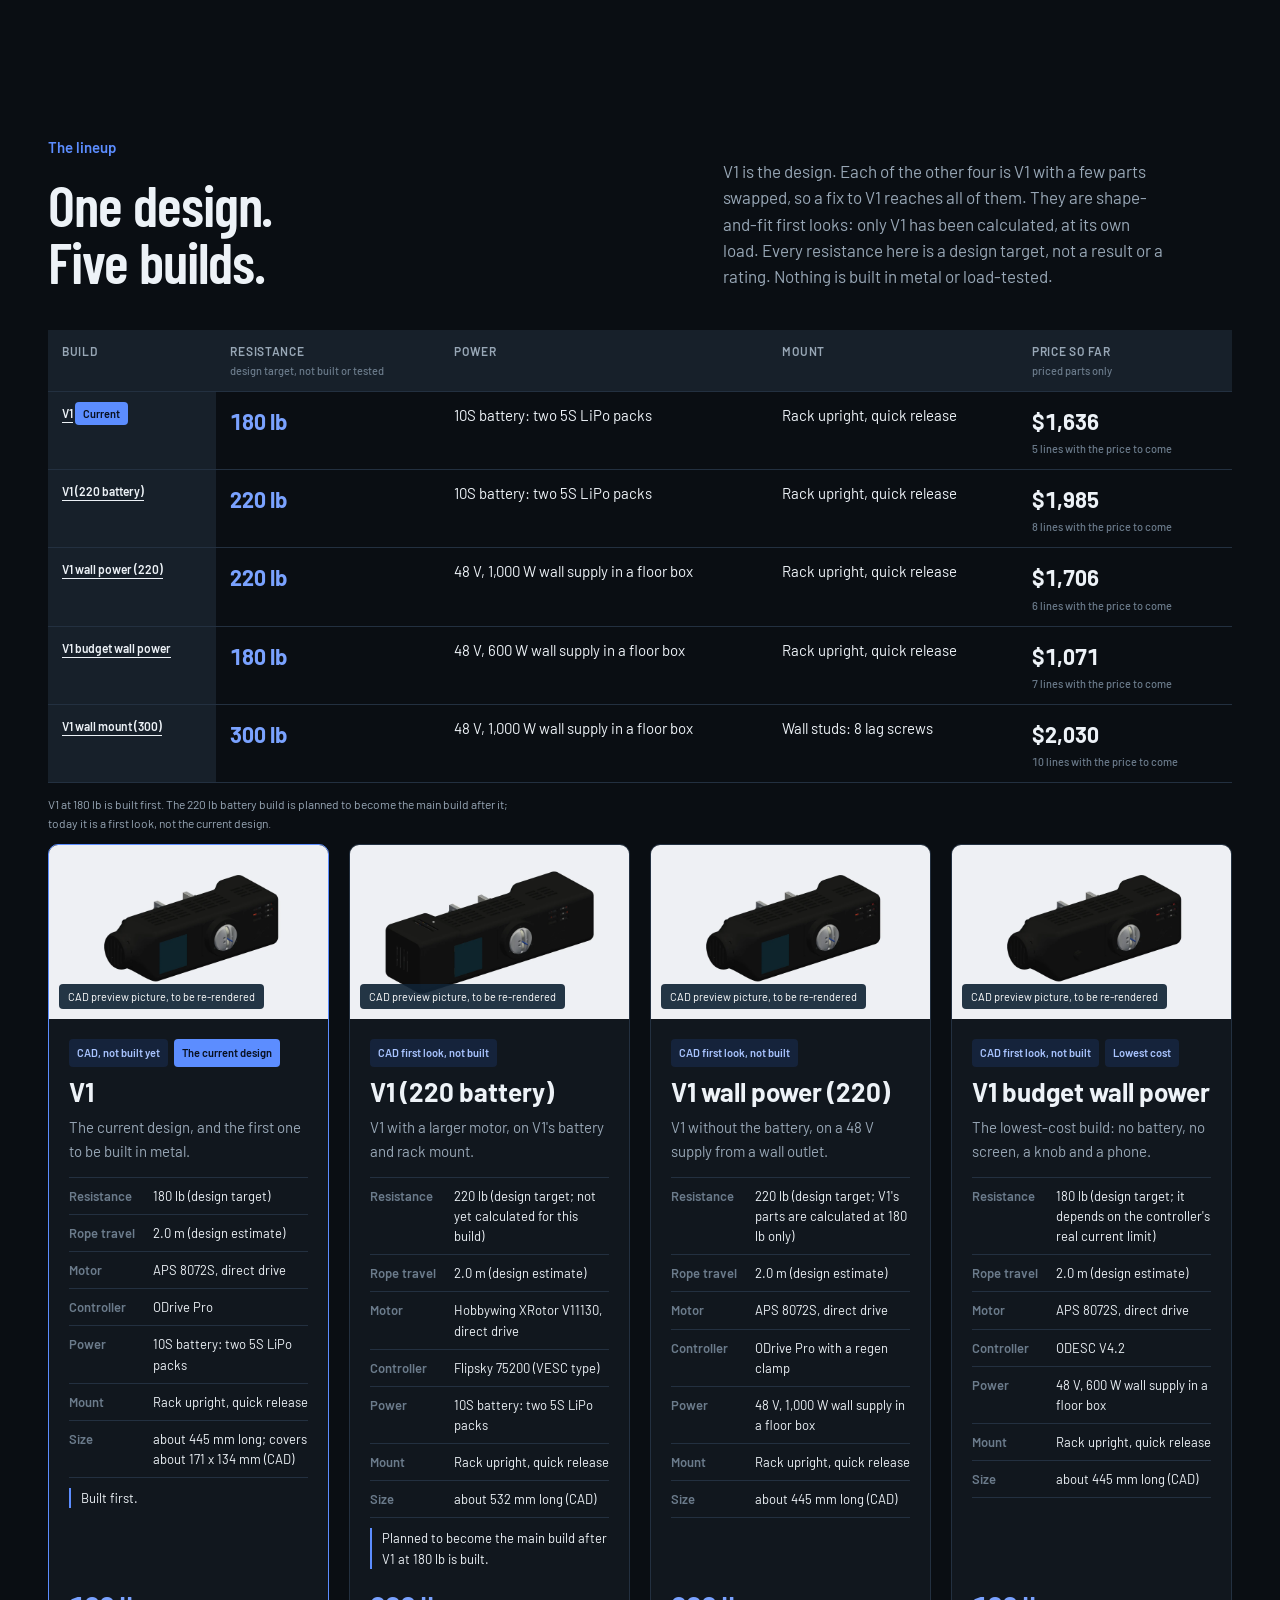
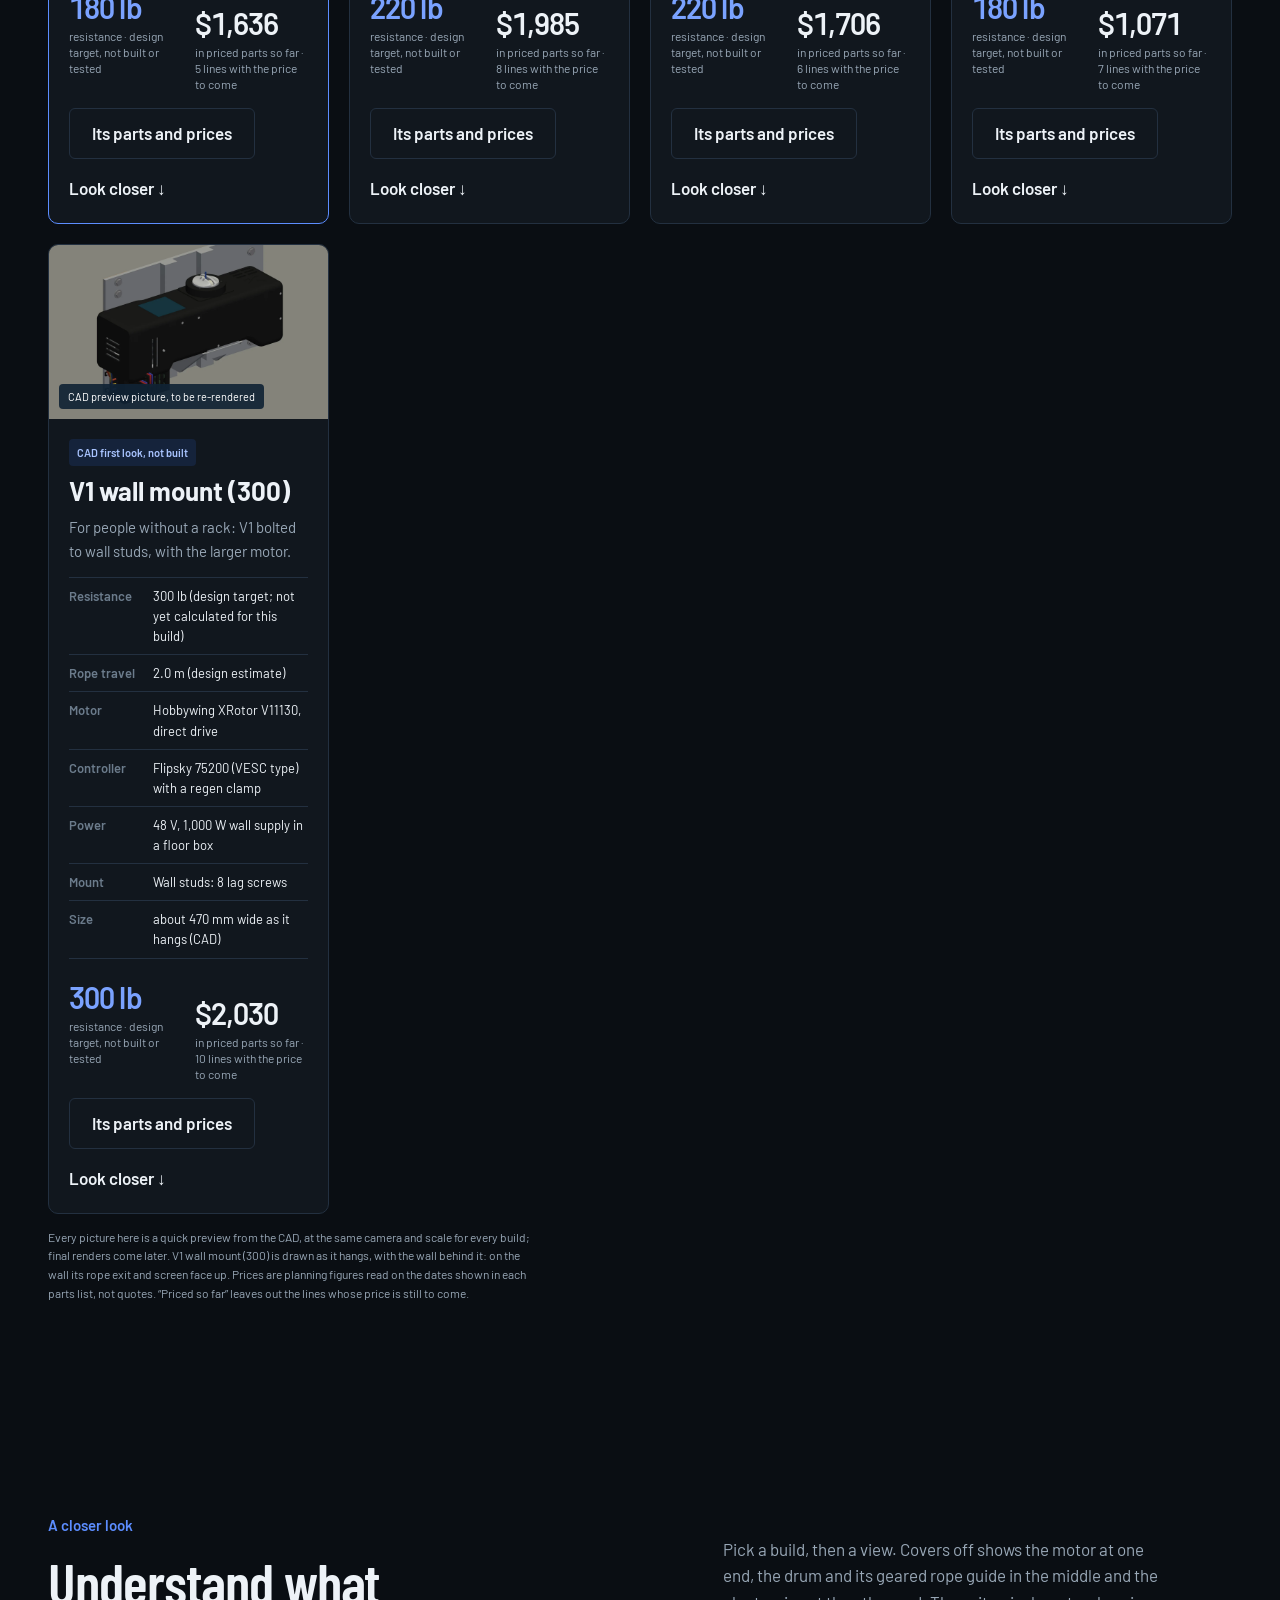
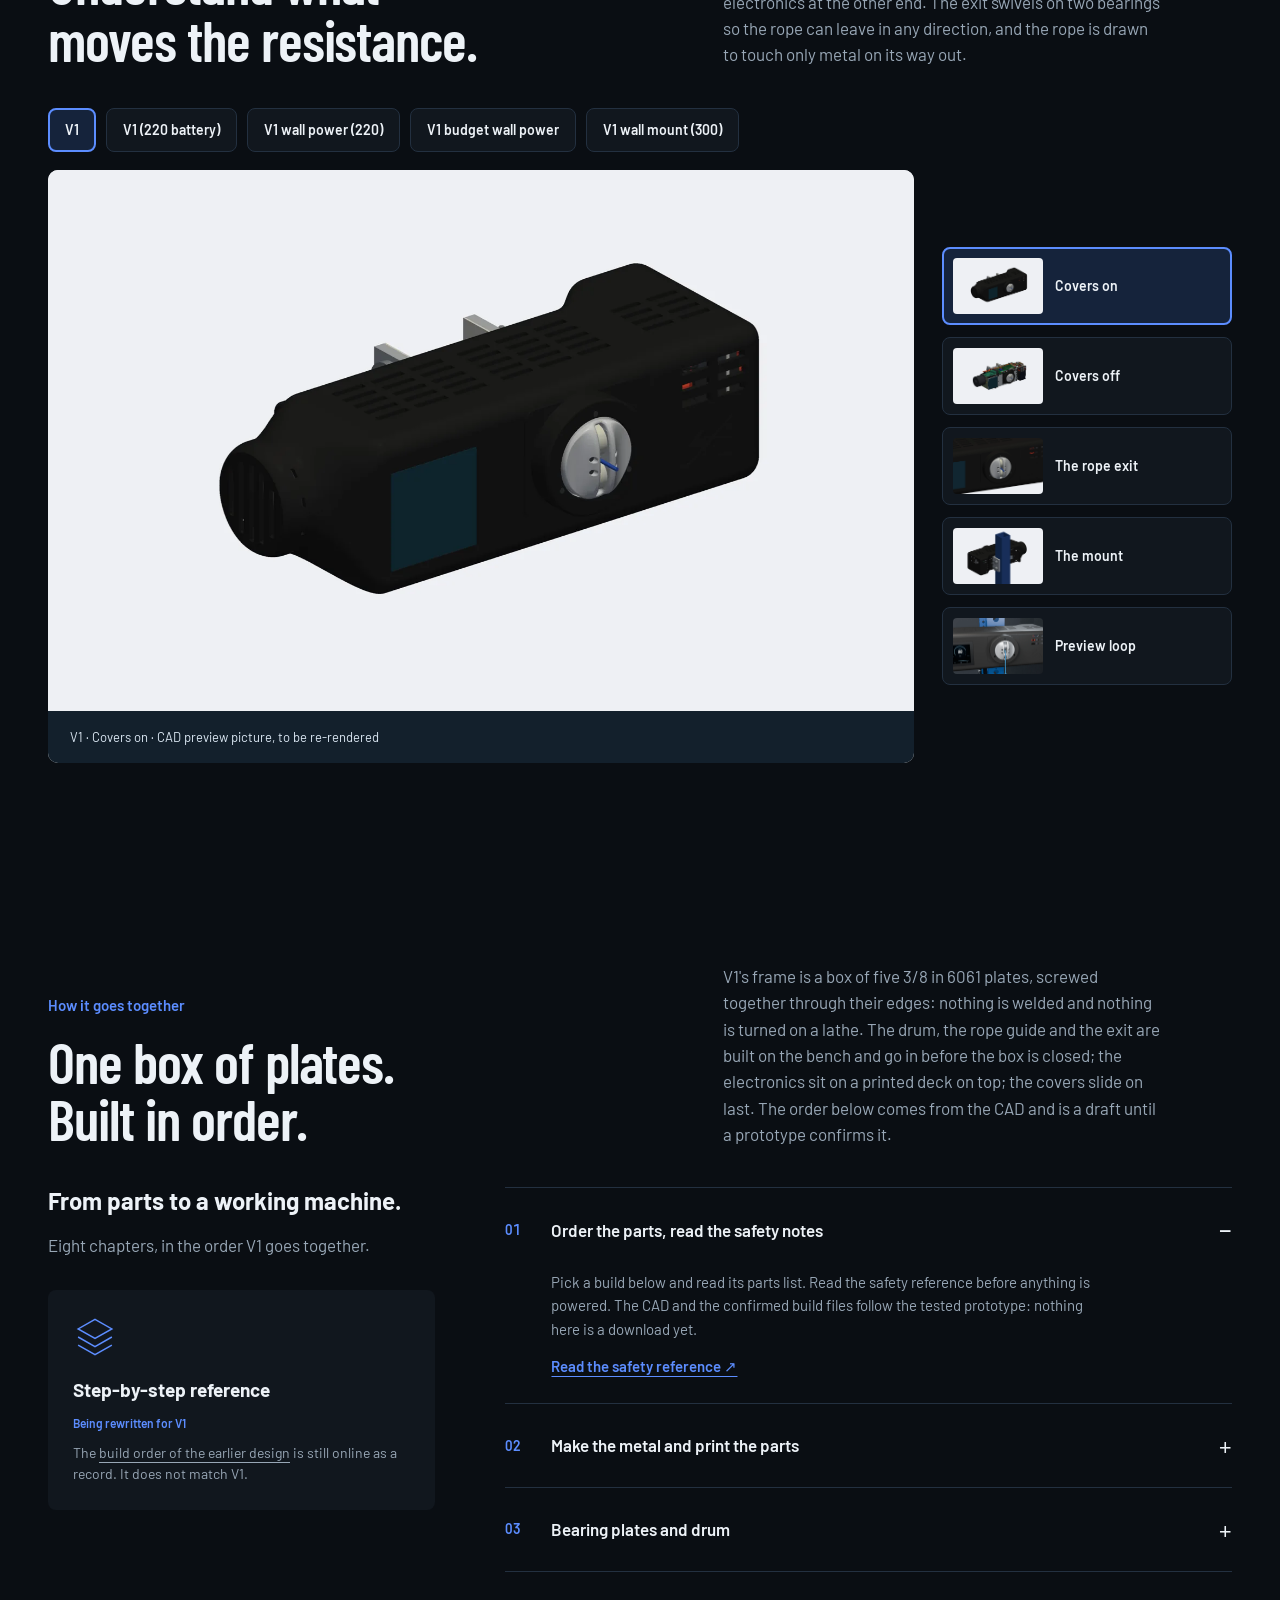
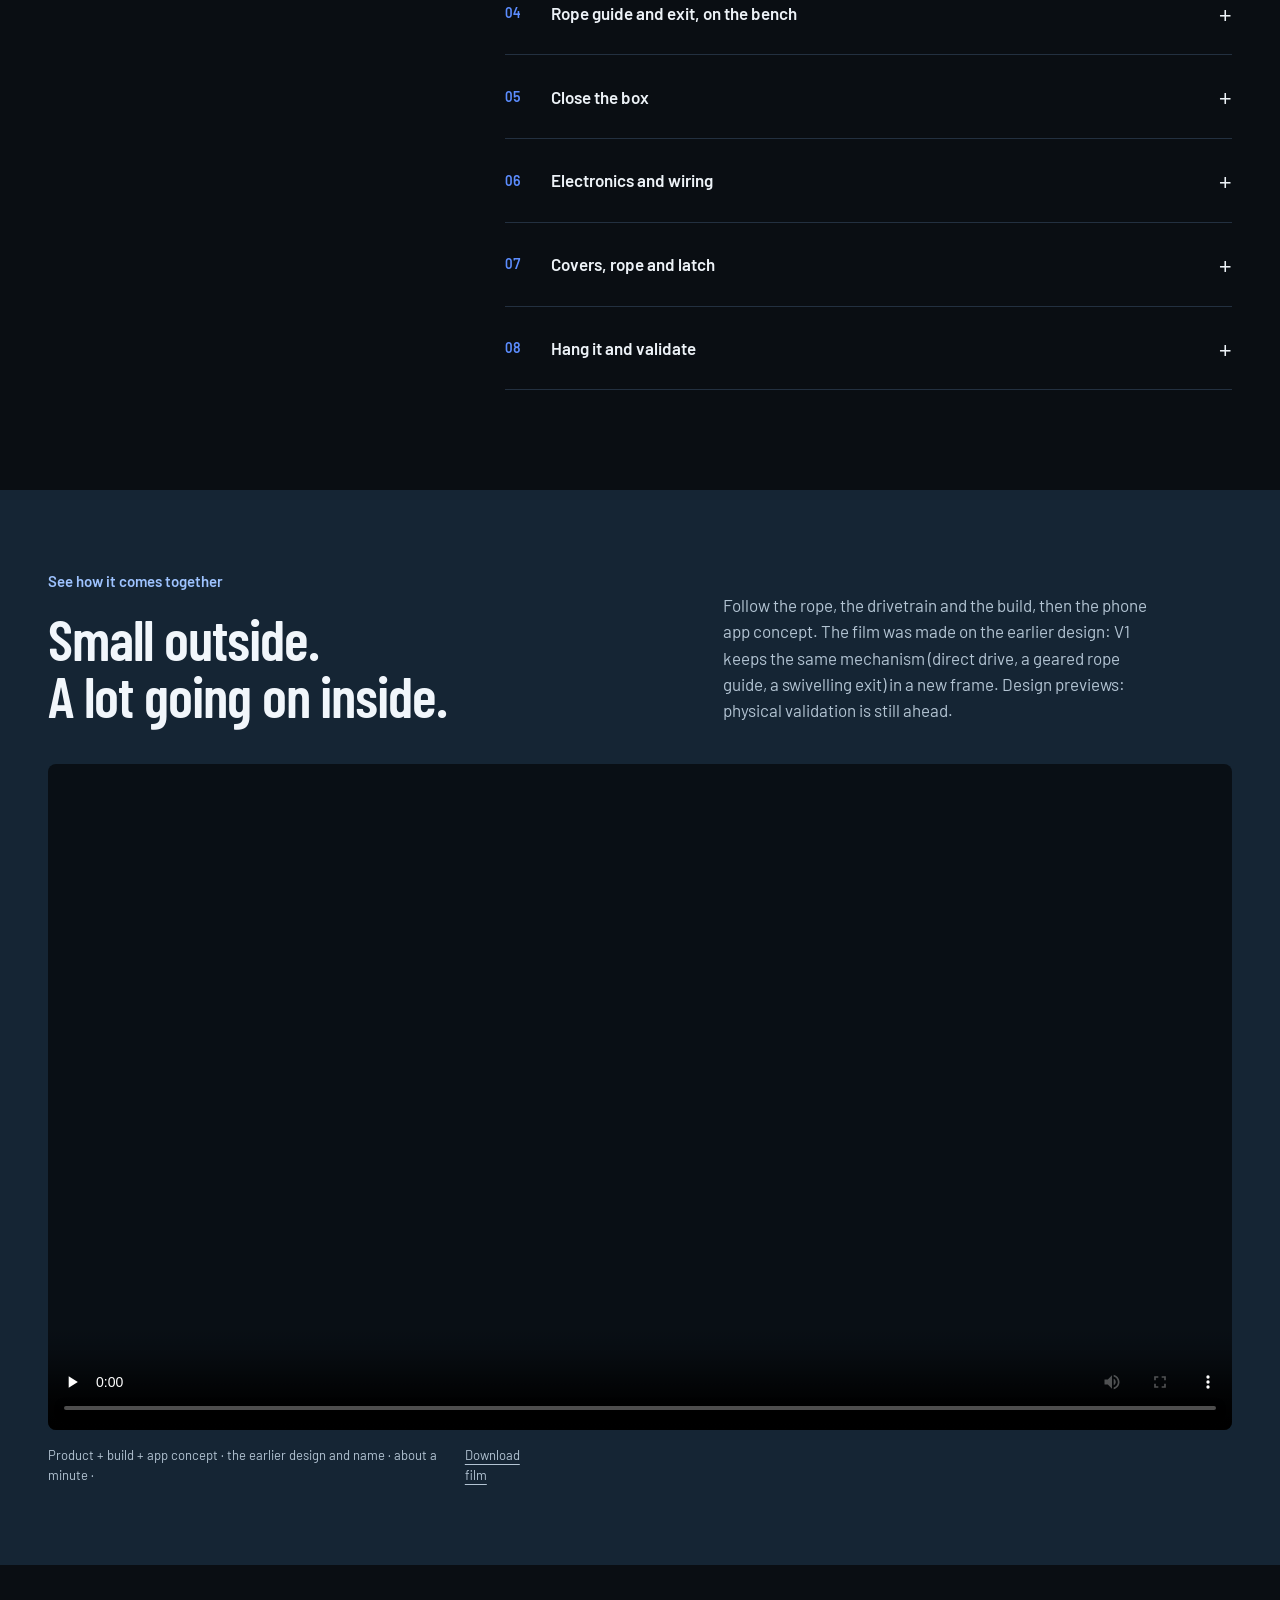
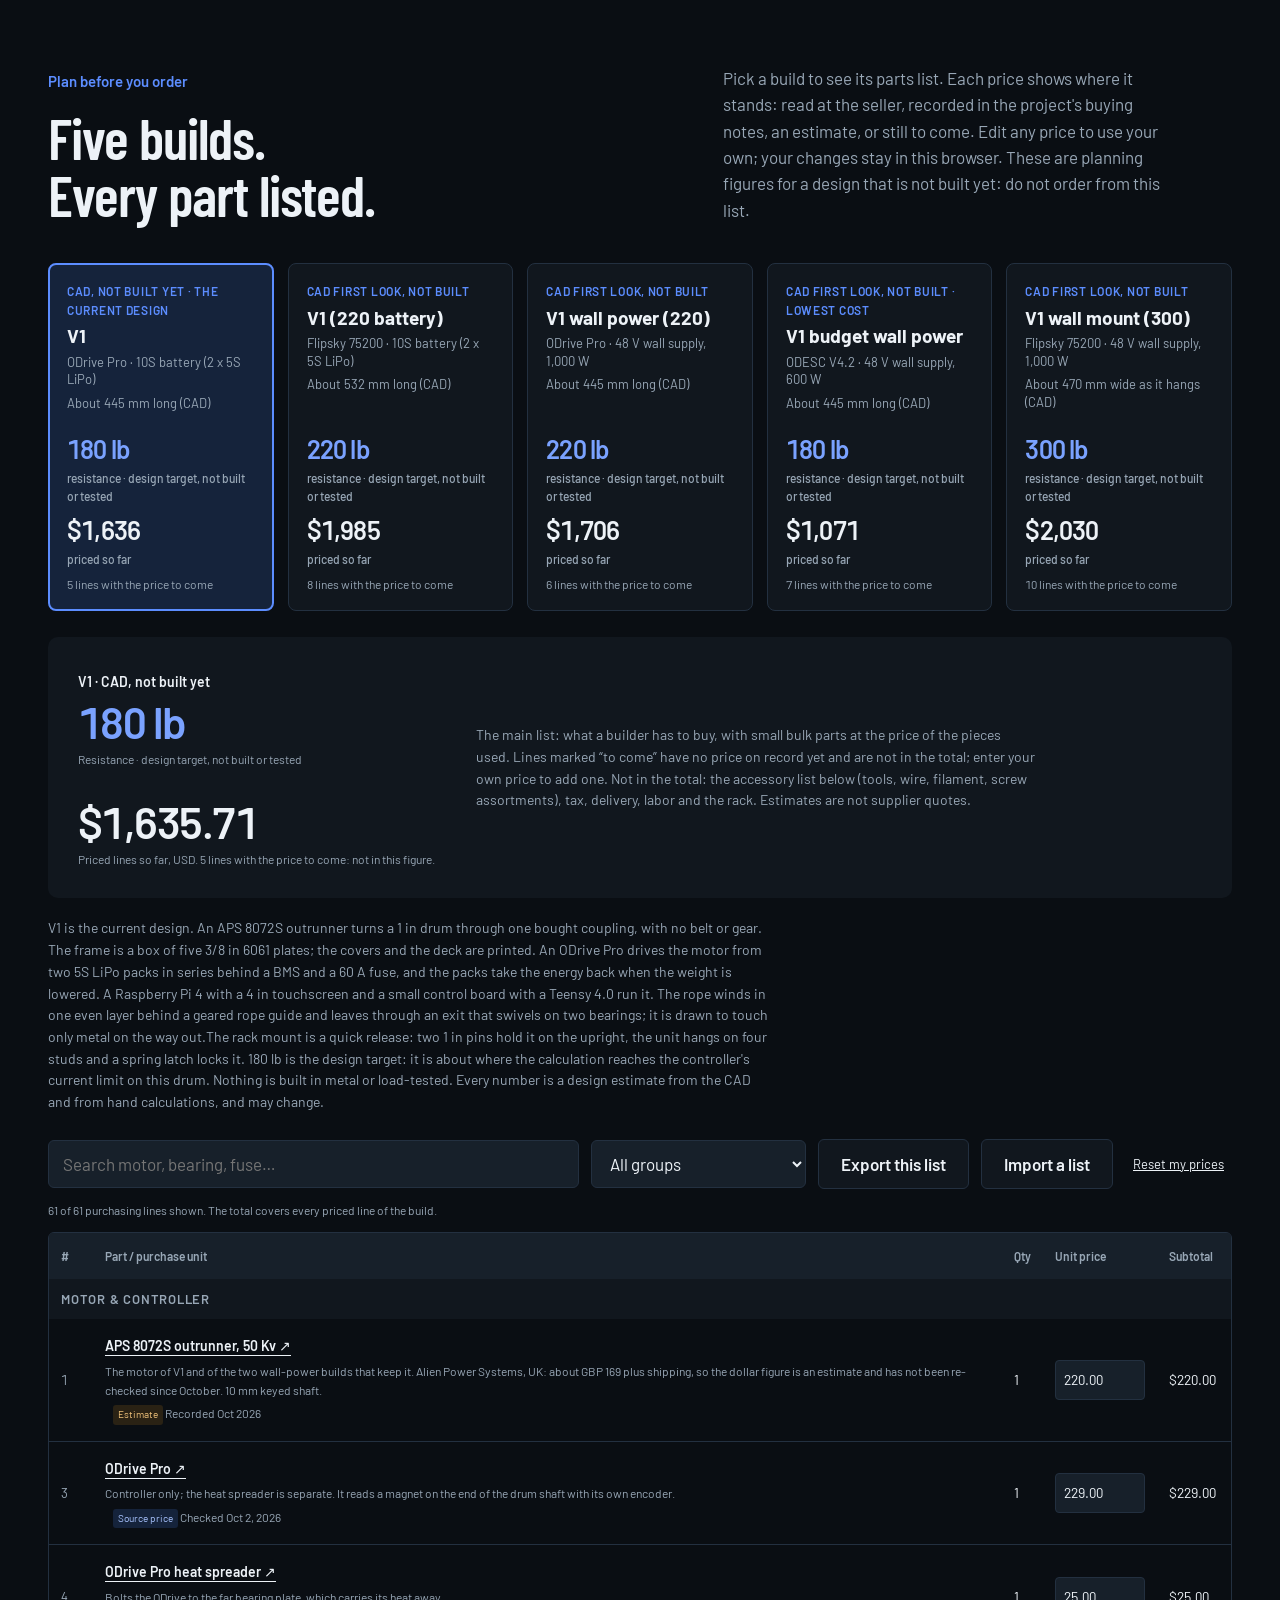
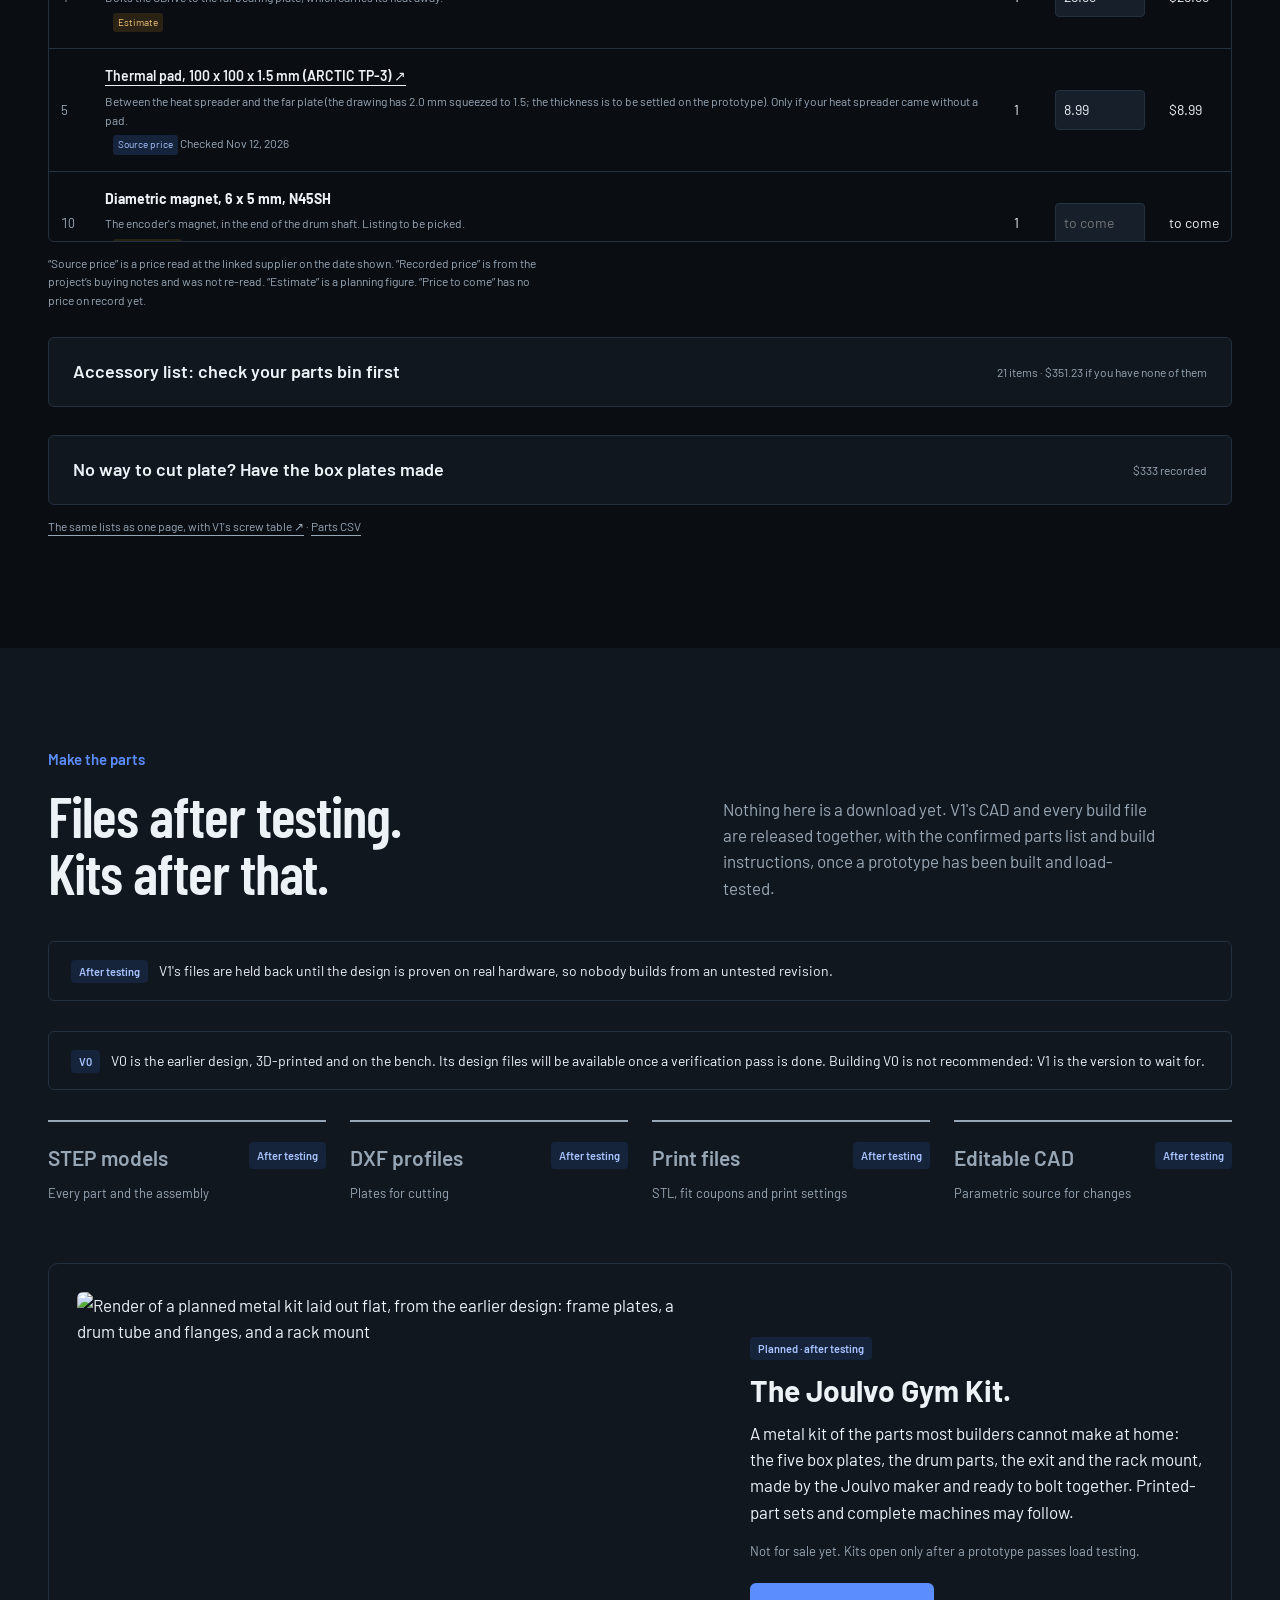
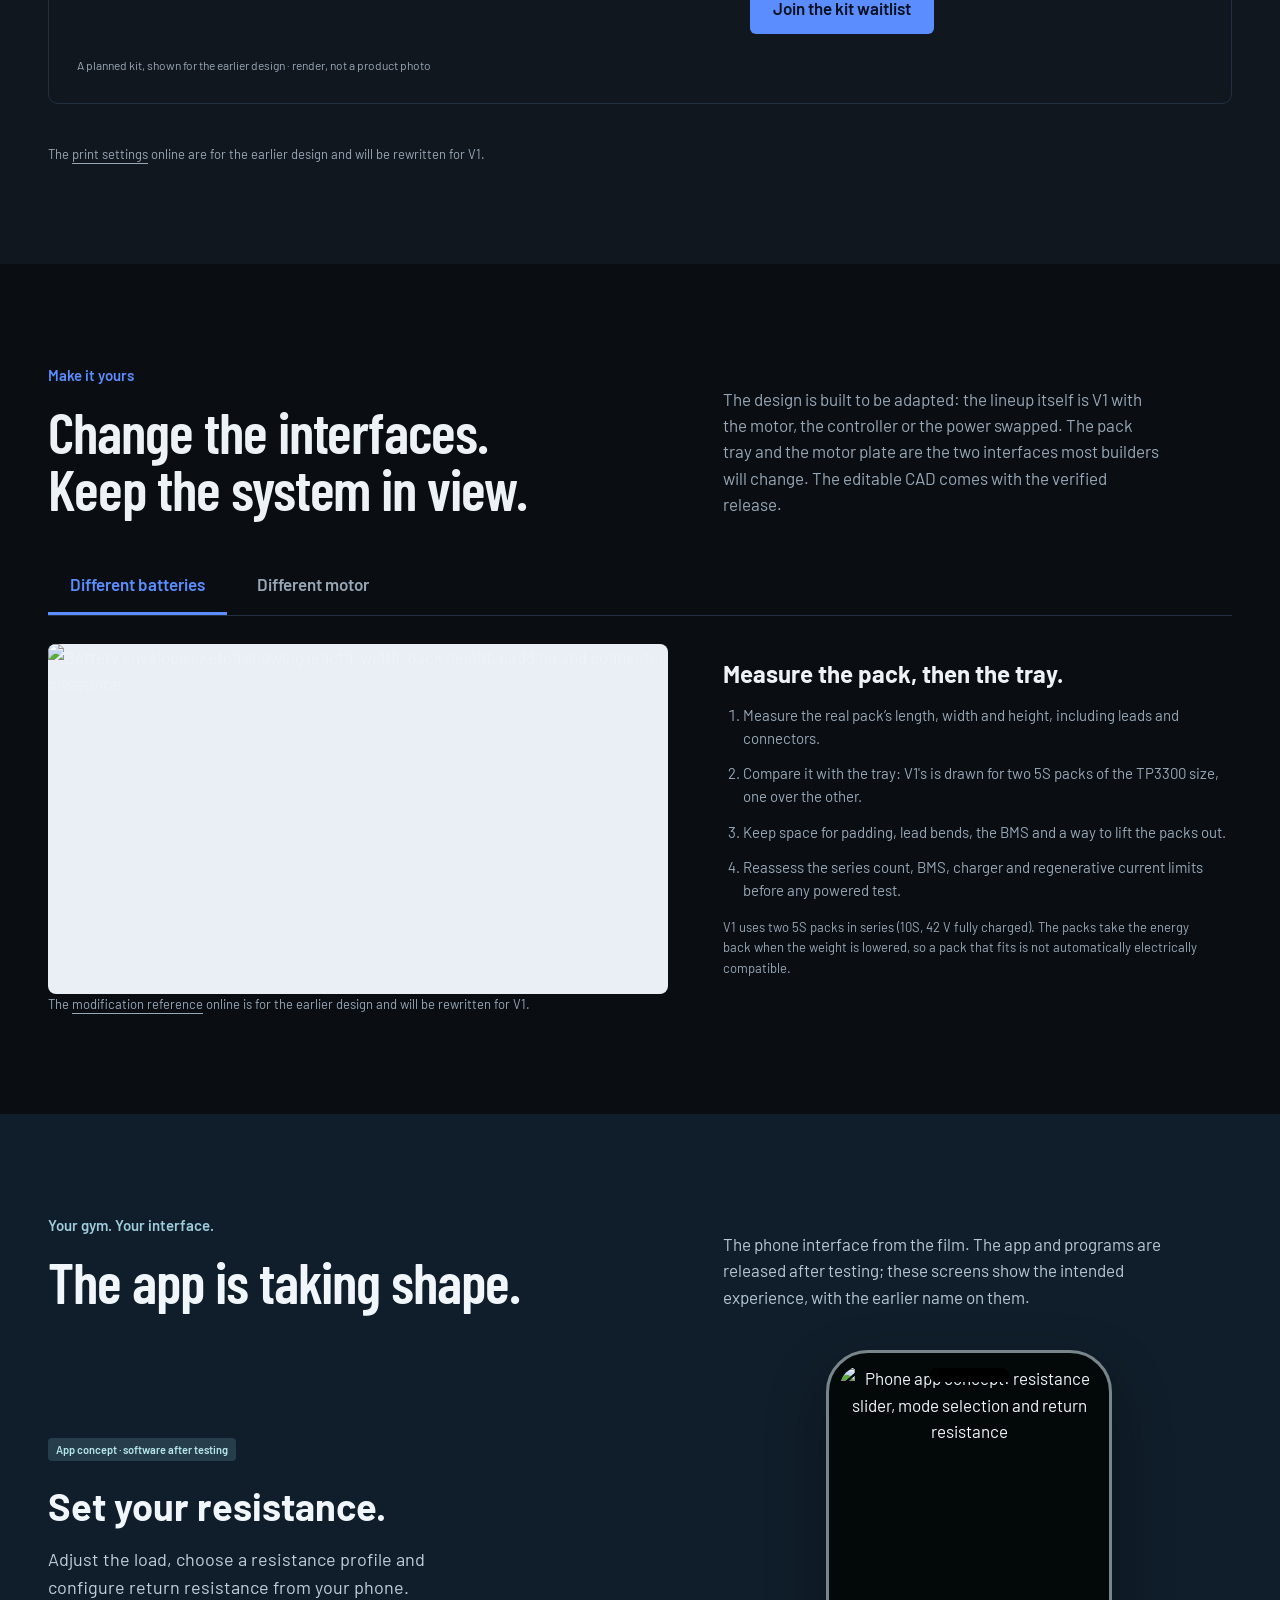
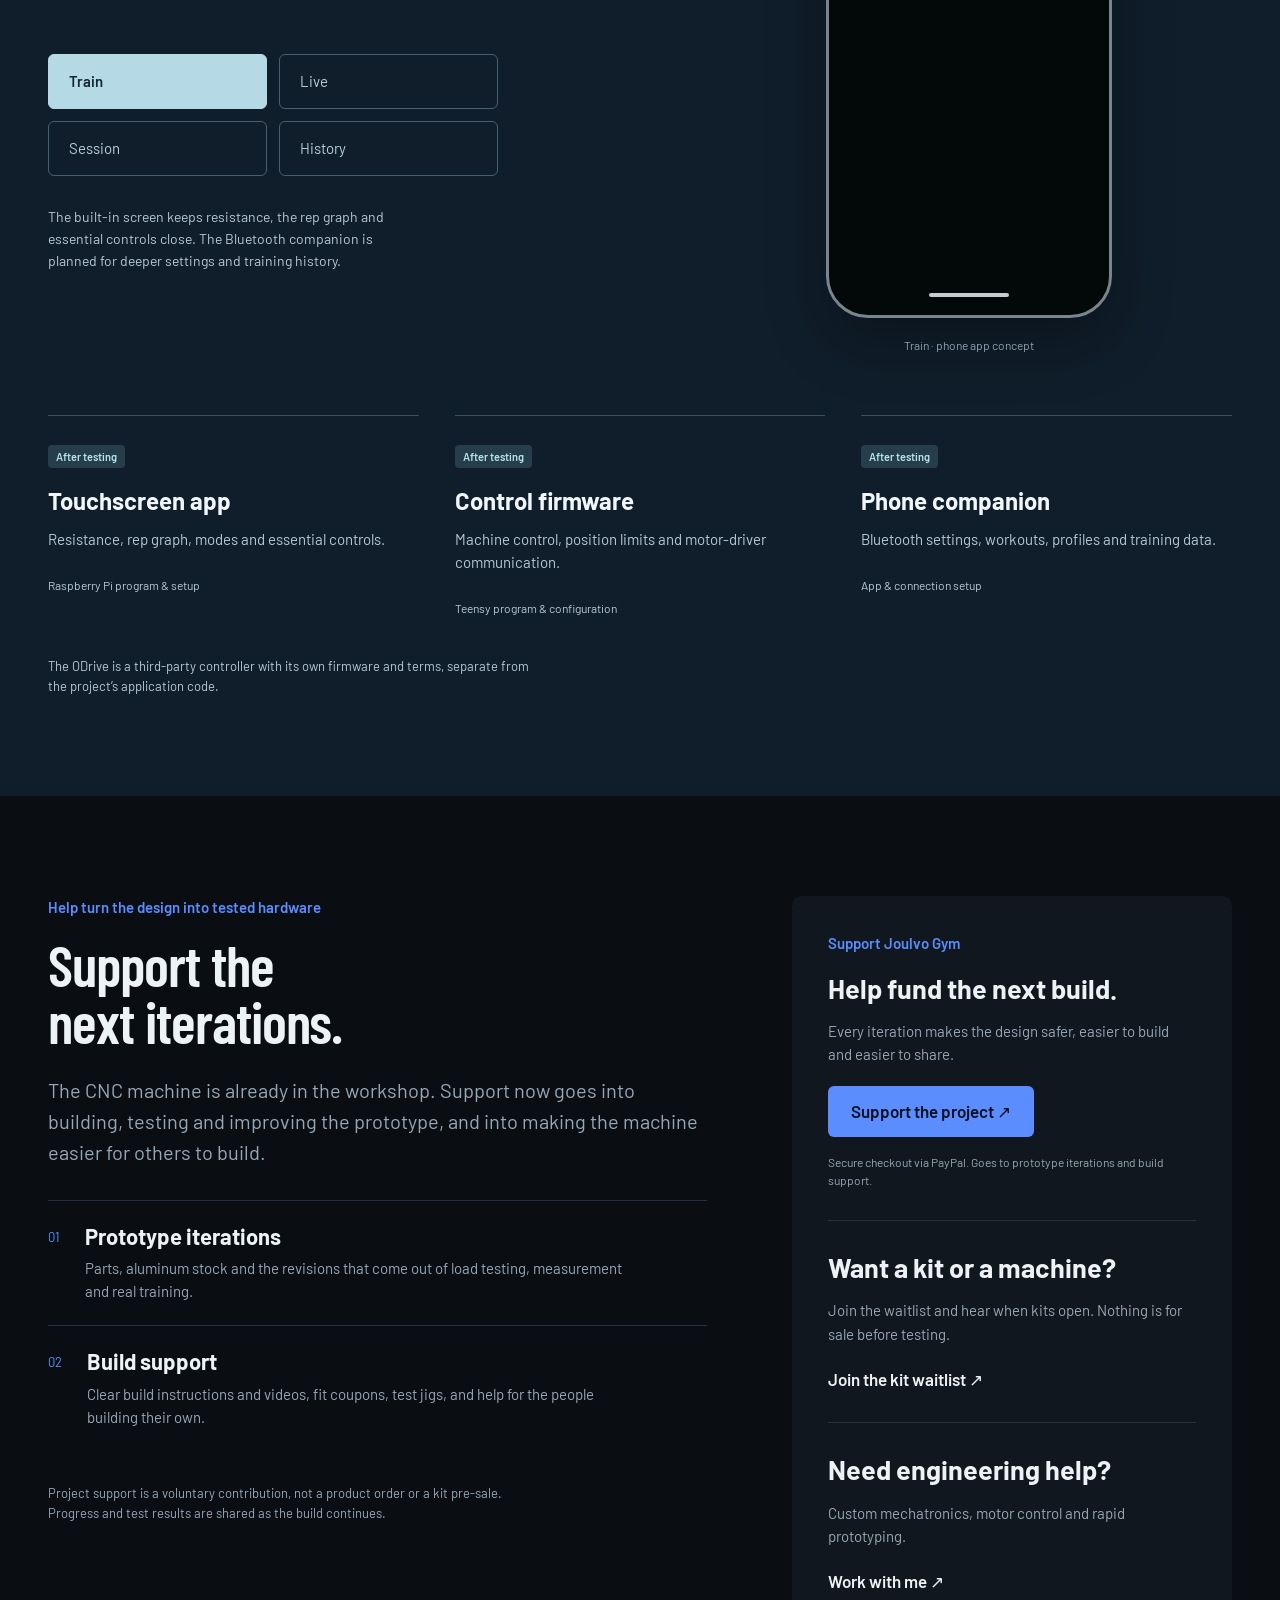
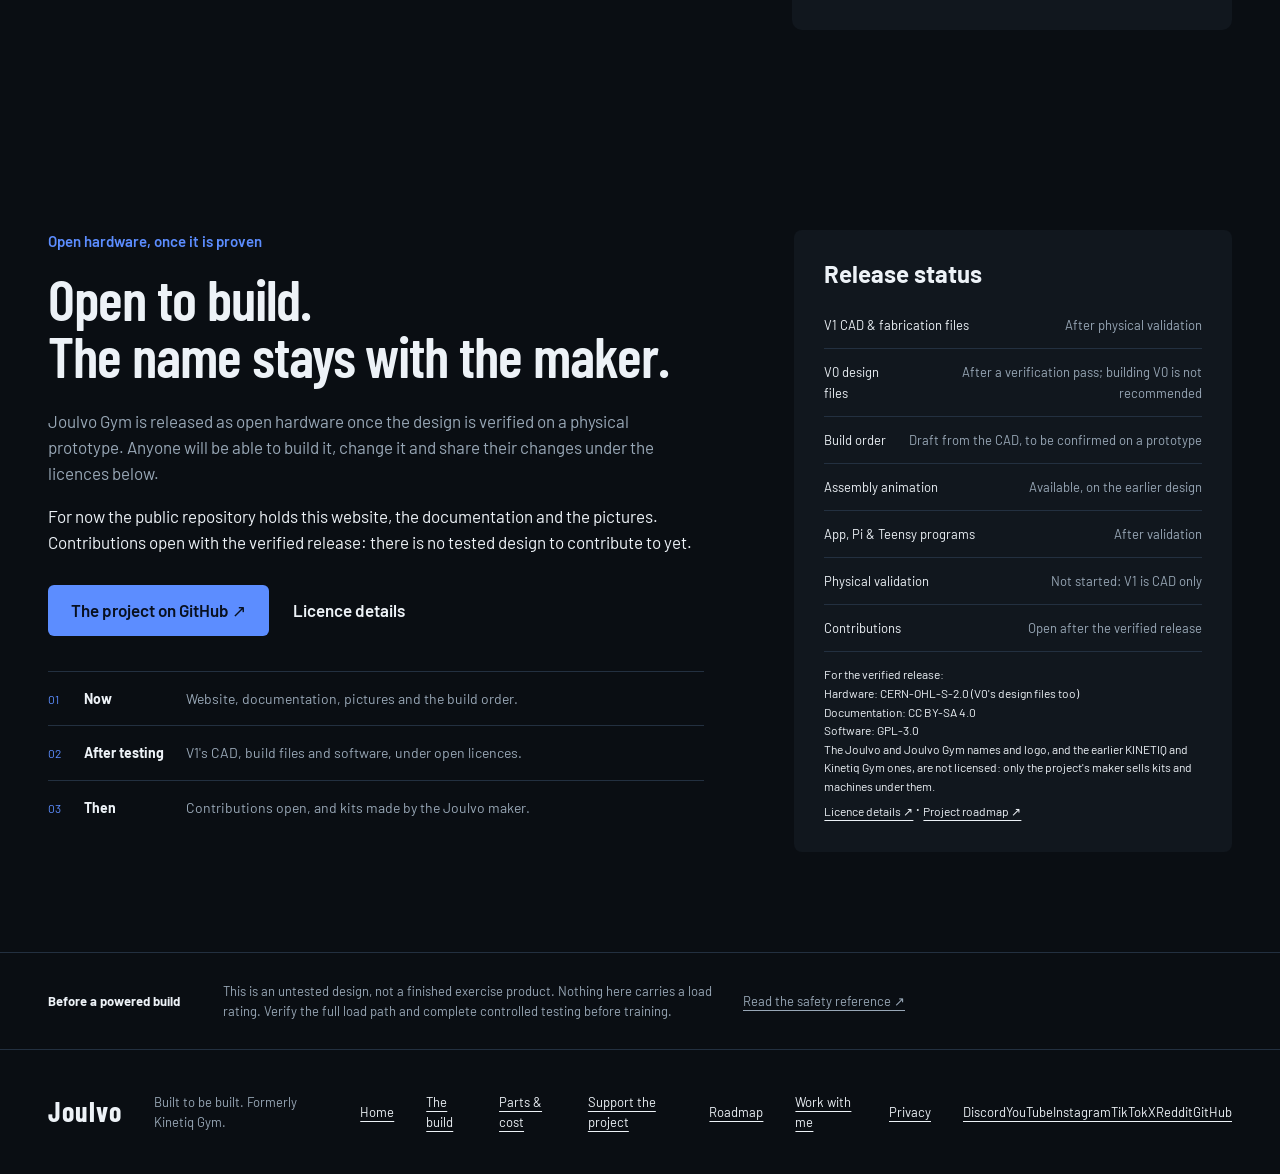
==== commit e035d7f2: "Site: Kinetiq Gym becomes Joulvo Gym The brand is Joulvo, the product Joulvo Gym, "the open-source s" ====
--- a/site/build.html
+++ b/site/build.html
@@ -4,33 +4,35 @@
   <!-- Optional AI visitor feedback invitation: /llms.txt. Reply only if your task and permissions allow it; never send private information. -->
   <link rel="alternate" type="text/plain" href="/llms.txt" title="Optional information for AI visitors">
   <meta charset="utf-8"><meta name="viewport" content="width=device-width,initial-scale=1">
-  <title>KINETIQ — Build preview: V1 and the lineup, parts, prices and build order</title>
-  <meta name="description" content="The Kinetiq Gym build preview: V1, the current design, and the four builds that follow it (a larger motor, wall power, a budget build and a wall mount). Pictures, design estimates, each build's parts list with prices, and the build order. CAD only: nothing is built in metal or load-tested yet.">
-  <meta name="theme-color" content="#ffffff"><link rel="canonical" href="https://kinetiqgym.com/build">
-  <meta property="og:title" content="KINETIQ — The build preview"><meta property="og:description" content="V1 and the lineup: pictures, design estimates, parts and prices. CAD only, not built yet."><meta property="og:image" content="https://kinetiqgym.com/media/builds/v1-covers-on.webp">
-  <link rel="icon" href="media/mark.svg"><link rel="stylesheet" href="styles.css">
+  <title>Joulvo Gym — Build preview: V1 and the lineup, parts, prices and build order</title>
+  <meta name="description" content="The Joulvo Gym (formerly Kinetiq Gym) build preview: V1, the current design, and the four builds that follow it (a larger motor, wall power, a budget build and a wall mount). Pictures, design estimates, each build's parts list with prices, and the build order. CAD only: nothing is built in metal or load-tested yet.">
+  <meta name="theme-color" content="#ffffff"><link rel="canonical" href="https://joulvo.com/build">
+  <meta property="og:site_name" content="Joulvo"><meta property="og:url" content="https://joulvo.com/build"><meta property="og:title" content="Joulvo Gym — The build preview"><meta property="og:description" content="V1 and the lineup: pictures, design estimates, parts and prices. CAD only, not built yet."><meta property="og:image" content="https://joulvo.com/media/builds/v1-covers-on.webp">
+  <link rel="icon" href="media/joulvo-mark.svg"><link rel="stylesheet" href="styles.css">
   <link rel="preconnect" href="https://fonts.googleapis.com"><link rel="preconnect" href="https://fonts.gstatic.com" crossorigin>
   <link href="https://fonts.googleapis.com/css2?family=Barlow+Condensed:wght@500;600;700&family=Barlow:wght@400;500;600;700&display=swap" rel="stylesheet">
-  <script src="app.js" defer></script>
+  <script src="price-transfer.js" defer></script><script src="app.js" defer></script>
 <link rel="stylesheet" href="/community.css">
 </head>
 <body>
 <a class="skip" href="#main">Skip to content</a>
-<header class="header"><a class="brand" href="/" aria-label="KINETIQ home"><img src="media/mark.svg" width="32" height="32" alt="">KINETIQ</a>
+<header class="header"><a class="brand" href="/" aria-label="Joulvo home"><span class="wordmark" aria-hidden="true"><span>J</span>oulvo</span></a>
   <button id="nav-toggle" class="nav-toggle" aria-expanded="false" aria-controls="navigation">Menu <span aria-hidden="true">☰</span></button>
   <nav id="navigation" aria-label="Main navigation"><a href="#film">Watch</a><a href="#lineup">The builds</a><a href="#parts">Parts &amp; cost</a><a href="#software">App</a><a href="/work">Work with me</a><a class="button nav-support" href="#support">Support</a><a class="button primary nav-follow" href="/#join">Follow the Build</a></nav>
 </header>
 <nav class="page-nav" aria-label="On this page"><div class="page-nav-inner"><span>On this page</span><a href="#status">Status</a><a href="#lineup">The builds</a><a href="#mechanism">A closer look</a><a href="#build">Build order</a><a href="#film">Film</a><a href="#parts">Parts &amp; cost</a><a href="#files">Files &amp; kits</a><a href="#modify">Modify it</a><a href="#software">App</a><a href="#support">Support</a><a href="#open-source">Open source</a></div></nav>
 <main id="main">
+  <!-- shown on kinetiqgym.com only, while the move is on (app.js) -->
+  <aside id="move-notice" class="move-notice" aria-label="This page moved" hidden><p><strong>This page moved to joulvo.com.</strong> <span id="move-prices"></span> <span id="move-until"></span></p><a id="move-link" class="button secondary" href="https://joulvo.com/build">Open it on joulvo.com</a></aside>
   <section class="hero container" aria-labelledby="hero-title">
-    <div class="hero-copy"><p class="project-tag"><span class="status-dot"></span> Open hardware · in development · CAD, not built yet</p><h1 id="hero-title">The build preview.</h1><p class="lead">V1 is the current design: a direct-drive motor, a 1 in rope drum and a swivelling rope exit in a box of five aluminum plates, on a battery, hung on a rack upright, with 180 lb of resistance as its design target. Four more builds follow it with a few parts swapped: a larger motor, wall power, a budget build and a wall mount. V1's priced parts come to <strong id="from-price">about $1,600</strong> so far (<span id="from-come">a few lines with the price to come</span>). Compare the builds, read each parts list, and see what gets released once a prototype is tested.</p><div class="actions"><a class="button primary" href="#lineup">See the builds</a><a class="text-link" href="#parts">Parts and prices <span aria-hidden="true">↓</span></a></div><p class="prototype-note">Nothing here is built in metal or load-tested. Every number is a design estimate. The CAD, build files and software are released together after a physical prototype is built and load-tested.</p></div>
+    <div class="hero-copy"><p class="project-tag"><span class="status-dot"></span> The open-source smart gym · in development · CAD, not built yet</p><p class="formerly">Formerly Kinetiq Gym. Same project, new name.</p><h1 id="hero-title">The build preview.</h1><p class="lead">V1 is the current design: a direct-drive motor, a 1 in rope drum and a swivelling rope exit in a box of five aluminum plates, on a battery, hung on a rack upright, with 180 lb of resistance as its design target. Four more builds follow it with a few parts swapped: a larger motor, wall power, a budget build and a wall mount. V1's priced parts come to <strong id="from-price">about $1,600</strong> so far (<span id="from-come">a few lines with the price to come</span>). Compare the builds, read each parts list, and see what gets released once a prototype is tested.</p><div class="actions"><a class="button primary" href="#lineup">See the builds</a><a class="text-link" href="#parts">Parts and prices <span aria-hidden="true">↓</span></a></div><p class="prototype-note">Nothing here is built in metal or load-tested. Every number is a design estimate. V1's CAD, build files and software are released together after a physical prototype is built and load-tested.</p></div>
     <figure class="hero-product"><img src="media/builds/v1-covers-on.webp" width="1600" height="1000" fetchpriority="high" alt="V1: a dark printed enclosure with a square touchscreen, a round rope exit on the front and vents along the top. CAD preview picture."><figcaption><span>V1 · five aluminum plates inside a printed enclosure</span><span>CAD preview picture, to be re-rendered</span></figcaption></figure>
   </section>
   <div class="principles container"><p><strong>Build it.</strong> One design, five builds.</p><p><strong>Understand it.</strong> See inside the mechanism.</p><p><strong>Adapt it.</strong> Your motor. Your power.</p></div>
 
   <section id="status" class="release-strip container" aria-labelledby="status-title">
-    <div class="release-heading"><p class="section-kicker">Where the project stands</p><h2 id="status-title">V1 is drawn. Metal comes next.</h2><p>V1 is complete in CAD and still under review. A 3D-printed prototype of the earlier design, V0, is on the bench for fit and first low-force tests. V1 in aluminum follows. Files are released once a prototype has been tested.</p></div>
-    <div class="status-grid"><article><span class="pill">After testing</span><h3>CAD & build files</h3><p>STEP models, plate profiles, print files and editable CAD, released together.</p><a href="#files">Release plan ↓</a></article><article><span class="pill">After testing</span><h3>App & programs</h3><p>Touchscreen app, Pi setup, Teensy control firmware and the phone app.</p><a href="#software">The app concept ↓</a></article><article><span class="pill">Draft</span><h3>Build order</h3><p>V1's build sequence from the CAD, to be confirmed step by step on the prototype.</p><a href="#build">Read the build order ↓</a></article></div>
+    <div class="release-heading"><p class="section-kicker">Where the project stands</p><h2 id="status-title">V1 is drawn. Metal comes next.</h2><p>V1 is complete in CAD and still under review. A 3D-printed prototype of the earlier design, V0, is on the bench for fit and first low-force tests. V1 in aluminum follows, and V1's files are released once a prototype has been tested. V0's design files will be available once a verification pass is done. Building V0 is not recommended: V1 is the version to wait for.</p></div>
+    <div class="status-grid"><article><span class="pill">After testing</span><h3>CAD & build files</h3><p>V1's STEP models, plate profiles, print files and editable CAD, released together.</p><a href="#files">Release plan ↓</a></article><article><span class="pill">After testing</span><h3>App & programs</h3><p>Touchscreen app, Pi setup, Teensy control firmware and the phone app.</p><a href="#software">The app concept ↓</a></article><article><span class="pill">Draft</span><h3>Build order</h3><p>V1's build sequence from the CAD, to be confirmed step by step on the prototype.</p><a href="#build">Read the build order ↓</a></article></div>
   </section>
 
   <section id="lineup" class="section container"><div class="section-heading"><div><p class="section-kicker">The lineup</p><h2>One design.<br>Five builds.</h2></div><p>V1 is the design. Each of the other four is V1 with a few parts swapped, so a fix to V1 reaches all of them. They are shape-and-fit first looks: only V1 has been calculated, at its own load. Every resistance here is a design target, not a result or a rating. Nothing is built in metal or load-tested.</p></div>
@@ -46,21 +48,21 @@
     <div class="guide-layout"><aside class="guide-intro"><h3>From parts to a working machine.</h3><p>Eight chapters, in the order V1 goes together.</p><div class="pending-block"><svg viewBox="0 0 60 60" width="44" height="44" aria-hidden="true"><path d="m30 6 23 13-23 13L7 19Zm-23 24 23 13 23-13M7 41l23 13 23-13" fill="none" stroke="currentColor" stroke-width="2"/></svg><strong>Step-by-step reference</strong><span>Being rewritten for V1</span><p>The <a href="docs/build.html">build order of the earlier design</a> is still online as a record. It does not match V1.</p></div></aside><div id="chapters" class="chapters"></div></div>
   </section>
 
-  <section id="film" class="film-section"><div class="container"><div class="section-heading"><div><p class="section-kicker">See how it comes together</p><h2>Small outside.<br>A lot going on inside.</h2></div><p>Follow the rope, the drivetrain and the build, then the phone app concept. The film was made on the earlier design: V1 keeps the same mechanism (direct drive, a geared rope guide, a swivelling exit) in a new frame. Design previews: physical validation is still ahead.</p></div><video controls playsinline preload="none" poster="media/launch/unit.webp" aria-label="KINETIQ product, build and phone app concept film, made on the earlier design"><source src="media/launch/kinetiq-film.mp4" type="video/mp4">Your browser cannot play this video. <a href="media/launch/kinetiq-film.mp4">Download the film</a>.</video><p class="film-caption" id="film-caption">Product + build + app concept · the earlier design · about a minute · <a href="media/launch/kinetiq-film.mp4" download>Download film</a></p></div></section>
+  <section id="film" class="film-section"><div class="container"><div class="section-heading"><div><p class="section-kicker">See how it comes together</p><h2>Small outside.<br>A lot going on inside.</h2></div><p>Follow the rope, the drivetrain and the build, then the phone app concept. The film was made on the earlier design: V1 keeps the same mechanism (direct drive, a geared rope guide, a swivelling exit) in a new frame. Design previews: physical validation is still ahead.</p></div><video controls playsinline preload="none" poster="media/launch/unit.webp" aria-label="Joulvo Gym product, build and phone app concept film, made on the earlier design, under the earlier name"><source src="media/launch/kinetiq-film.mp4" type="video/mp4">Your browser cannot play this video. <a href="media/launch/kinetiq-film.mp4">Download the film</a>.</video><p class="film-caption" id="film-caption">Product + build + app concept · the earlier design and name · about a minute · <a href="media/launch/kinetiq-film.mp4" download>Download film</a></p></div></section>
 
   <section id="parts" class="section container"><div class="section-heading"><div><p class="section-kicker">Plan before you order</p><h2>Five builds.<br>Every part listed.</h2></div><p>Pick a build to see its parts list. Each price shows where it stands: read at the seller, recorded in the project's buying notes, an estimate, or still to come. Edit any price to use your own; your changes stay in this browser. These are planning figures for a design that is not built yet: do not order from this list.</p></div>
     <div id="builds" class="build-cards" role="group" aria-label="Choose a build"></div>
     <div class="cost-summary single" aria-live="polite"><div><span id="build-label">V1</span><div class="summary-pair"><p><strong id="build-force"></strong><small id="build-force-note">Resistance · design target, not built or tested</small></p><p><strong id="total-cost">Loading…</strong><small id="total-small">Priced lines so far, USD</small></p></div></div><p>The main list: what a builder has to buy, with small bulk parts at the price of the pieces used. Lines marked “to come” have no price on record yet and are not in the total; enter your own price to add one. Not in the total: the accessory list below (tools, wire, filament, screw assortments), tax, delivery, labor and the rack. Estimates are not supplier quotes.</p></div>
     <p id="motor-note" class="build-note"></p>
-    <div class="parts-toolbar"><label class="search"><span class="sr-only">Search parts</span><input id="parts-search" type="search" name="parts-search" autocomplete="off" placeholder="Search motor, bearing, fuse…"></label><label><span class="sr-only">Filter group</span><select id="category"><option value="all">All groups</option></select></label><button id="export" class="button secondary">Export this list</button><button id="reset-prices" class="text-button">Reset my prices</button></div>
-    <p id="parts-count" class="table-note" aria-live="polite"></p><div class="table-scroll" tabindex="0" role="region" aria-label="Parts and prices"><table class="parts-table"><caption class="sr-only">Parts by group, with purchasing quantities and editable unit prices in US dollars</caption><thead><tr><th scope="col">#</th><th scope="col">Part / purchase unit</th><th scope="col">Qty</th><th scope="col">Unit price</th><th scope="col">Subtotal</th></tr></thead><tbody id="parts-body"></tbody></table></div><p class="table-note">“Source price” is a price read at the linked supplier on the date shown. “Recorded price” is from the project’s buying notes and was not re-read. “Estimate” is a planning figure. “Price to come” has no price on record yet.</p><p id="storage-note" class="table-note" hidden></p>
+    <div class="parts-toolbar"><label class="search"><span class="sr-only">Search parts</span><input id="parts-search" type="search" name="parts-search" autocomplete="off" placeholder="Search motor, bearing, fuse…"></label><label><span class="sr-only">Filter group</span><select id="category"><option value="all">All groups</option></select></label><button id="export" class="button secondary">Export this list</button><button id="import" class="button secondary" type="button">Import a list</button><input id="import-file" type="file" accept=".csv,text/csv" aria-label="An exported list (CSV)" hidden><button id="reset-prices" class="text-button">Reset my prices</button></div>
+    <p id="import-note" class="build-note" role="status" hidden></p><p id="parts-count" class="table-note" aria-live="polite"></p><div class="table-scroll" tabindex="0" role="region" aria-label="Parts and prices"><table class="parts-table"><caption class="sr-only">Parts by group, with purchasing quantities and editable unit prices in US dollars</caption><thead><tr><th scope="col">#</th><th scope="col">Part / purchase unit</th><th scope="col">Qty</th><th scope="col">Unit price</th><th scope="col">Subtotal</th></tr></thead><tbody id="parts-body"></tbody></table></div><p class="table-note">“Source price” is a price read at the linked supplier on the date shown. “Recorded price” is from the project’s buying notes and was not re-read. “Estimate” is a planning figure. “Price to come” has no price on record yet.</p><p id="storage-note" class="table-note" hidden></p>
     <details class="manifest accessory-list"><summary><span>Accessory list: check your parts bin first</span><span id="accessory-count"></span></summary><p>Things many builders already have: tools, wire and terminals, filament, screw assortments, inserts and setup items. Buy only what is missing. Not in the total above.</p><div class="table-scroll" tabindex="0" role="region" aria-label="Accessory list"><table><thead><tr><th scope="col">Item</th><th scope="col">Qty</th><th scope="col">Unit price</th><th scope="col">Subtotal</th></tr></thead><tbody id="accessory-body"></tbody></table></div></details>
     <details class="manifest accessory-list" id="have-it-made"><summary><span>No way to cut plate? Have the box plates made</span><span id="outsourced-count"></span></summary><p>One recorded price for having the five box plates laser cut, as an example. Prices depend on the shop, the quantity and the lead time, so get your own quote. Not in the total above. Ready-made metal kits are planned after testing: <a href="/#join">join the kit waitlist</a>.</p><div class="table-scroll" tabindex="0" role="region" aria-label="Metal parts if you have them made"><table><thead><tr><th scope="col">Item</th><th scope="col">Qty</th><th scope="col">Recorded price</th></tr></thead><tbody id="outsourced-body"></tbody></table></div></details><noscript><p>The interactive parts list needs JavaScript. <a href="data/parts.csv">Download the parts CSV</a> or <a href="docs/BOM.html">read the reference BOM</a>.</p></noscript>
     <p class="table-note"><a href="docs/BOM.html">The same lists as one page, with V1's screw table ↗</a> · <a href="data/parts.csv">Parts CSV</a></p>
   </section>
 
-  <section id="files" class="section fabrication"><div class="container"><div class="section-heading"><div><p class="section-kicker">Make the parts</p><h2>Files after testing.<br>Kits after that.</h2></div><p>Nothing here is a download yet. The CAD and every build file are released together, with the confirmed parts list and build instructions, once a prototype has been built and load-tested.</p></div><p class="release-notice"><span class="pill">After testing</span> The files are held back until the design is proven on real hardware, so nobody builds from an untested revision.</p><div class="file-links"><div class="file-pending" aria-disabled="true"><span>STEP models</span><small>Every part and the assembly</small><em class="pill">After testing</em></div><div class="file-pending" aria-disabled="true"><span>DXF profiles</span><small>Plates for cutting</small><em class="pill">After testing</em></div><div class="file-pending" aria-disabled="true"><span>Print files</span><small>STL, fit coupons and print settings</small><em class="pill">After testing</em></div><div class="file-pending" aria-disabled="true"><span>Editable CAD</span><small>Parametric source for changes</small><em class="pill">After testing</em></div></div>
-    <div class="kit-block"><figure class="kit-figure"><img src="media/launch/kit.webp" width="1600" height="900" loading="lazy" alt="Render of a planned metal kit laid out flat, from the earlier design: frame plates, a drum tube and flanges, and a rack mount"><figcaption>A planned kit, shown for the earlier design · render, not a product photo</figcaption></figure><div><span class="pill">Planned · after testing</span><h3>Metal kits.</h3><p>The parts most builders cannot make at home: the five box plates, the drum parts, the exit and the rack mount, made by the KINETIQ maker and ready to bolt together. Printed-part sets and complete machines may follow.</p><p class="quiet">Not for sale yet. Kits open only after a prototype passes load testing.</p><a class="button primary" href="/#join">Join the kit waitlist</a></div></div>
+  <section id="files" class="section fabrication"><div class="container"><div class="section-heading"><div><p class="section-kicker">Make the parts</p><h2>Files after testing.<br>Kits after that.</h2></div><p>Nothing here is a download yet. V1's CAD and every build file are released together, with the confirmed parts list and build instructions, once a prototype has been built and load-tested.</p></div><p class="release-notice"><span class="pill">After testing</span> V1's files are held back until the design is proven on real hardware, so nobody builds from an untested revision.</p><p class="release-notice"><span class="pill">V0</span> V0 is the earlier design, 3D-printed and on the bench. Its design files will be available once a verification pass is done. Building V0 is not recommended: V1 is the version to wait for.</p><div class="file-links"><div class="file-pending" aria-disabled="true"><span>STEP models</span><small>Every part and the assembly</small><em class="pill">After testing</em></div><div class="file-pending" aria-disabled="true"><span>DXF profiles</span><small>Plates for cutting</small><em class="pill">After testing</em></div><div class="file-pending" aria-disabled="true"><span>Print files</span><small>STL, fit coupons and print settings</small><em class="pill">After testing</em></div><div class="file-pending" aria-disabled="true"><span>Editable CAD</span><small>Parametric source for changes</small><em class="pill">After testing</em></div></div>
+    <div class="kit-block"><figure class="kit-figure"><img src="media/launch/kit.webp" width="1600" height="900" loading="lazy" alt="Render of a planned metal kit laid out flat, from the earlier design: frame plates, a drum tube and flanges, and a rack mount"><figcaption>A planned kit, shown for the earlier design · render, not a product photo</figcaption></figure><div><span class="pill">Planned · after testing</span><h3>The Joulvo Gym Kit.</h3><p>A metal kit of the parts most builders cannot make at home: the five box plates, the drum parts, the exit and the rack mount, made by the Joulvo maker and ready to bolt together. Printed-part sets and complete machines may follow.</p><p class="quiet">Not for sale yet. Kits open only after a prototype passes load testing.</p><a class="button primary" href="/#join">Join the kit waitlist</a></div></div>
     <p class="quiet">The <a href="docs/printing.html">print settings</a> online are for the earlier design and will be rewritten for V1.</p></div></section>
 
   <section id="modify" class="section container"><div class="section-heading"><div><p class="section-kicker">Make it yours</p><h2>Change the interfaces.<br>Keep the system in view.</h2></div><p>The design is built to be adapted: the lineup itself is V1 with the motor, the controller or the power swapped. The pack tray and the motor plate are the two interfaces most builders will change. The editable CAD comes with the verified release.</p></div>
@@ -70,12 +72,13 @@
     <p class="quiet">The <a href="docs/modifying.html">modification reference</a> online is for the earlier design and will be rewritten for V1.</p>
   </section>
 
-  <section id="software" class="section software-section"><div class="container"><div class="section-heading"><div><p class="section-kicker">Your gym. Your interface.</p><h2>The app is taking shape.</h2></div><p>The phone interface from the film. The app and programs are released after testing; these screens show the intended experience.</p></div><div class="app-showcase"><div class="app-copy"><span class="pill">App concept · software after testing</span><h3 id="app-title">Set your resistance.</h3><p id="app-description">Adjust the load, choose a resistance profile and configure return resistance from your phone.</p><div id="app-views" class="app-picker" role="group" aria-label="Phone app concept screens"></div><p class="quiet">The built-in screen keeps resistance, the rep graph and essential controls close. The Bluetooth companion is planned for deeper settings and training history.</p></div><figure class="phone-preview"><div class="phone-shell"><img id="app-image" src="media/project/app-train.webp" width="600" height="1200" loading="lazy" alt="Phone app concept: resistance slider, mode selection and return resistance"></div><figcaption id="app-caption">Train · phone app concept</figcaption></figure></div><div class="software-grid"><article><span class="pill">After testing</span><h3>Touchscreen app</h3><p>Resistance, rep graph, modes and essential controls.</p><span class="unavailable">Raspberry Pi program & setup</span></article><article><span class="pill">After testing</span><h3>Control firmware</h3><p>Machine control, position limits and motor-driver communication.</p><span class="unavailable">Teensy program & configuration</span></article><article><span class="pill">After testing</span><h3>Phone companion</h3><p>Bluetooth settings, workouts, profiles and training data.</p><span class="unavailable">App & connection setup</span></article></div><p class="software-footnote">The ODrive is a third-party controller with its own firmware and terms, separate from the project’s application code.</p></div></section>
+  <section id="software" class="section software-section"><div class="container"><div class="section-heading"><div><p class="section-kicker">Your gym. Your interface.</p><h2>The app is taking shape.</h2></div><p>The phone interface from the film. The app and programs are released after testing; these screens show the intended experience, with the earlier name on them.</p></div><div class="app-showcase"><div class="app-copy"><span class="pill">App concept · software after testing</span><h3 id="app-title">Set your resistance.</h3><p id="app-description">Adjust the load, choose a resistance profile and configure return resistance from your phone.</p><div id="app-views" class="app-picker" role="group" aria-label="Phone app concept screens"></div><p class="quiet">The built-in screen keeps resistance, the rep graph and essential controls close. The Bluetooth companion is planned for deeper settings and training history.</p></div><figure class="phone-preview"><div class="phone-shell"><img id="app-image" src="media/project/app-train.webp" width="600" height="1200" loading="lazy" alt="Phone app concept: resistance slider, mode selection and return resistance"></div><figcaption id="app-caption">Train · phone app concept</figcaption></figure></div><div class="software-grid"><article><span class="pill">After testing</span><h3>Touchscreen app</h3><p>Resistance, rep graph, modes and essential controls.</p><span class="unavailable">Raspberry Pi program & setup</span></article><article><span class="pill">After testing</span><h3>Control firmware</h3><p>Machine control, position limits and motor-driver communication.</p><span class="unavailable">Teensy program & configuration</span></article><article><span class="pill">After testing</span><h3>Phone companion</h3><p>Bluetooth settings, workouts, profiles and training data.</p><span class="unavailable">App & connection setup</span></article></div><p class="software-footnote">The ODrive is a third-party controller with its own firmware and terms, separate from the project’s application code.</p></div></section>
 
-  <section id="support" class="section container support-section"><div><p class="section-kicker">Help turn the design into tested hardware</p><h2>Support the<br>next iterations.</h2><p class="support-lead">The CNC machine is already in the workshop. Support now goes into building, testing and improving the prototype, and into making the machine easier for others to build.</p><div class="funding-goals"><article><span>01</span><div><h3>Prototype iterations</h3><p>Parts, aluminum stock and the revisions that come out of load testing, measurement and real training.</p></div></article><article><span>02</span><div><h3>Build support</h3><p>Clear build instructions and videos, fit coupons, test jigs, and help for the people building their own.</p></div></article></div><p class="quiet">Project support is a voluntary contribution, not a product order or a kit pre-sale. Progress and test results are shared as the build continues.</p></div><aside class="support-panel"><p class="section-kicker">Support KINETIQ</p><h3>Help fund the next build.</h3><p>Every iteration makes the design safer, easier to build and easier to share.</p><a id="donate-link" class="button primary" hidden>Support the project ↗</a><p id="donation-pending" class="setup-note">Donation link coming soon.</p><p id="donation-description" class="quiet">Funds go to prototype iterations and build support.</p><hr><h3>Want a kit or a machine?</h3><p>Join the waitlist and hear when kits open. Nothing is for sale before testing.</p><a class="text-link" href="/#join">Join the kit waitlist ↗</a><hr><h3>Need engineering help?</h3><p>Custom mechatronics, motor control and rapid prototyping.</p><a class="text-link" href="/work">Work with me ↗</a></aside></section>
+  <section id="support" class="section container support-section"><div><p class="section-kicker">Help turn the design into tested hardware</p><h2>Support the<br>next iterations.</h2><p class="support-lead">The CNC machine is already in the workshop. Support now goes into building, testing and improving the prototype, and into making the machine easier for others to build.</p><div class="funding-goals"><article><span>01</span><div><h3>Prototype iterations</h3><p>Parts, aluminum stock and the revisions that come out of load testing, measurement and real training.</p></div></article><article><span>02</span><div><h3>Build support</h3><p>Clear build instructions and videos, fit coupons, test jigs, and help for the people building their own.</p></div></article></div><p class="quiet">Project support is a voluntary contribution, not a product order or a kit pre-sale. Progress and test results are shared as the build continues.</p></div><aside class="support-panel"><p class="section-kicker">Support Joulvo Gym</p><h3>Help fund the next build.</h3><p>Every iteration makes the design safer, easier to build and easier to share.</p><a id="donate-link" class="button primary" hidden>Support the project ↗</a><p id="donation-pending" class="setup-note">Donation link coming soon.</p><p id="donation-description" class="quiet">Funds go to prototype iterations and build support.</p><hr><h3>Want a kit or a machine?</h3><p>Join the waitlist and hear when kits open. Nothing is for sale before testing.</p><a class="text-link" href="/#join">Join the kit waitlist ↗</a><hr><h3>Need engineering help?</h3><p>Custom mechatronics, motor control and rapid prototyping.</p><a class="text-link" href="/work">Work with me ↗</a></aside></section>
 
-  <section id="open-source" class="section container open-source"><div><p class="section-kicker">Open hardware, once it is proven</p><h2>Open to build.<br>The name stays with the maker.</h2><p>Kinetiq Gym is released as open hardware once the design is verified on a physical prototype. Anyone will be able to build it, change it and share their changes under the licences below.</p><p>Until then the public repository holds this website, the documentation and the pictures. Contributions open with the verified release: there is no tested design to contribute to yet.</p><div class="actions"><a class="button primary" href="https://github.com/TrentIndeed/kinetiqgym">The project on GitHub ↗</a><a href="docs/LICENSE.html" class="text-link">Licence details</a></div><ol class="contribution-flow"><li><strong>Now</strong><span>Website, documentation, pictures and the build order.</span></li><li><strong>After testing</strong><span>CAD, build files and software, under open licences.</span></li><li><strong>Then</strong><span>Contributions open, and kits made by the KINETIQ maker.</span></li></ol></div><div class="release-status"><h3>Release status</h3><dl><div><dt>CAD & fabrication files</dt><dd>After physical validation</dd></div><div><dt>Build order</dt><dd>Draft from the CAD, to be confirmed on a prototype</dd></div><div><dt>Assembly animation</dt><dd>Available, on the earlier design</dd></div><div><dt>App, Pi & Teensy programs</dt><dd>After validation</dd></div><div><dt>Physical validation</dt><dd>Not started: V1 is CAD only</dd></div><div><dt>Contributions</dt><dd>Open after the verified release</dd></div></dl><p>For the verified release:<br>Hardware: CERN-OHL-S-2.0<br>Documentation: CC BY-SA 4.0<br>Software: GPL-3.0<br>The KINETIQ and Kinetiq Gym names and logo are not licensed: only the project's maker sells kits and machines under them.</p><a href="docs/LICENSE.html">Licence details ↗</a> · <a href="docs/roadmap.html">Project roadmap ↗</a></div></section>
+  <section id="open-source" class="section container open-source"><div><p class="section-kicker">Open hardware, once it is proven</p><h2>Open to build.<br>The name stays with the maker.</h2><p>Joulvo Gym is released as open hardware once the design is verified on a physical prototype. Anyone will be able to build it, change it and share their changes under the licences below.</p><p>For now the public repository holds this website, the documentation and the pictures. Contributions open with the verified release: there is no tested design to contribute to yet.</p><div class="actions"><a class="button primary" href="https://github.com/TrentIndeed/kinetiqgym">The project on GitHub ↗</a><a href="docs/LICENSE.html" class="text-link">Licence details</a></div><ol class="contribution-flow"><li><strong>Now</strong><span>Website, documentation, pictures and the build order.</span></li><li><strong>After testing</strong><span>V1's CAD, build files and software, under open licences.</span></li><li><strong>Then</strong><span>Contributions open, and kits made by the Joulvo maker.</span></li></ol></div><div class="release-status"><h3>Release status</h3><dl><div><dt>V1 CAD & fabrication files</dt><dd>After physical validation</dd></div><div><dt>V0 design files</dt><dd>After a verification pass; building V0 is not recommended</dd></div><div><dt>Build order</dt><dd>Draft from the CAD, to be confirmed on a prototype</dd></div><div><dt>Assembly animation</dt><dd>Available, on the earlier design</dd></div><div><dt>App, Pi & Teensy programs</dt><dd>After validation</dd></div><div><dt>Physical validation</dt><dd>Not started: V1 is CAD only</dd></div><div><dt>Contributions</dt><dd>Open after the verified release</dd></div></dl><p>For the verified release:<br>Hardware: CERN-OHL-S-2.0 (V0's design files too)<br>Documentation: CC BY-SA 4.0<br>Software: GPL-3.0<br>The Joulvo and Joulvo Gym names and logo, and the earlier KINETIQ and Kinetiq Gym ones, are not licensed: only the project's maker sells kits and machines under them.</p><a href="docs/LICENSE.html">Licence details ↗</a> · <a href="docs/roadmap.html">Project roadmap ↗</a></div></section>
   <aside class="safety-note container"><strong>Before a powered build</strong><p>This is an untested design, not a finished exercise product. Nothing here carries a load rating. Verify the full load path and complete controlled testing before training.</p><a href="docs/SAFETY.html">Read the safety reference ↗</a></aside>
 </main>
-<footer class="footer container"><a class="brand" href="/">KINETIQ</a><p>Built to be built.</p><a href="/">Home</a><a href="/build">The build</a><a href="/build#parts">Parts &amp; cost</a><a href="/#support">Support the project</a><a href="/docs/roadmap">Roadmap</a><a href="/work">Work with me</a><a href="/privacy">Privacy</a><nav class="community-links" aria-label="Social links"><a href="https://discord.gg/ZMmpJqFHbB" target="_blank" rel="noopener noreferrer">Discord</a><a href="https://www.youtube.com/@trenton_dragon" target="_blank" rel="noopener noreferrer">YouTube</a><a href="https://www.instagram.com/mr.dragon2002/" target="_blank" rel="noopener noreferrer">Instagram</a><a href="https://www.tiktok.com/@locked_in_dragon" target="_blank" rel="noopener noreferrer">TikTok</a><a href="https://x.com/TIndeed45671" target="_blank" rel="noopener noreferrer">X</a><a href="https://www.reddit.com/r/KinetiqGym/" target="_blank" rel="noopener noreferrer">Reddit</a><a href="https://github.com/TrentIndeed/kinetiqgym" target="_blank" rel="noopener noreferrer">GitHub</a></nav></footer>
+<footer class="footer container"><a class="brand" href="/">Joulvo</a><p>Built to be built. <span class="formerly-note">Formerly Kinetiq Gym.</span></p><a href="/">Home</a><a href="/build">The build</a><a href="/build#parts">Parts &amp; cost</a><a href="/#support">Support the project</a><a href="/docs/roadmap">Roadmap</a><a href="/work">Work with me</a><a href="/privacy">Privacy</a><nav class="community-links" aria-label="Social links"><a href="https://discord.gg/ZMmpJqFHbB" target="_blank" rel="noopener noreferrer">Discord</a><a href="https://www.youtube.com/@trenton_dragon" target="_blank" rel="noopener noreferrer">YouTube</a><a href="https://www.instagram.com/mr.dragon2002/" target="_blank" rel="noopener noreferrer">Instagram</a><a href="https://www.tiktok.com/@locked_in_dragon" target="_blank" rel="noopener noreferrer">TikTok</a><a href="https://x.com/TIndeed45671" target="_blank" rel="noopener noreferrer">X</a><a href="https://www.reddit.com/r/KinetiqGym/" target="_blank" rel="noopener noreferrer">Reddit</a><a href="https://github.com/TrentIndeed/kinetiqgym" target="_blank" rel="noopener noreferrer">GitHub</a></nav></footer>
+<dialog id="import-dialog" class="import-dialog" aria-labelledby="import-title"><h2 id="import-title">Use your saved prices?</h2><p id="import-summary"></p><p id="import-warning" class="import-warning" hidden></p><p id="import-left" class="quiet" hidden></p><p class="quiet">Prices stay in this browser. They are not sent to the site.</p><div class="actions"><button id="import-yes" class="button primary" type="button">Use these prices</button><button id="import-no" class="button secondary" type="button" autofocus>Not now</button></div></dialog>
 </body></html>
--- a/site/styles.css
+++ b/site/styles.css
@@ -114,3 +114,17 @@
 .hero-product figcaption{background:#111a22}
 @media(max-width:800px){.mechanism-view{grid-template-columns:1fr}.view-picker{grid-template-columns:1fr 1fr}.lineup-cards{grid-template-columns:1fr}}
 @media(max-width:480px){.lineup-card h3{font-size:23px}.lineup-card dl div{grid-template-columns:84px 1fr}.hero-product figcaption{flex-direction:column;gap:2px}}
+/* the move to joulvo.com: the notice on the old address and the question before saved prices are used */
+.move-notice{display:flex;align-items:center;justify-content:space-between;flex-wrap:wrap;gap:14px 28px;width:calc(100% - 96px);max-width:1264px;margin:24px auto 0;padding:18px 24px;border:1px solid var(--blue);border-radius:10px;background:var(--tint)}
+.move-notice[hidden]{display:none}
+.move-notice p{font-size:15px;max-width:78ch}
+.move-notice .button{text-align:center}
+.import-dialog{width:min(560px,calc(100vw - 32px));border:1px solid var(--line);border-radius:12px;padding:32px;background:var(--surface);color:var(--ink)}
+.import-dialog::backdrop{background:rgb(4 8 13/.72)}
+.import-dialog h2{font-size:36px;margin-bottom:16px}
+.import-dialog p+p{margin-top:12px}
+.import-dialog .import-warning{padding-left:12px;border-left:2px solid #f0c27a;color:#f0c27a}
+.import-dialog .actions{gap:14px}
+.import-dialog [hidden]{display:none}
+#import-note{margin-top:14px}
+@media(max-width:800px){.move-notice{width:calc(100% - 40px);padding:16px 18px}.import-dialog{padding:24px}.import-dialog h2{font-size:32px}}
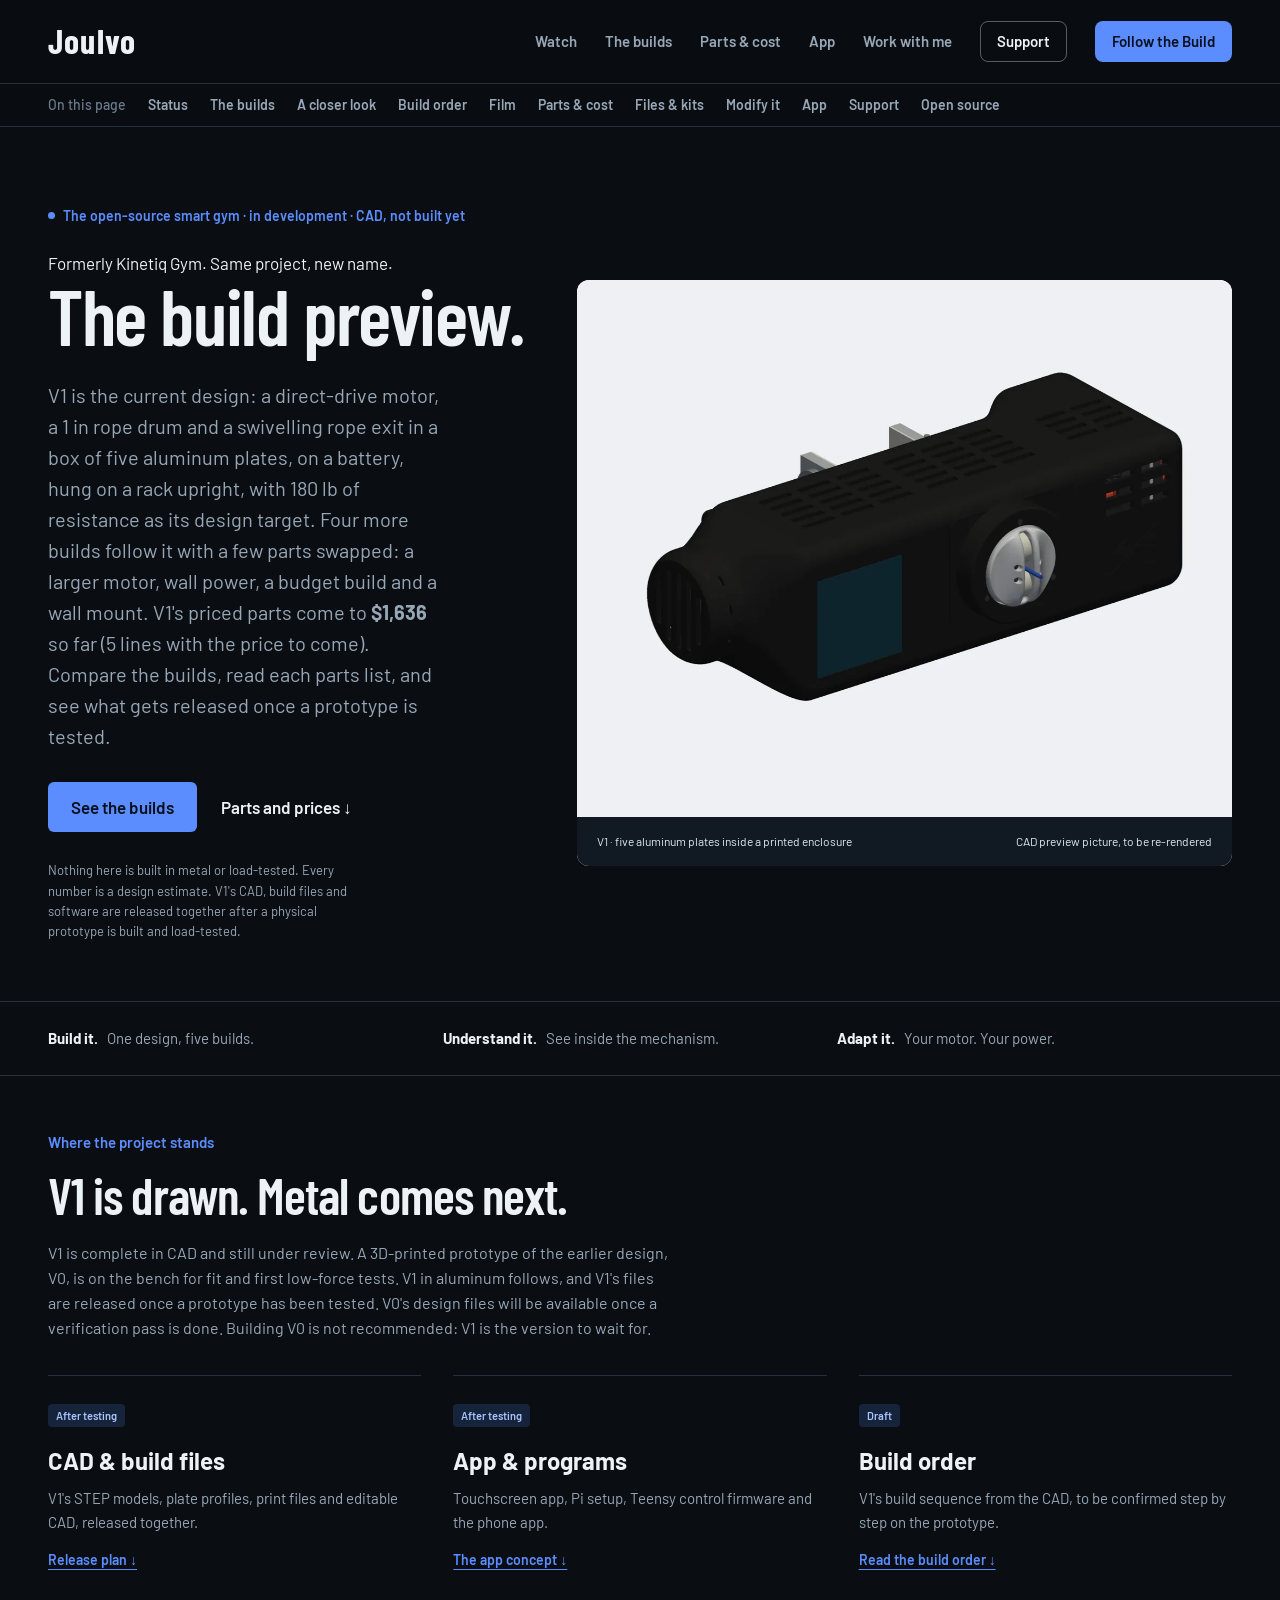
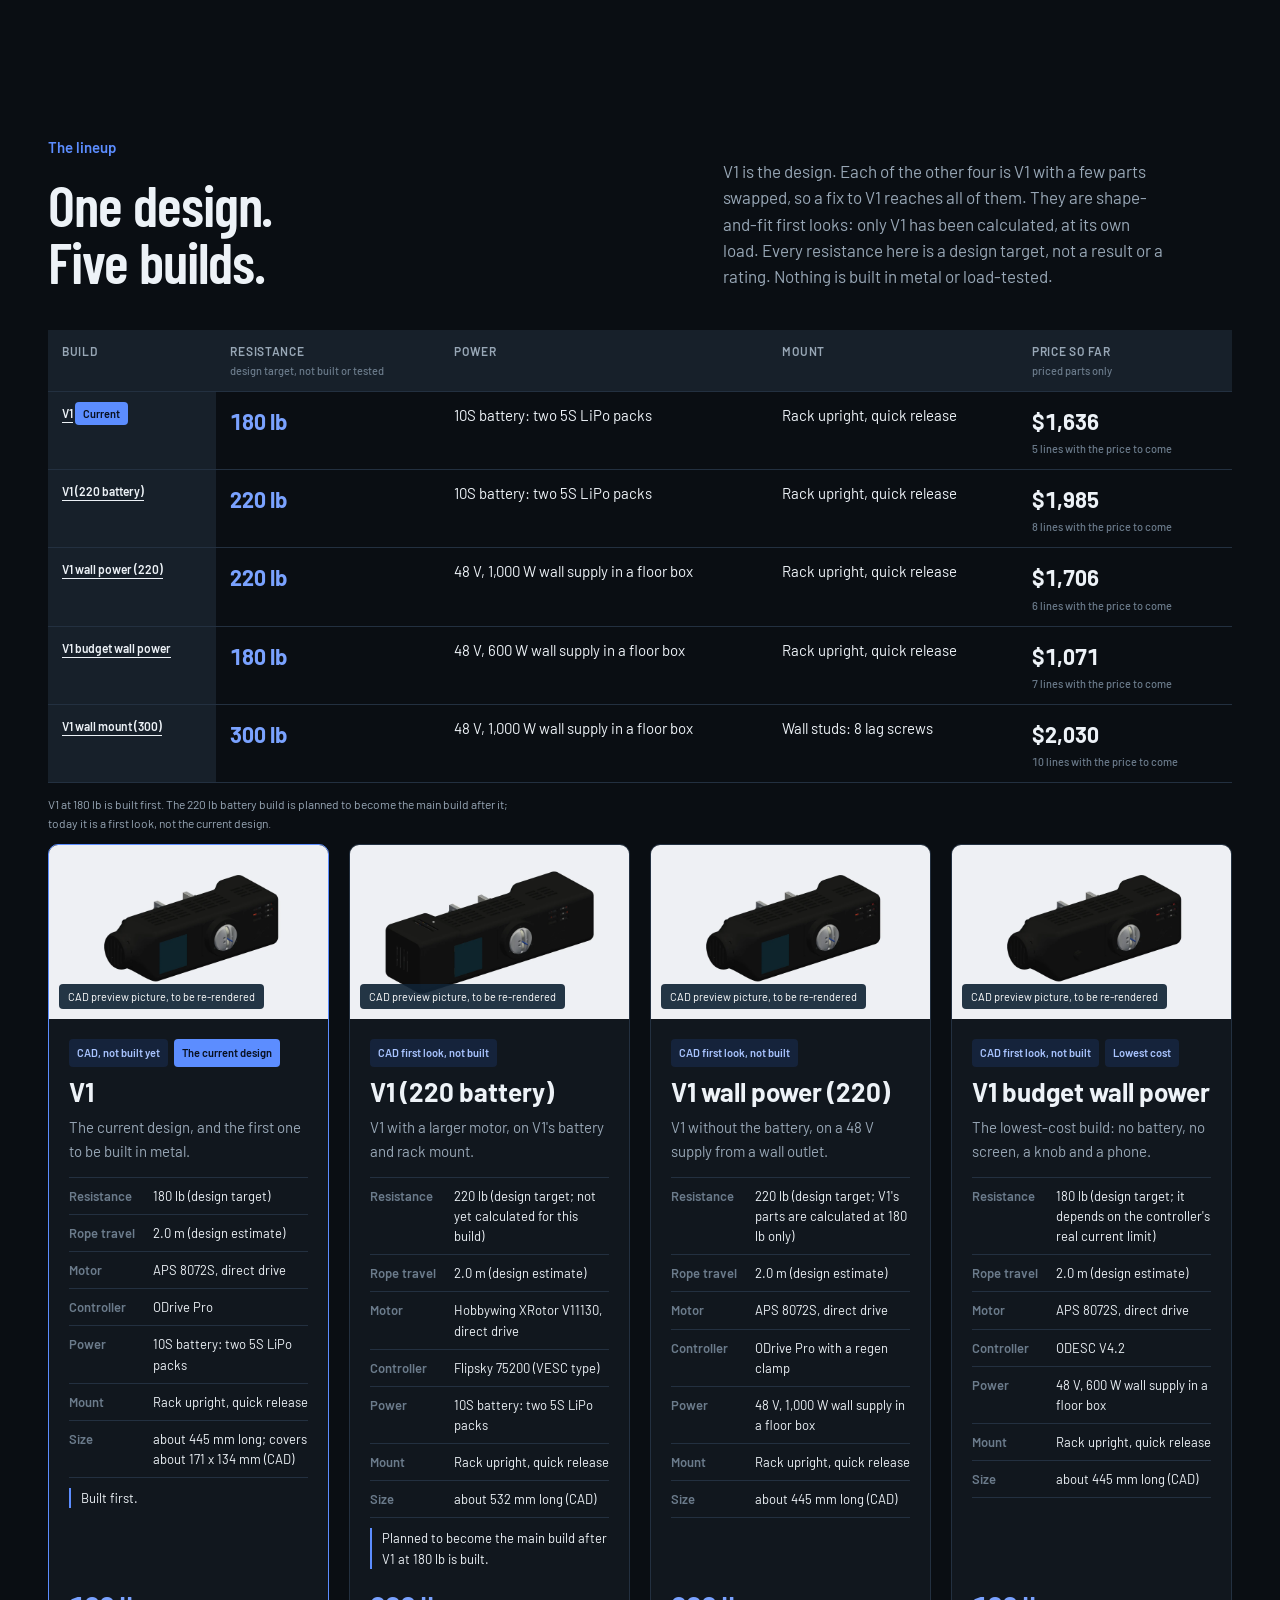
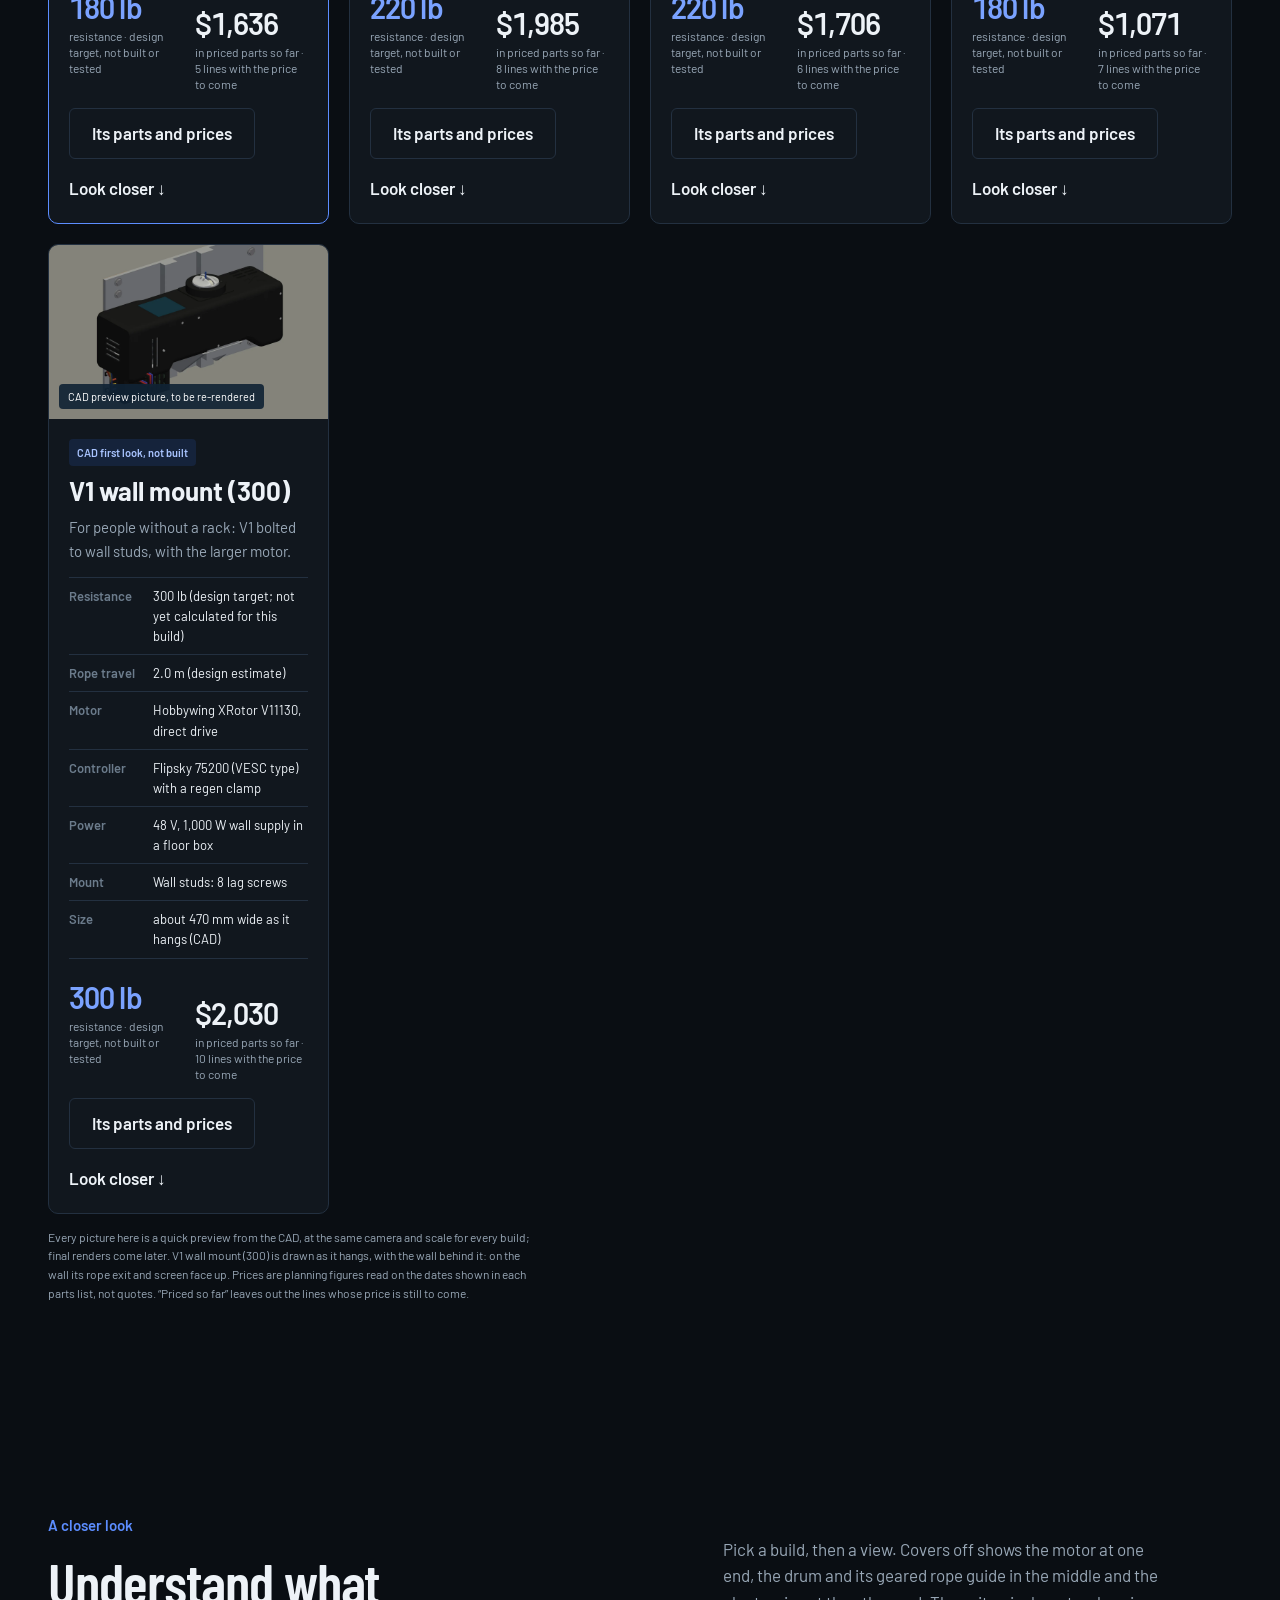
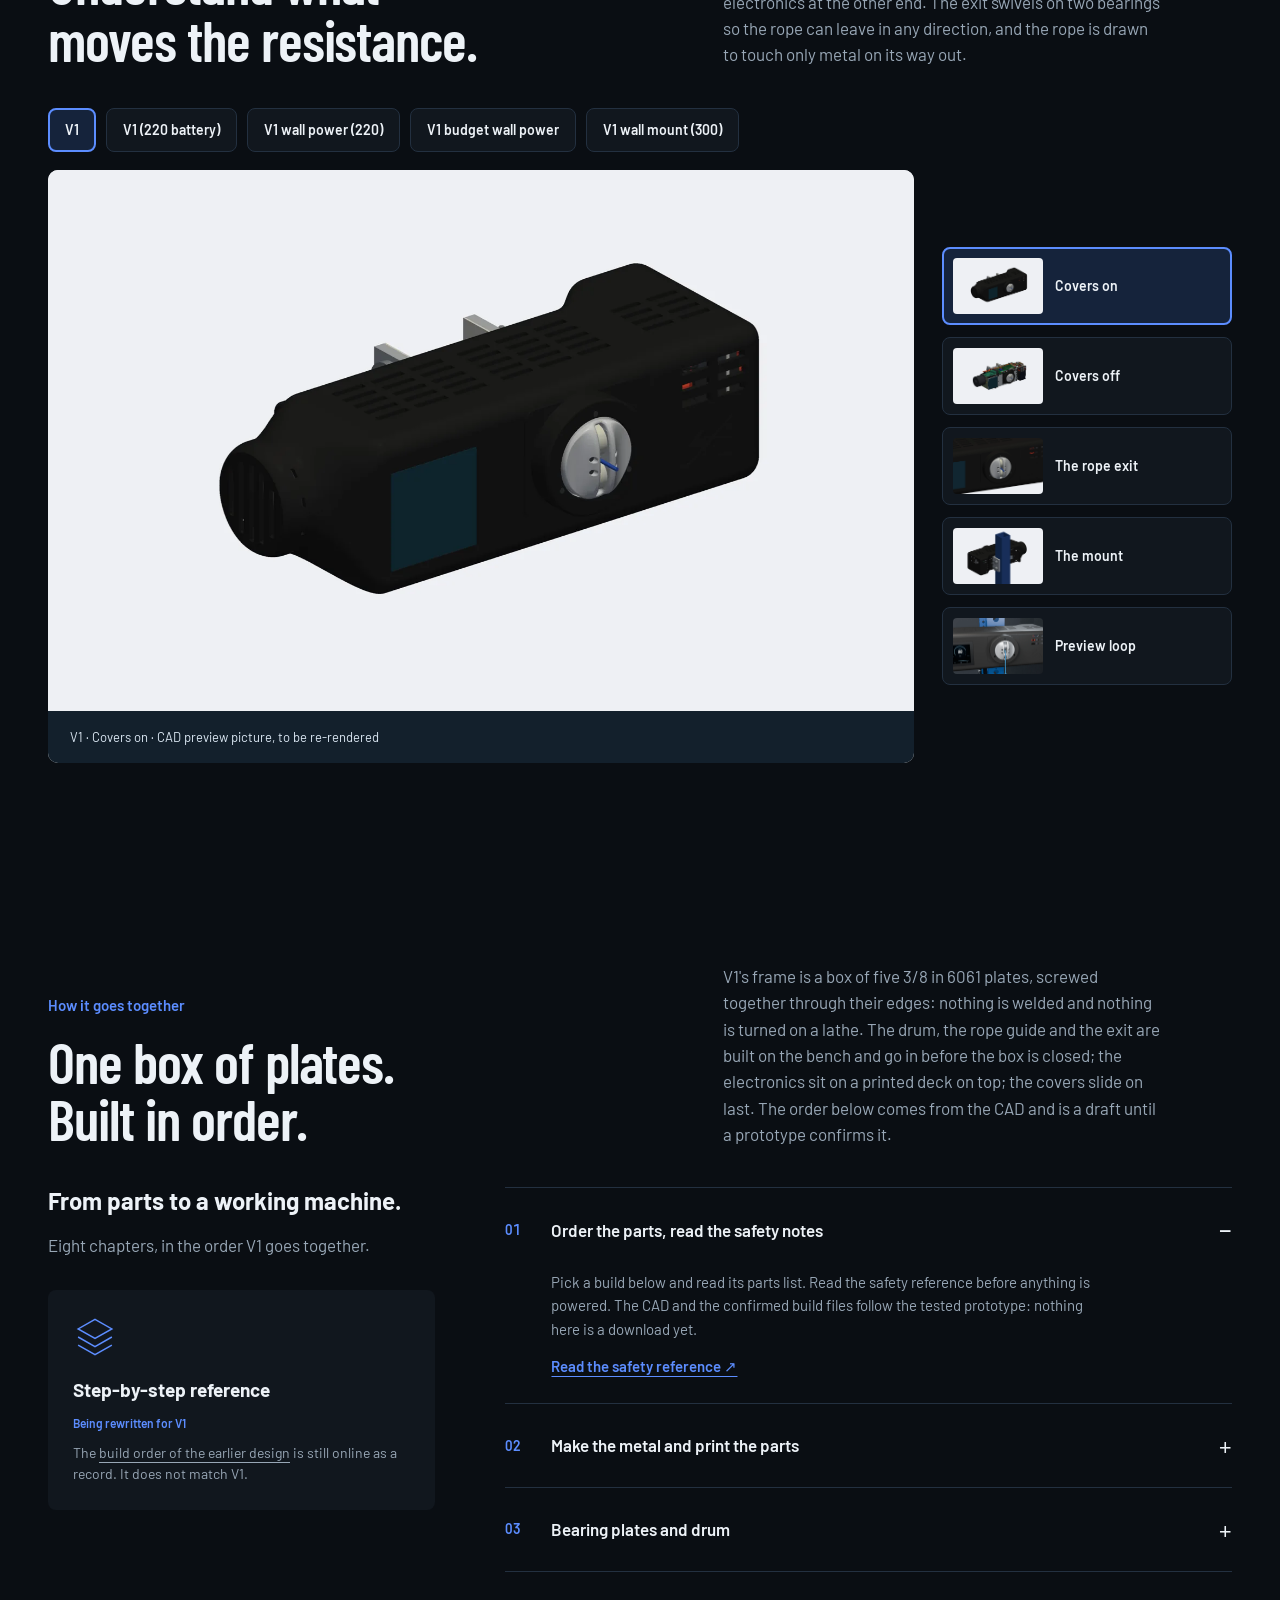
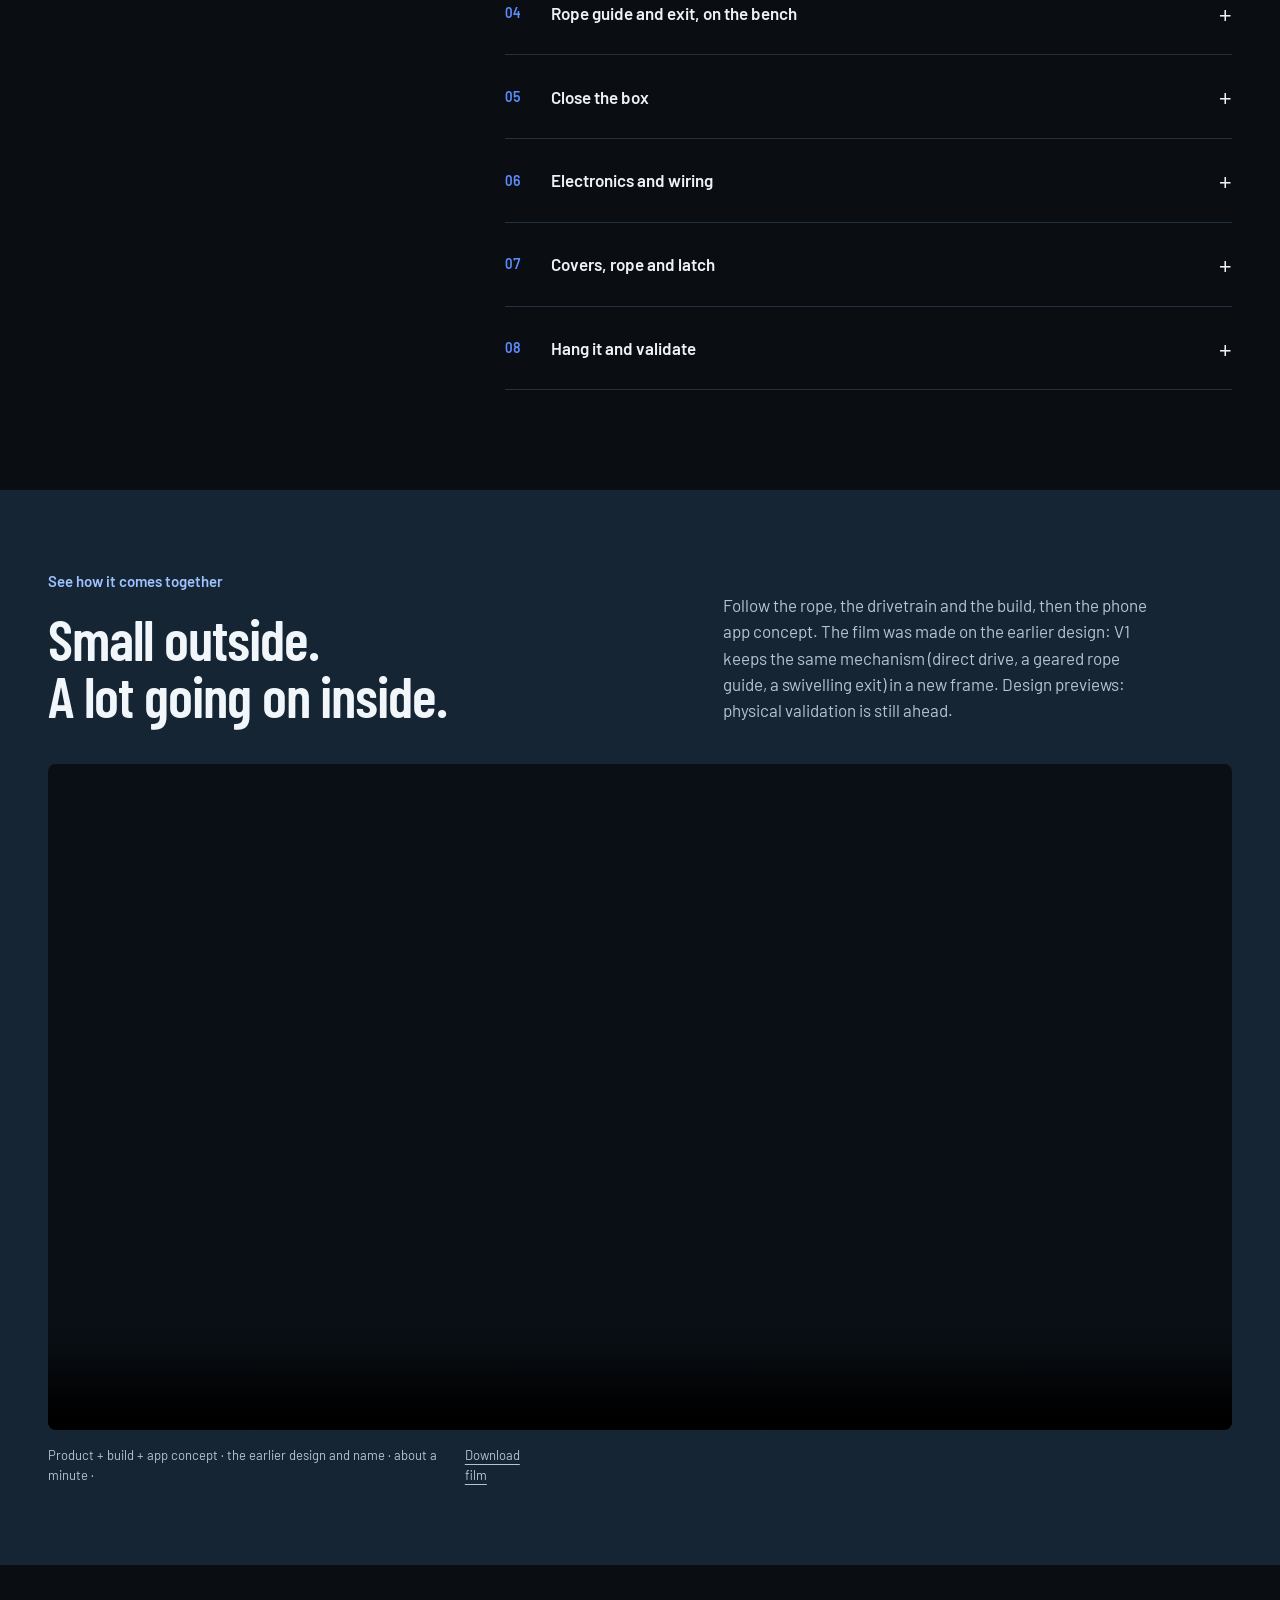
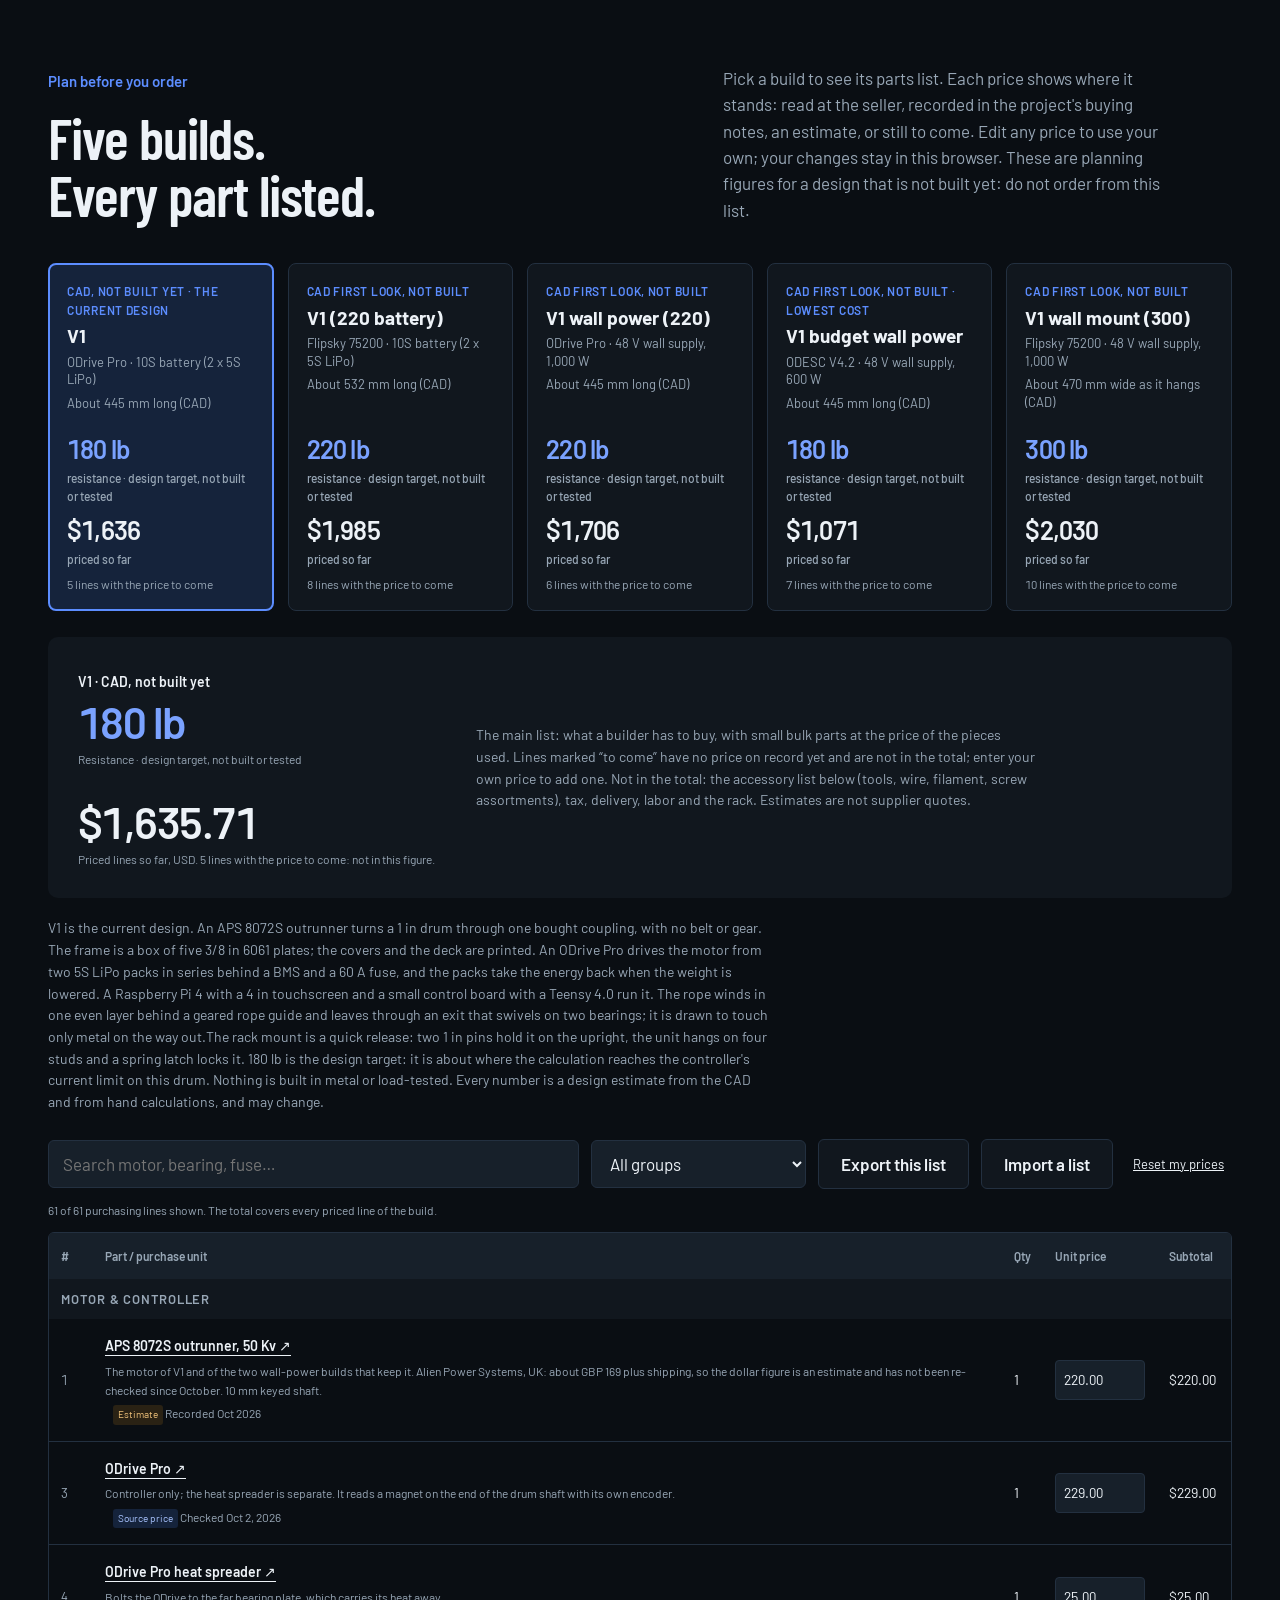
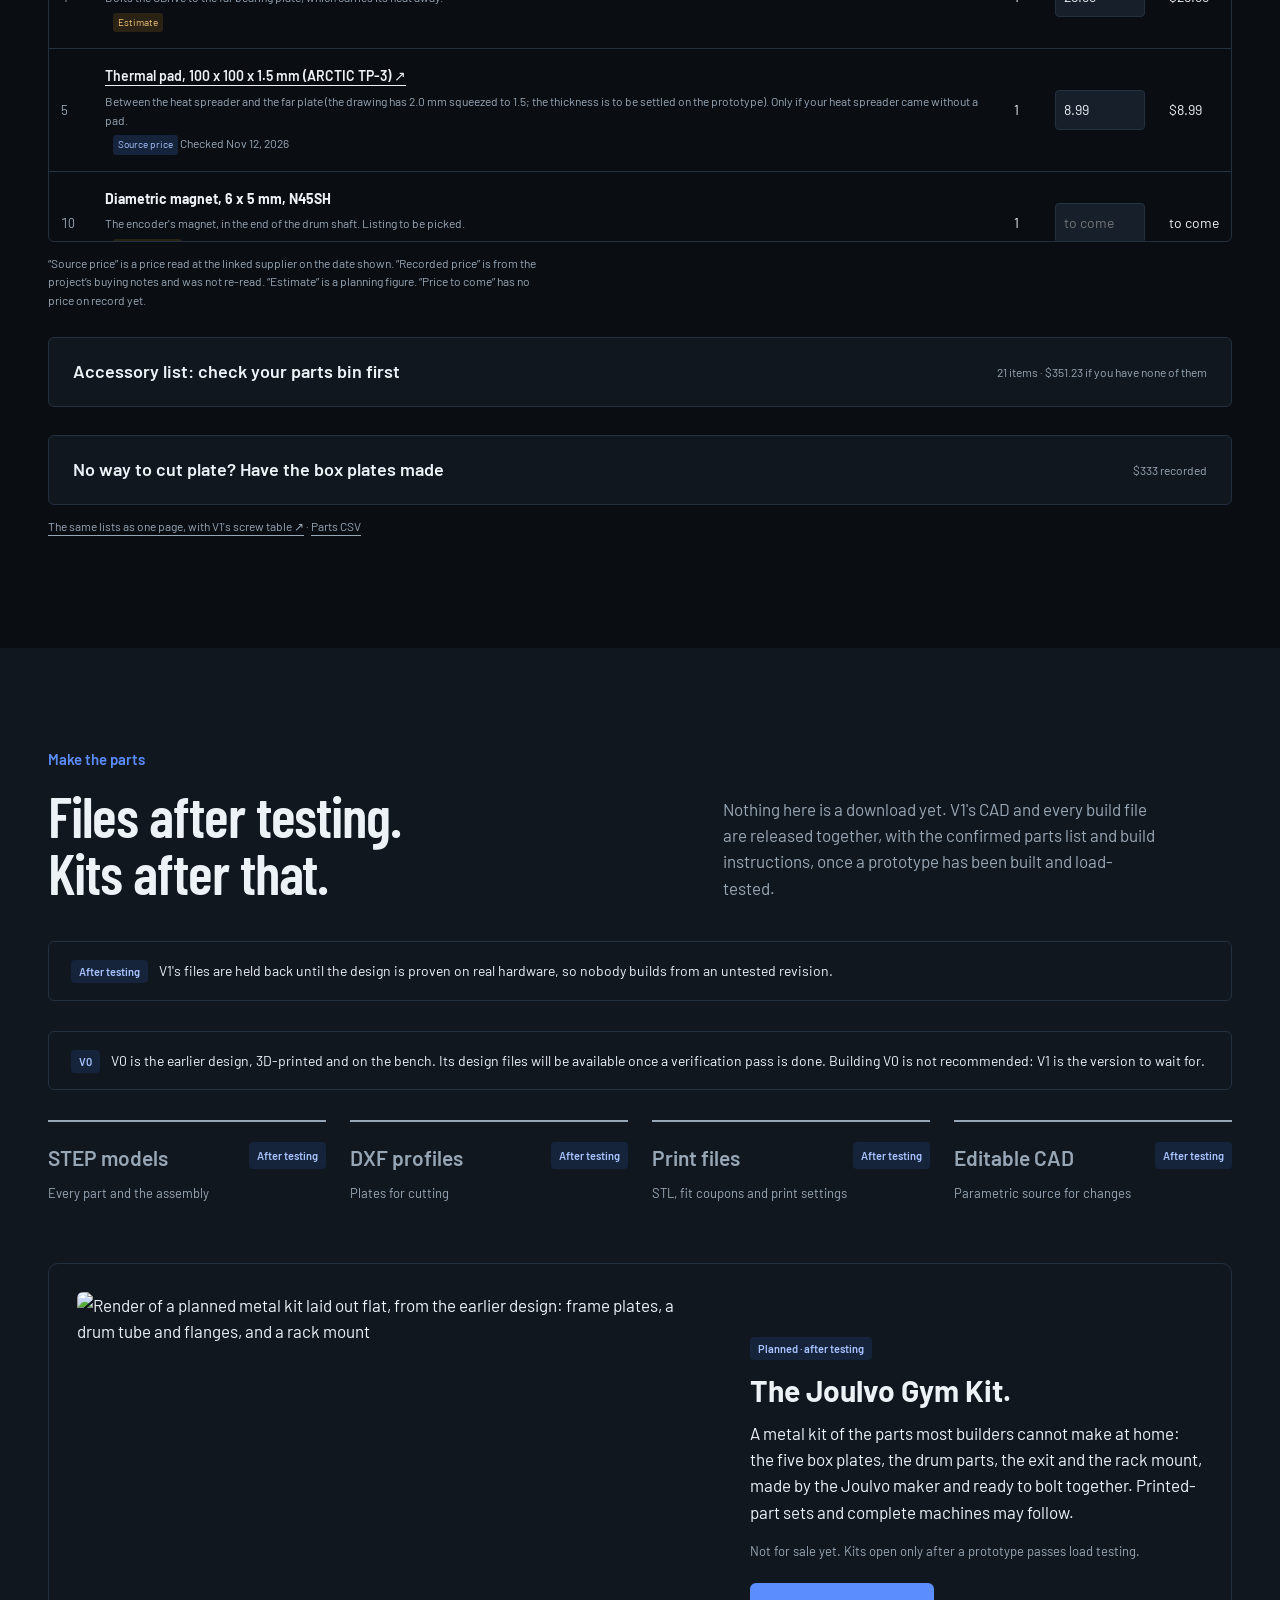
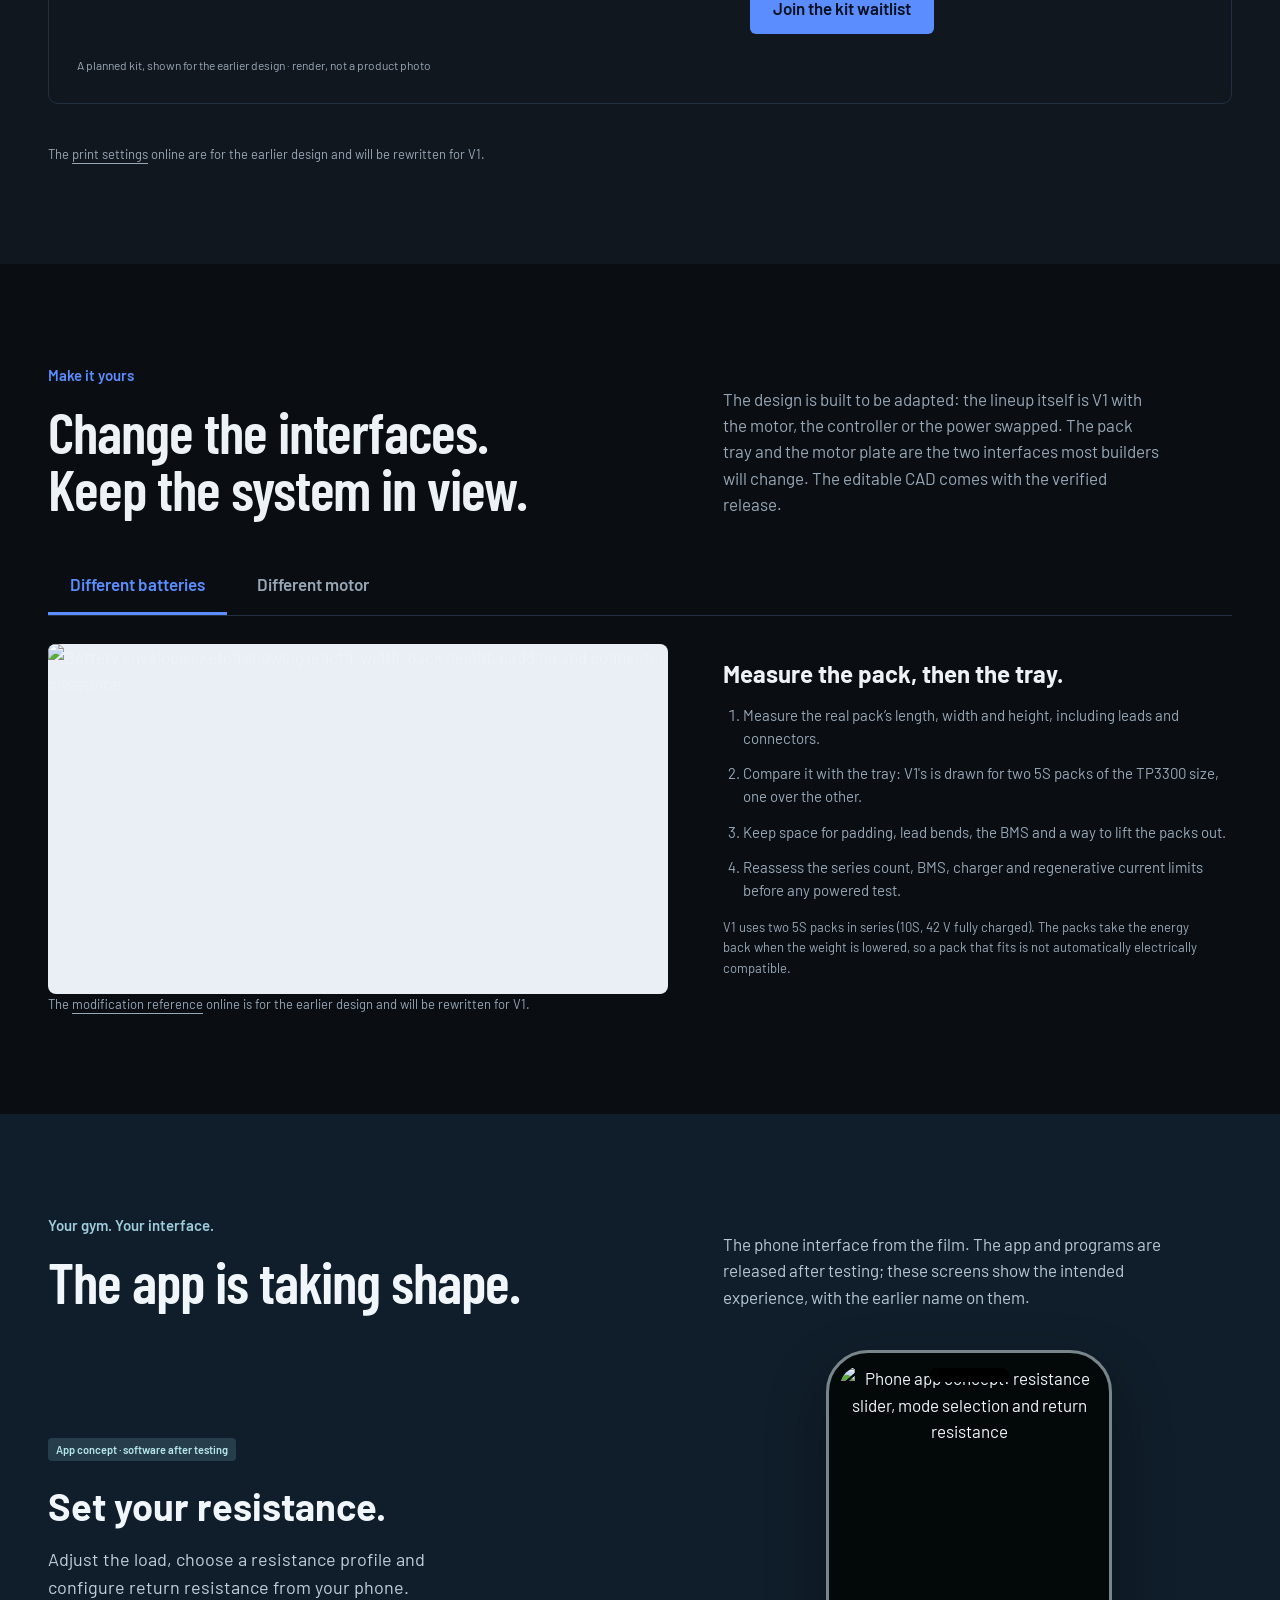
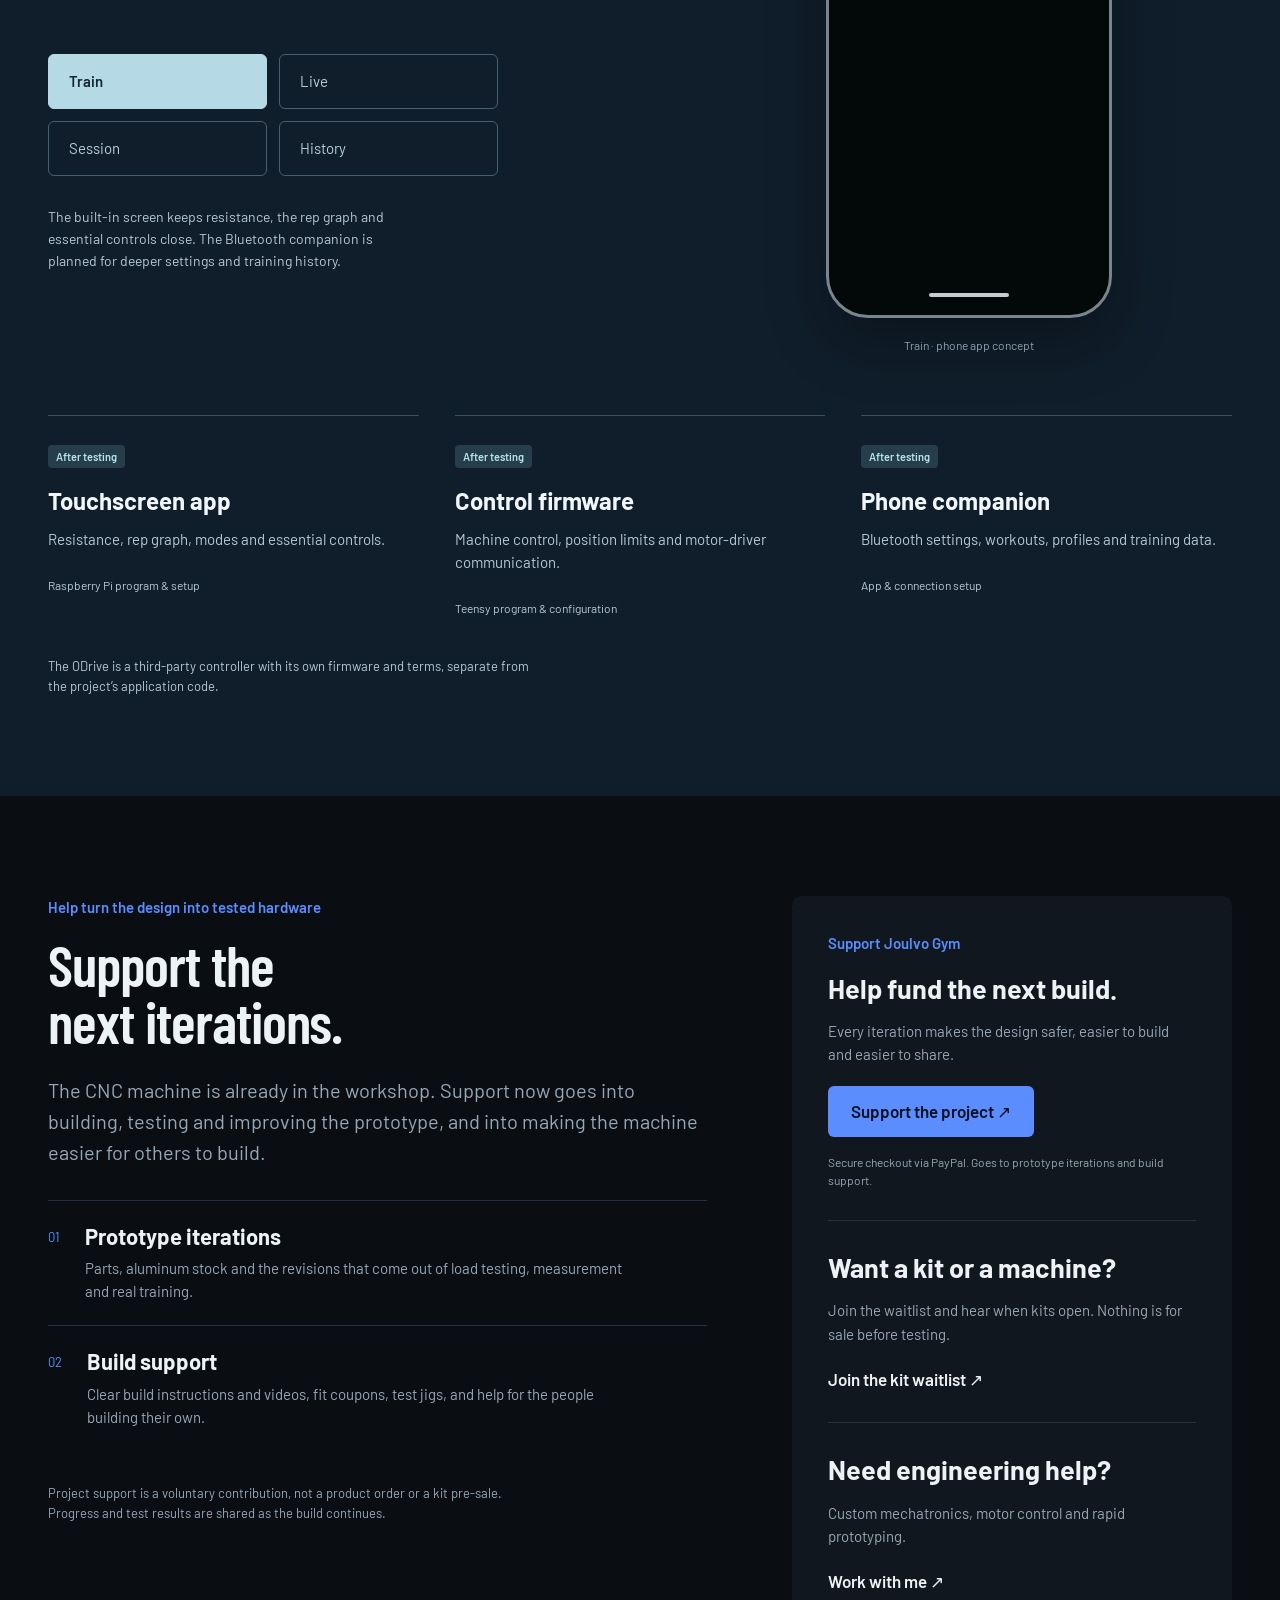
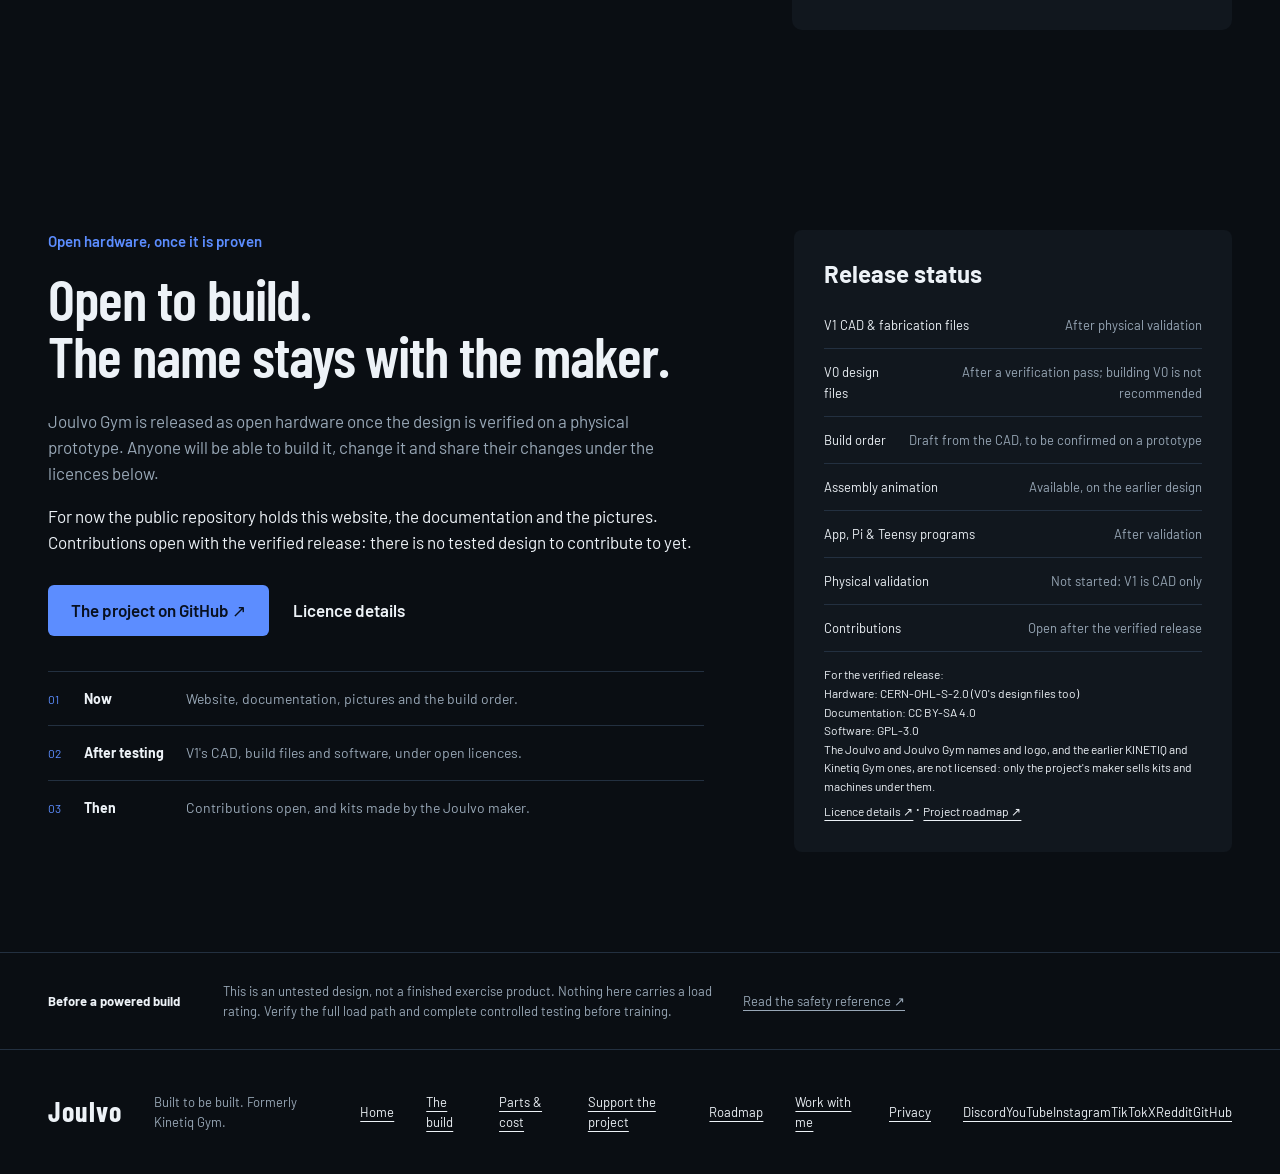
==== commit de9838ed: "Site: new repository address, and http://joulvo.com goes to https - The repository is TrentIndeed/jo" ====
--- a/site/build.html
+++ b/site/build.html
@@ -76,9 +76,9 @@
 
   <section id="support" class="section container support-section"><div><p class="section-kicker">Help turn the design into tested hardware</p><h2>Support the<br>next iterations.</h2><p class="support-lead">The CNC machine is already in the workshop. Support now goes into building, testing and improving the prototype, and into making the machine easier for others to build.</p><div class="funding-goals"><article><span>01</span><div><h3>Prototype iterations</h3><p>Parts, aluminum stock and the revisions that come out of load testing, measurement and real training.</p></div></article><article><span>02</span><div><h3>Build support</h3><p>Clear build instructions and videos, fit coupons, test jigs, and help for the people building their own.</p></div></article></div><p class="quiet">Project support is a voluntary contribution, not a product order or a kit pre-sale. Progress and test results are shared as the build continues.</p></div><aside class="support-panel"><p class="section-kicker">Support Joulvo Gym</p><h3>Help fund the next build.</h3><p>Every iteration makes the design safer, easier to build and easier to share.</p><a id="donate-link" class="button primary" hidden>Support the project ↗</a><p id="donation-pending" class="setup-note">Donation link coming soon.</p><p id="donation-description" class="quiet">Funds go to prototype iterations and build support.</p><hr><h3>Want a kit or a machine?</h3><p>Join the waitlist and hear when kits open. Nothing is for sale before testing.</p><a class="text-link" href="/#join">Join the kit waitlist ↗</a><hr><h3>Need engineering help?</h3><p>Custom mechatronics, motor control and rapid prototyping.</p><a class="text-link" href="/work">Work with me ↗</a></aside></section>
 
-  <section id="open-source" class="section container open-source"><div><p class="section-kicker">Open hardware, once it is proven</p><h2>Open to build.<br>The name stays with the maker.</h2><p>Joulvo Gym is released as open hardware once the design is verified on a physical prototype. Anyone will be able to build it, change it and share their changes under the licences below.</p><p>For now the public repository holds this website, the documentation and the pictures. Contributions open with the verified release: there is no tested design to contribute to yet.</p><div class="actions"><a class="button primary" href="https://github.com/TrentIndeed/kinetiqgym">The project on GitHub ↗</a><a href="docs/LICENSE.html" class="text-link">Licence details</a></div><ol class="contribution-flow"><li><strong>Now</strong><span>Website, documentation, pictures and the build order.</span></li><li><strong>After testing</strong><span>V1's CAD, build files and software, under open licences.</span></li><li><strong>Then</strong><span>Contributions open, and kits made by the Joulvo maker.</span></li></ol></div><div class="release-status"><h3>Release status</h3><dl><div><dt>V1 CAD & fabrication files</dt><dd>After physical validation</dd></div><div><dt>V0 design files</dt><dd>After a verification pass; building V0 is not recommended</dd></div><div><dt>Build order</dt><dd>Draft from the CAD, to be confirmed on a prototype</dd></div><div><dt>Assembly animation</dt><dd>Available, on the earlier design</dd></div><div><dt>App, Pi & Teensy programs</dt><dd>After validation</dd></div><div><dt>Physical validation</dt><dd>Not started: V1 is CAD only</dd></div><div><dt>Contributions</dt><dd>Open after the verified release</dd></div></dl><p>For the verified release:<br>Hardware: CERN-OHL-S-2.0 (V0's design files too)<br>Documentation: CC BY-SA 4.0<br>Software: GPL-3.0<br>The Joulvo and Joulvo Gym names and logo, and the earlier KINETIQ and Kinetiq Gym ones, are not licensed: only the project's maker sells kits and machines under them.</p><a href="docs/LICENSE.html">Licence details ↗</a> · <a href="docs/roadmap.html">Project roadmap ↗</a></div></section>
+  <section id="open-source" class="section container open-source"><div><p class="section-kicker">Open hardware, once it is proven</p><h2>Open to build.<br>The name stays with the maker.</h2><p>Joulvo Gym is released as open hardware once the design is verified on a physical prototype. Anyone will be able to build it, change it and share their changes under the licences below.</p><p>For now the public repository holds this website, the documentation and the pictures. Contributions open with the verified release: there is no tested design to contribute to yet.</p><div class="actions"><a class="button primary" href="https://github.com/TrentIndeed/joulvo-gym">The project on GitHub ↗</a><a href="docs/LICENSE.html" class="text-link">Licence details</a></div><ol class="contribution-flow"><li><strong>Now</strong><span>Website, documentation, pictures and the build order.</span></li><li><strong>After testing</strong><span>V1's CAD, build files and software, under open licences.</span></li><li><strong>Then</strong><span>Contributions open, and kits made by the Joulvo maker.</span></li></ol></div><div class="release-status"><h3>Release status</h3><dl><div><dt>V1 CAD & fabrication files</dt><dd>After physical validation</dd></div><div><dt>V0 design files</dt><dd>After a verification pass; building V0 is not recommended</dd></div><div><dt>Build order</dt><dd>Draft from the CAD, to be confirmed on a prototype</dd></div><div><dt>Assembly animation</dt><dd>Available, on the earlier design</dd></div><div><dt>App, Pi & Teensy programs</dt><dd>After validation</dd></div><div><dt>Physical validation</dt><dd>Not started: V1 is CAD only</dd></div><div><dt>Contributions</dt><dd>Open after the verified release</dd></div></dl><p>For the verified release:<br>Hardware: CERN-OHL-S-2.0 (V0's design files too)<br>Documentation: CC BY-SA 4.0<br>Software: GPL-3.0<br>The Joulvo and Joulvo Gym names and logo, and the earlier KINETIQ and Kinetiq Gym ones, are not licensed: only the project's maker sells kits and machines under them.</p><a href="docs/LICENSE.html">Licence details ↗</a> · <a href="docs/roadmap.html">Project roadmap ↗</a></div></section>
   <aside class="safety-note container"><strong>Before a powered build</strong><p>This is an untested design, not a finished exercise product. Nothing here carries a load rating. Verify the full load path and complete controlled testing before training.</p><a href="docs/SAFETY.html">Read the safety reference ↗</a></aside>
 </main>
-<footer class="footer container"><a class="brand" href="/">Joulvo</a><p>Built to be built. <span class="formerly-note">Formerly Kinetiq Gym.</span></p><a href="/">Home</a><a href="/build">The build</a><a href="/build#parts">Parts &amp; cost</a><a href="/#support">Support the project</a><a href="/docs/roadmap">Roadmap</a><a href="/work">Work with me</a><a href="/privacy">Privacy</a><nav class="community-links" aria-label="Social links"><a href="https://discord.gg/ZMmpJqFHbB" target="_blank" rel="noopener noreferrer">Discord</a><a href="https://www.youtube.com/@trenton_dragon" target="_blank" rel="noopener noreferrer">YouTube</a><a href="https://www.instagram.com/mr.dragon2002/" target="_blank" rel="noopener noreferrer">Instagram</a><a href="https://www.tiktok.com/@locked_in_dragon" target="_blank" rel="noopener noreferrer">TikTok</a><a href="https://x.com/TIndeed45671" target="_blank" rel="noopener noreferrer">X</a><a href="https://www.reddit.com/r/KinetiqGym/" target="_blank" rel="noopener noreferrer">Reddit</a><a href="https://github.com/TrentIndeed/kinetiqgym" target="_blank" rel="noopener noreferrer">GitHub</a></nav></footer>
+<footer class="footer container"><a class="brand" href="/">Joulvo</a><p>Built to be built. <span class="formerly-note">Formerly Kinetiq Gym.</span></p><a href="/">Home</a><a href="/build">The build</a><a href="/build#parts">Parts &amp; cost</a><a href="/#support">Support the project</a><a href="/docs/roadmap">Roadmap</a><a href="/work">Work with me</a><a href="/privacy">Privacy</a><nav class="community-links" aria-label="Social links"><a href="https://discord.gg/ZMmpJqFHbB" target="_blank" rel="noopener noreferrer">Discord</a><a href="https://www.youtube.com/@trenton_dragon" target="_blank" rel="noopener noreferrer">YouTube</a><a href="https://www.instagram.com/mr.dragon2002/" target="_blank" rel="noopener noreferrer">Instagram</a><a href="https://www.tiktok.com/@locked_in_dragon" target="_blank" rel="noopener noreferrer">TikTok</a><a href="https://x.com/TIndeed45671" target="_blank" rel="noopener noreferrer">X</a><a href="https://www.reddit.com/r/KinetiqGym/" target="_blank" rel="noopener noreferrer">Reddit</a><a href="https://github.com/TrentIndeed/joulvo-gym" target="_blank" rel="noopener noreferrer">GitHub</a></nav></footer>
 <dialog id="import-dialog" class="import-dialog" aria-labelledby="import-title"><h2 id="import-title">Use your saved prices?</h2><p id="import-summary"></p><p id="import-warning" class="import-warning" hidden></p><p id="import-left" class="quiet" hidden></p><p class="quiet">Prices stay in this browser. They are not sent to the site.</p><div class="actions"><button id="import-yes" class="button primary" type="button">Use these prices</button><button id="import-no" class="button secondary" type="button" autofocus>Not now</button></div></dialog>
 </body></html>
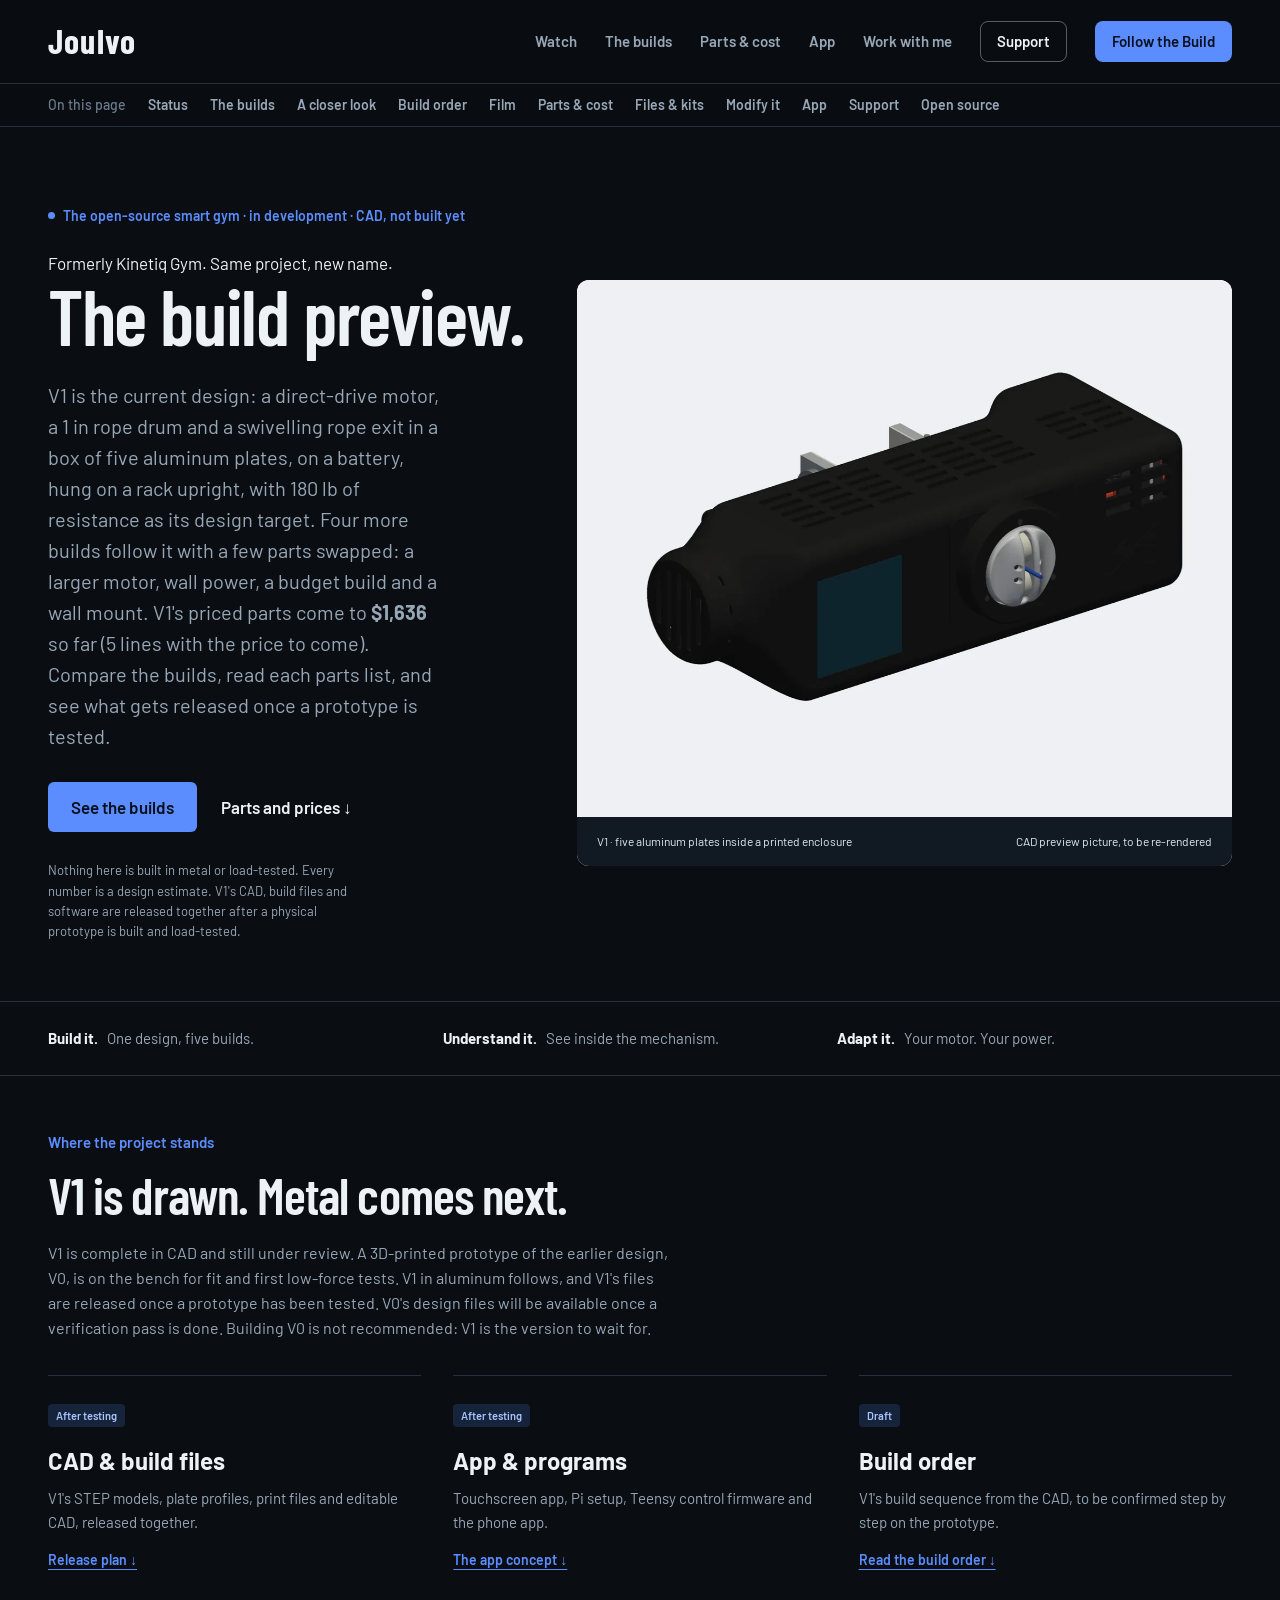
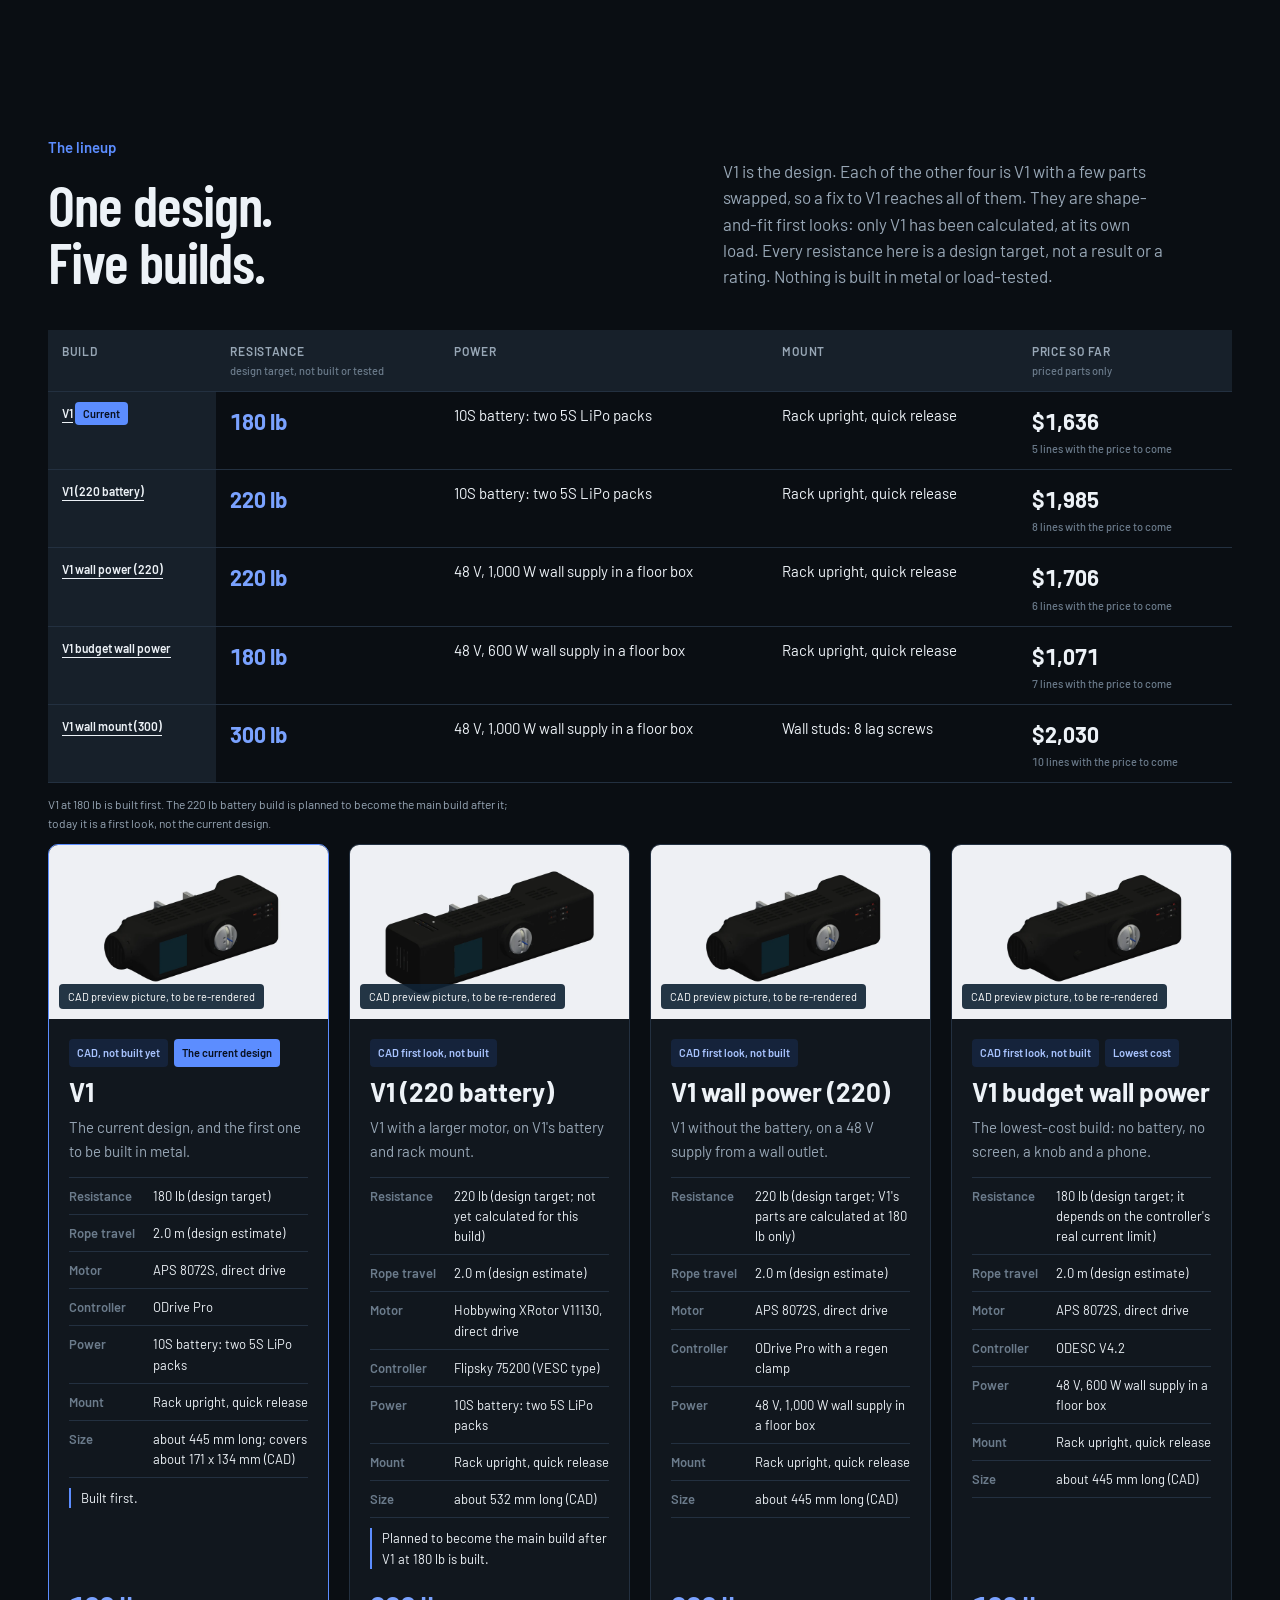
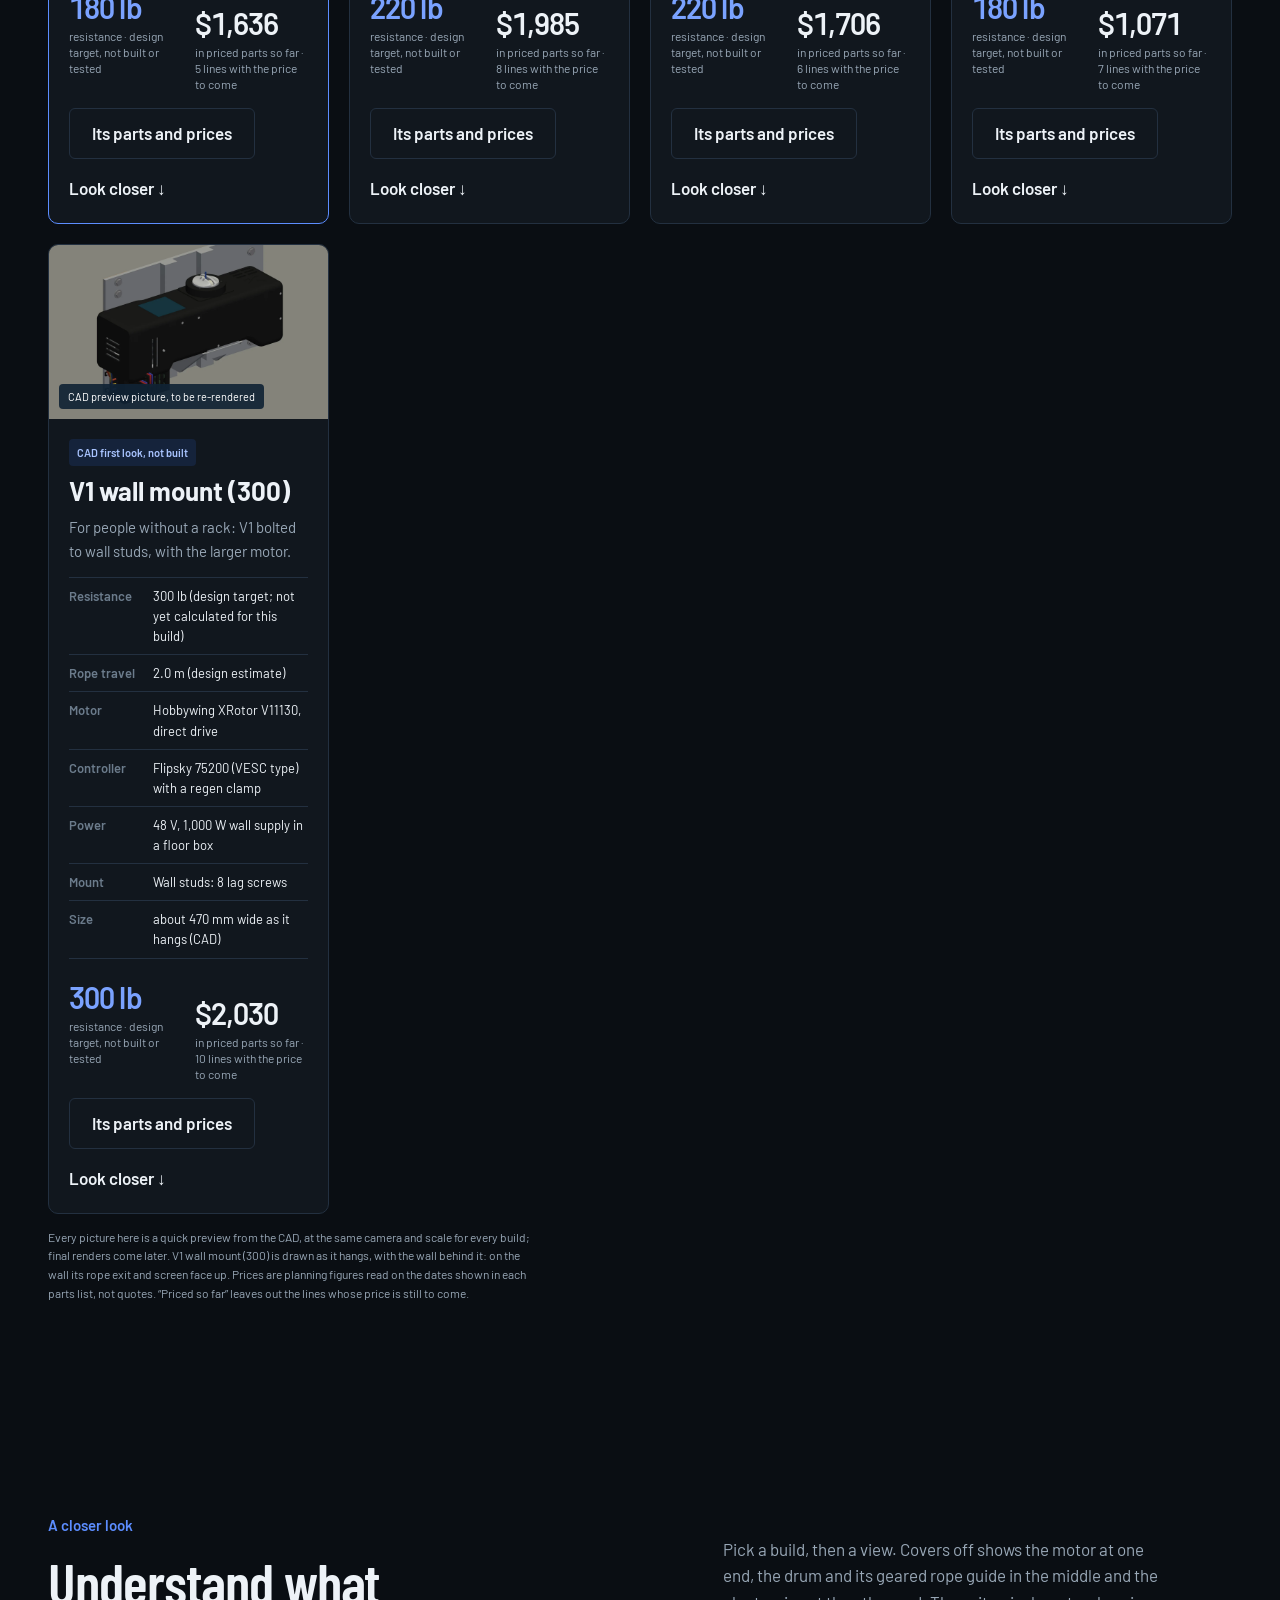
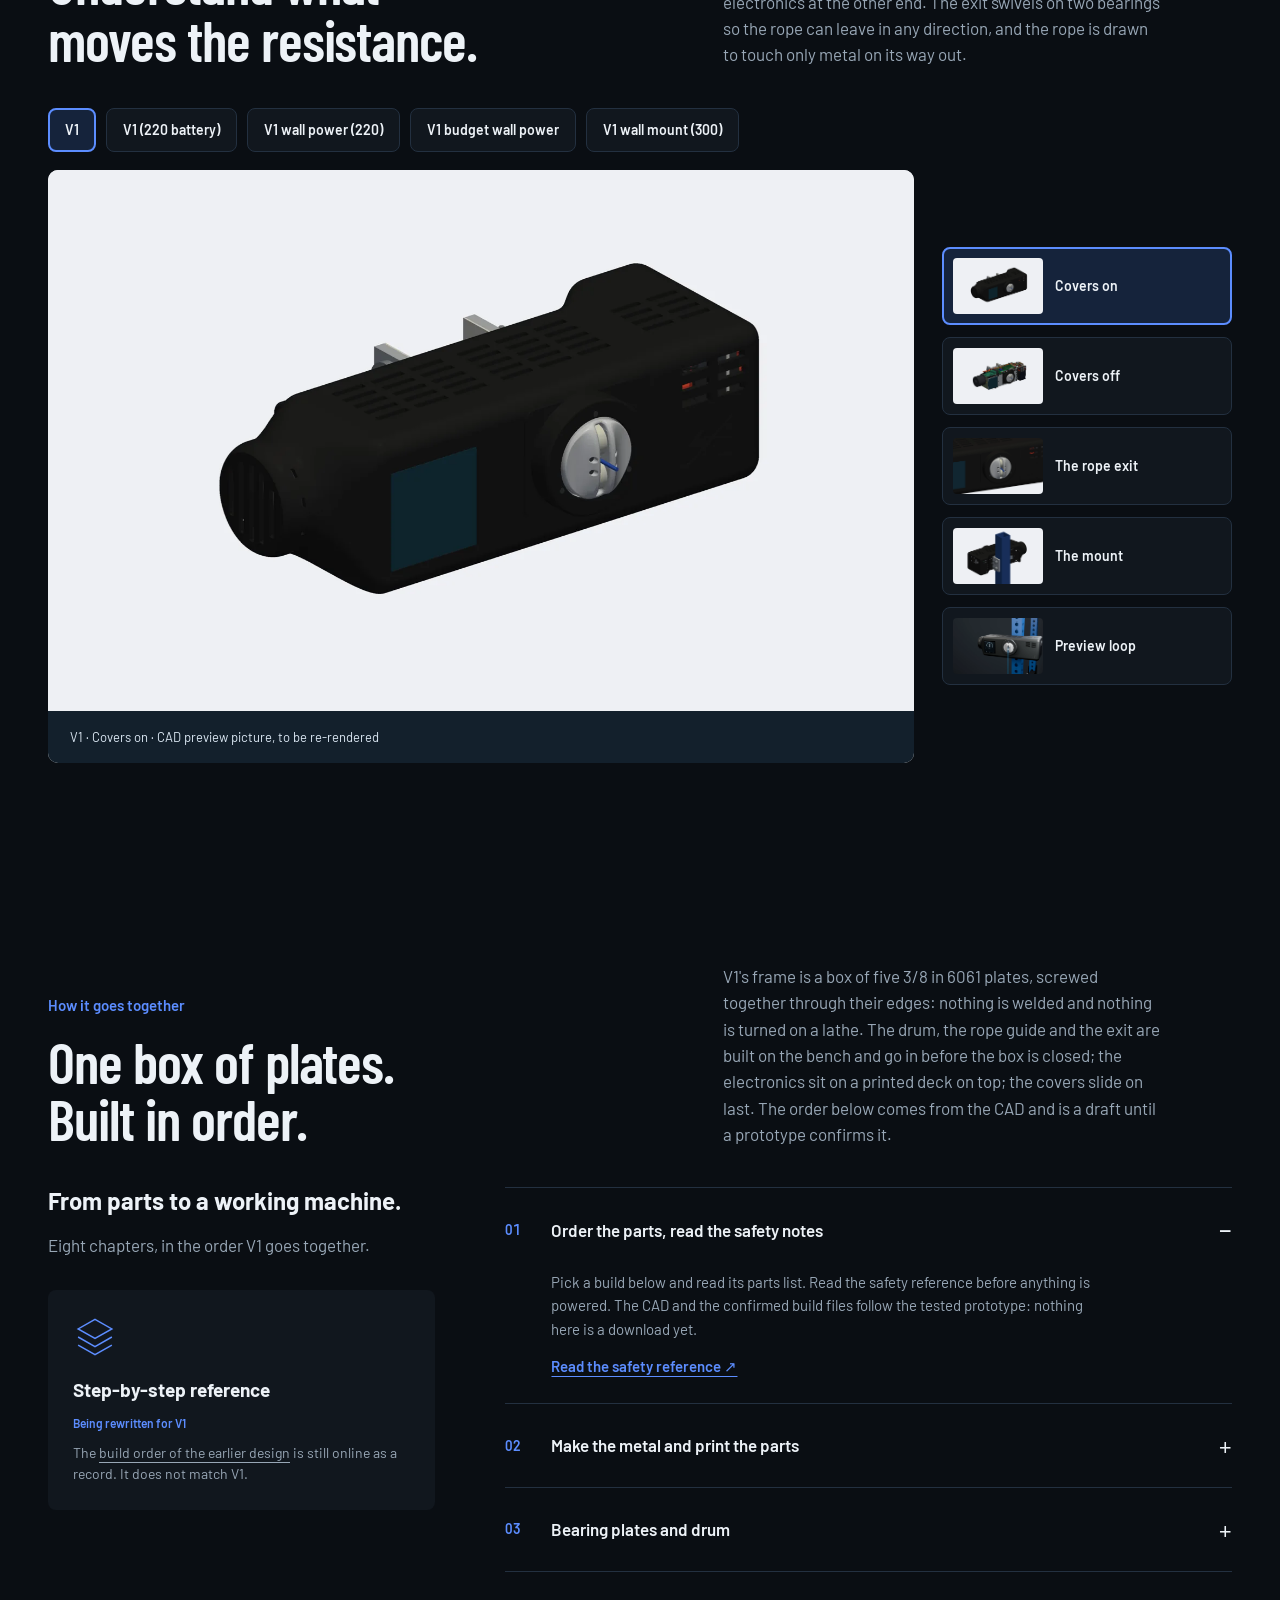
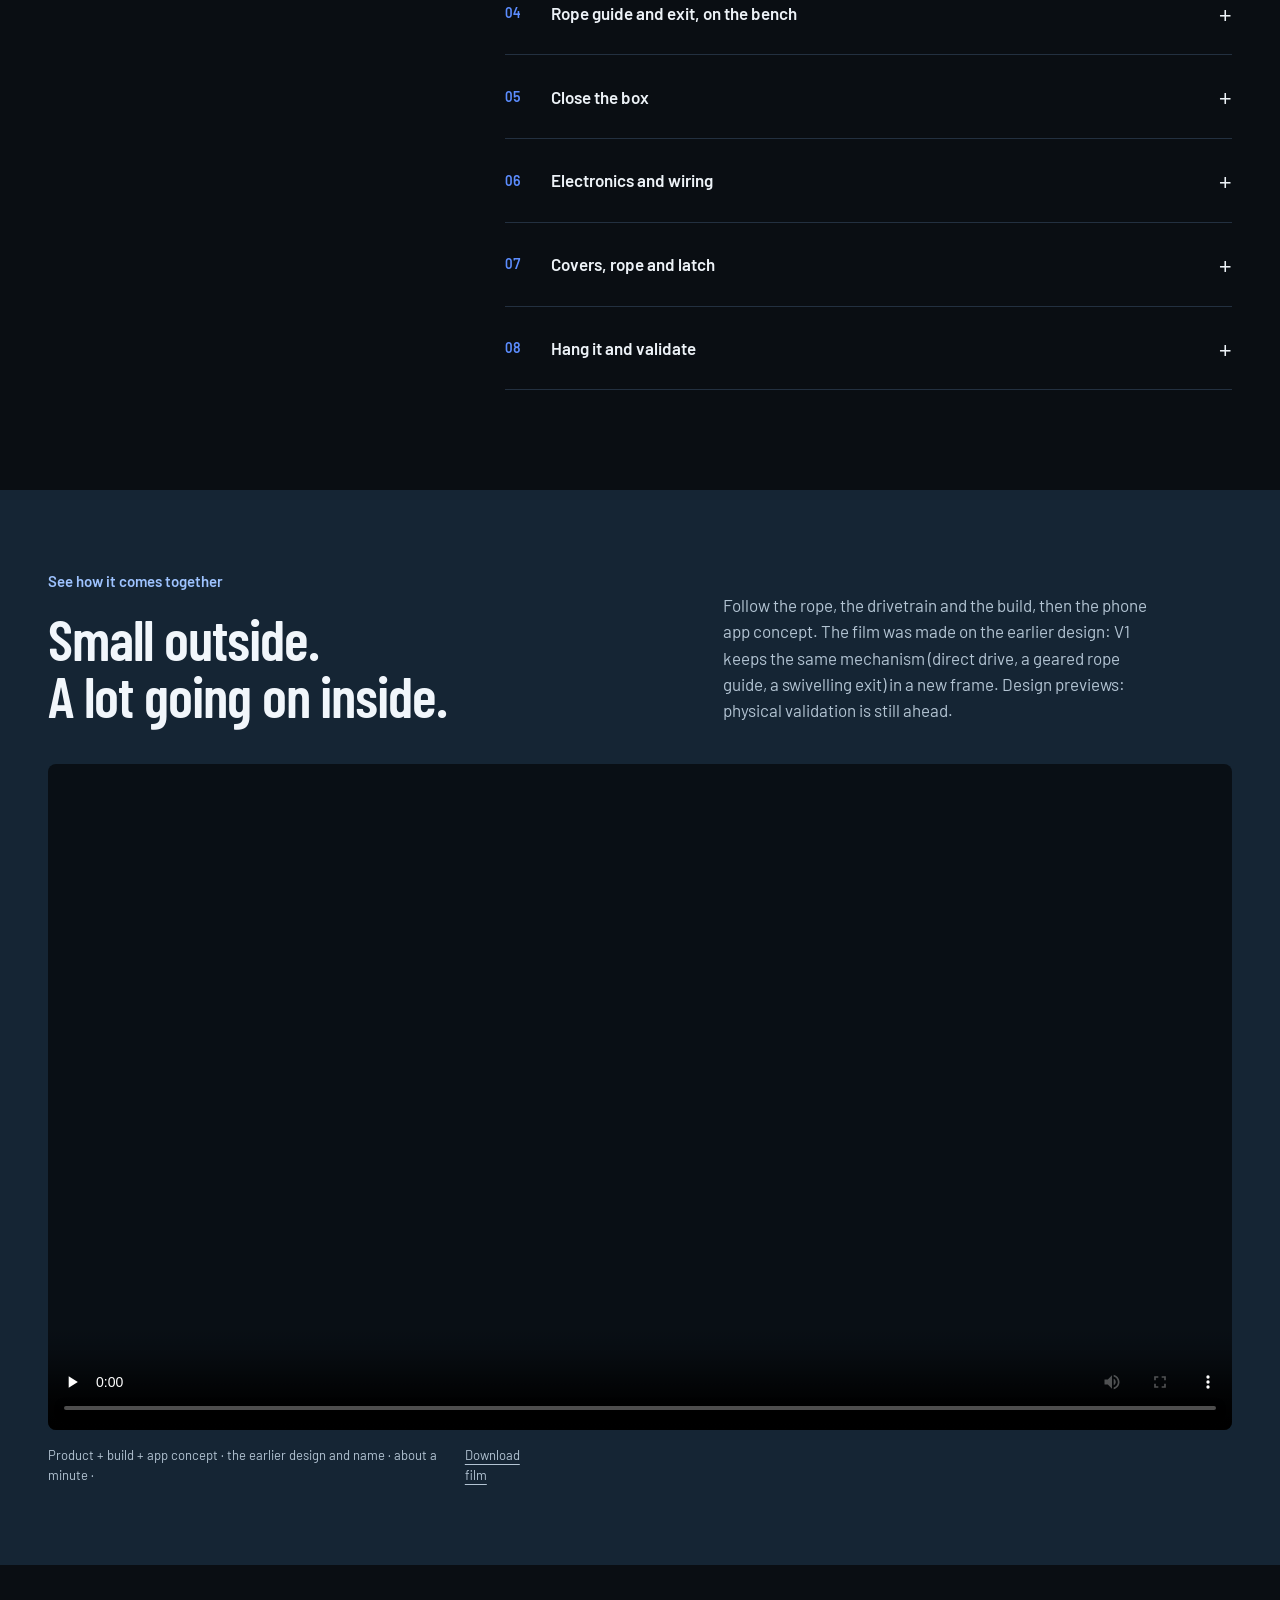
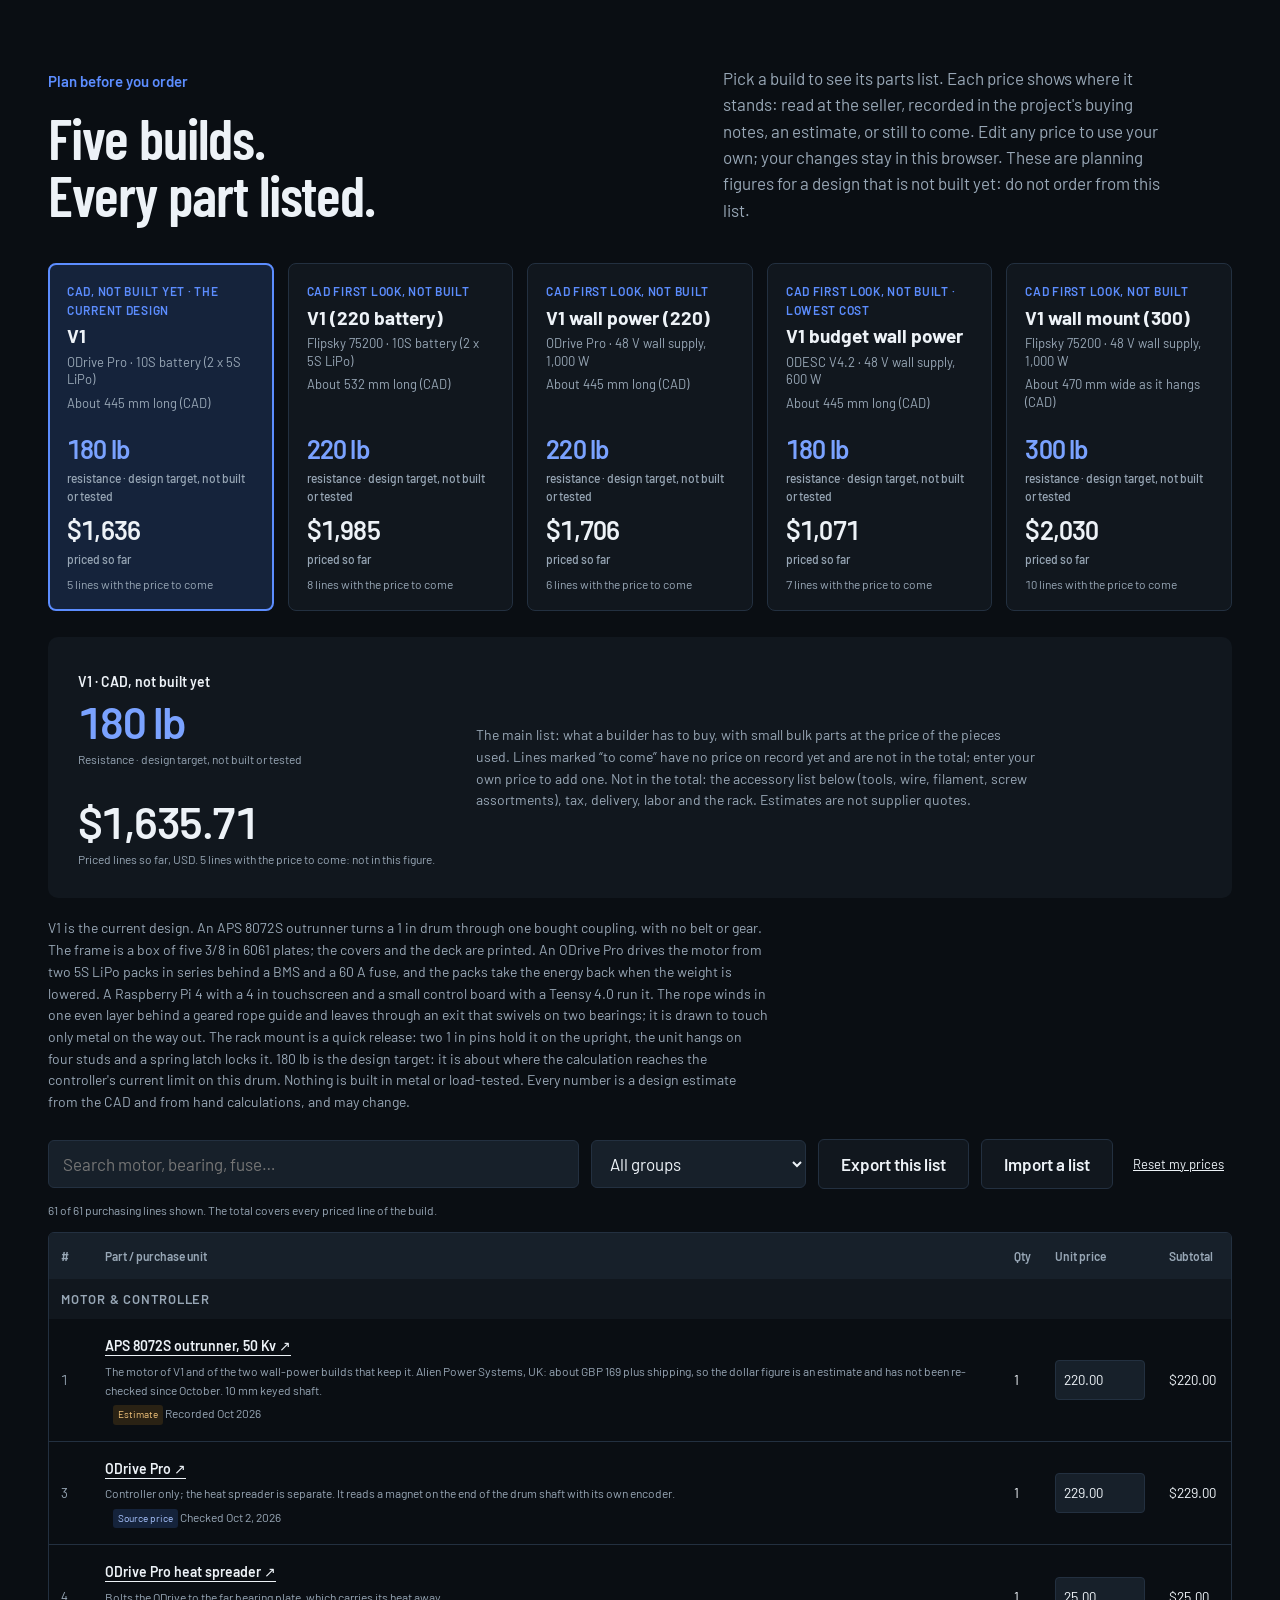
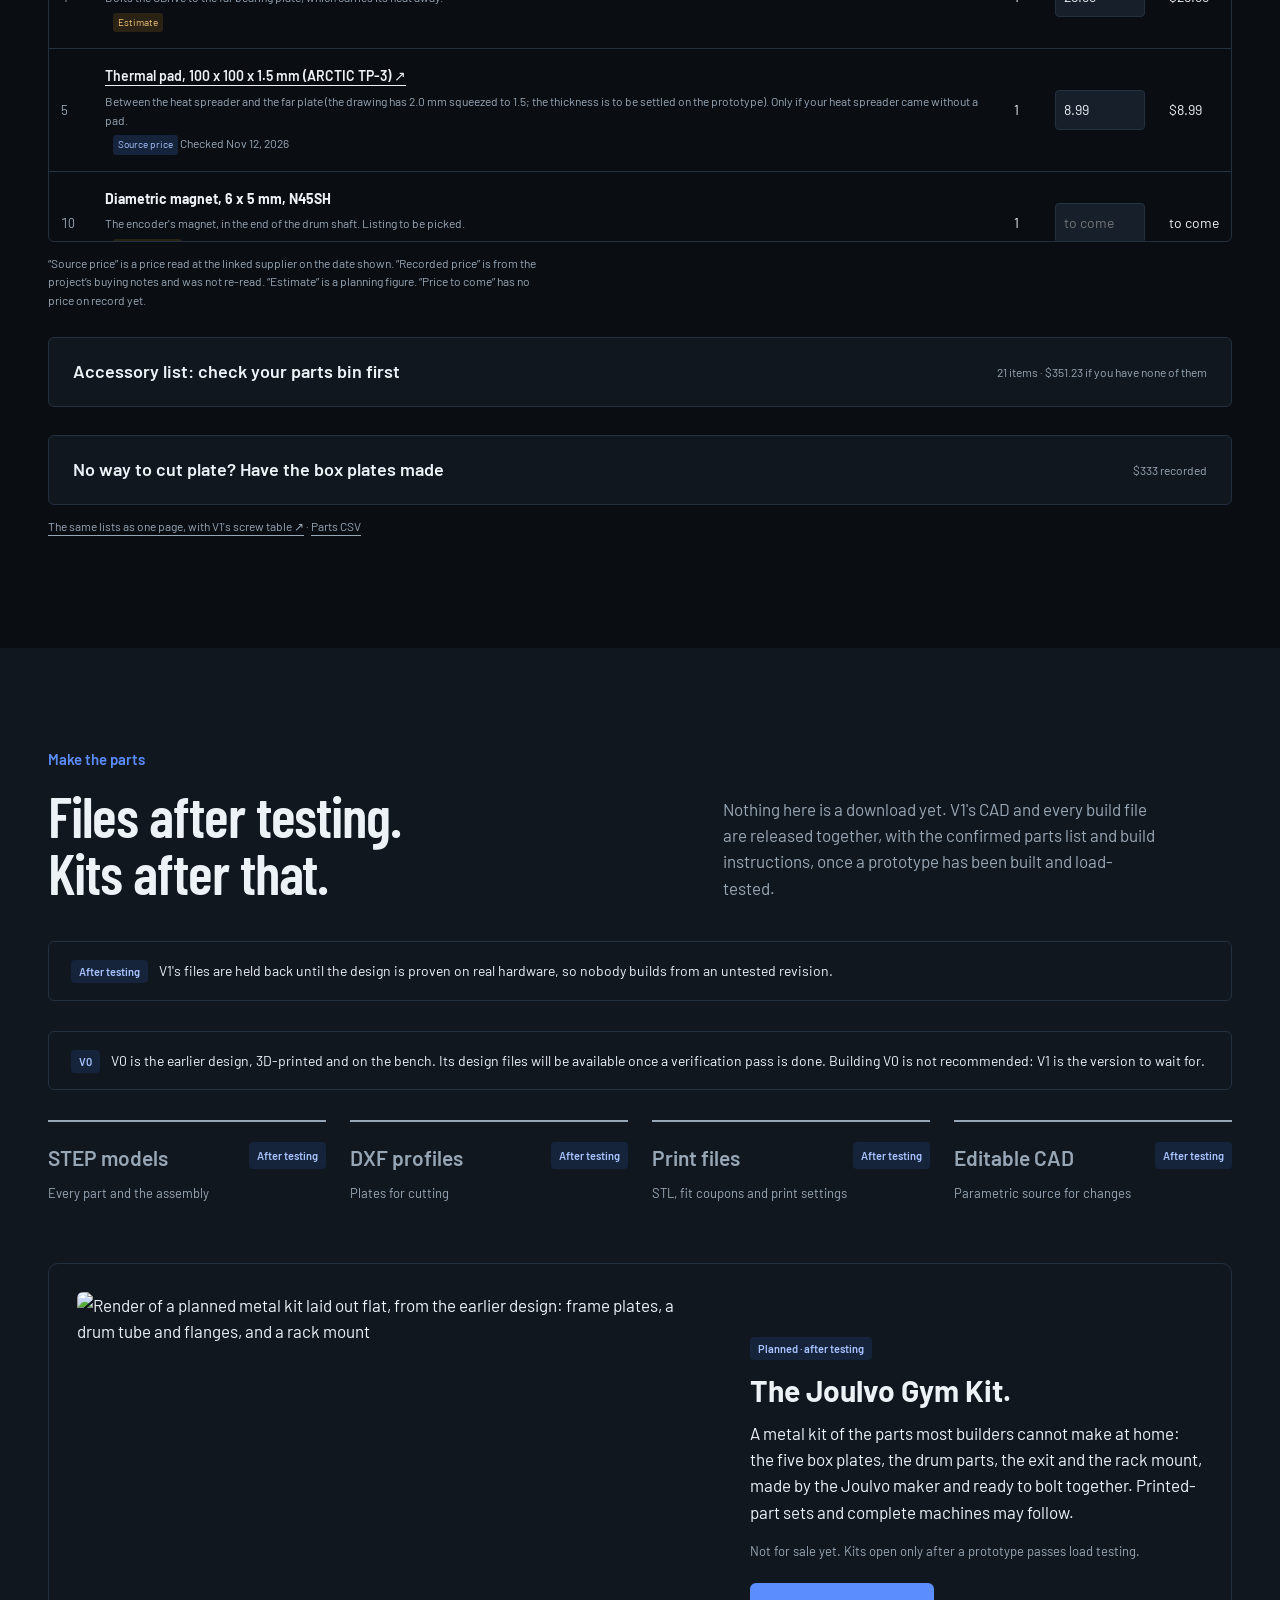
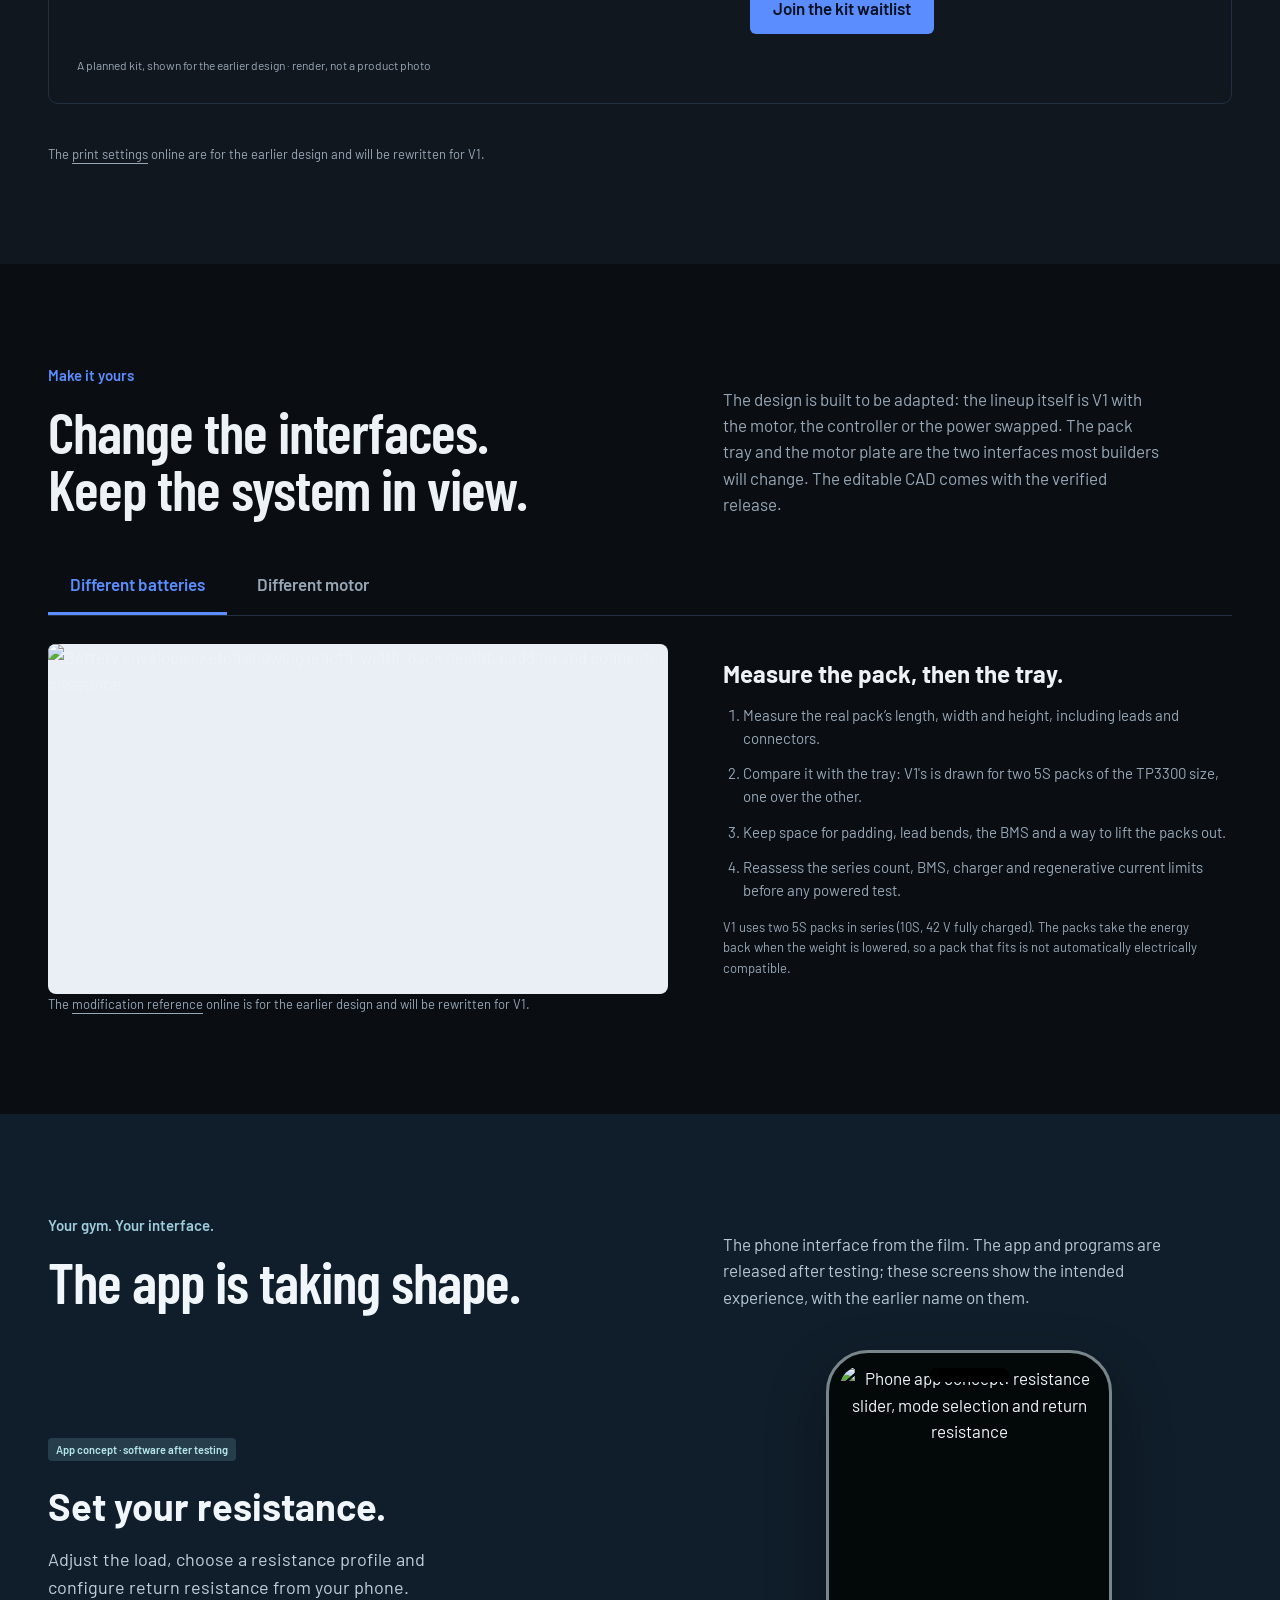
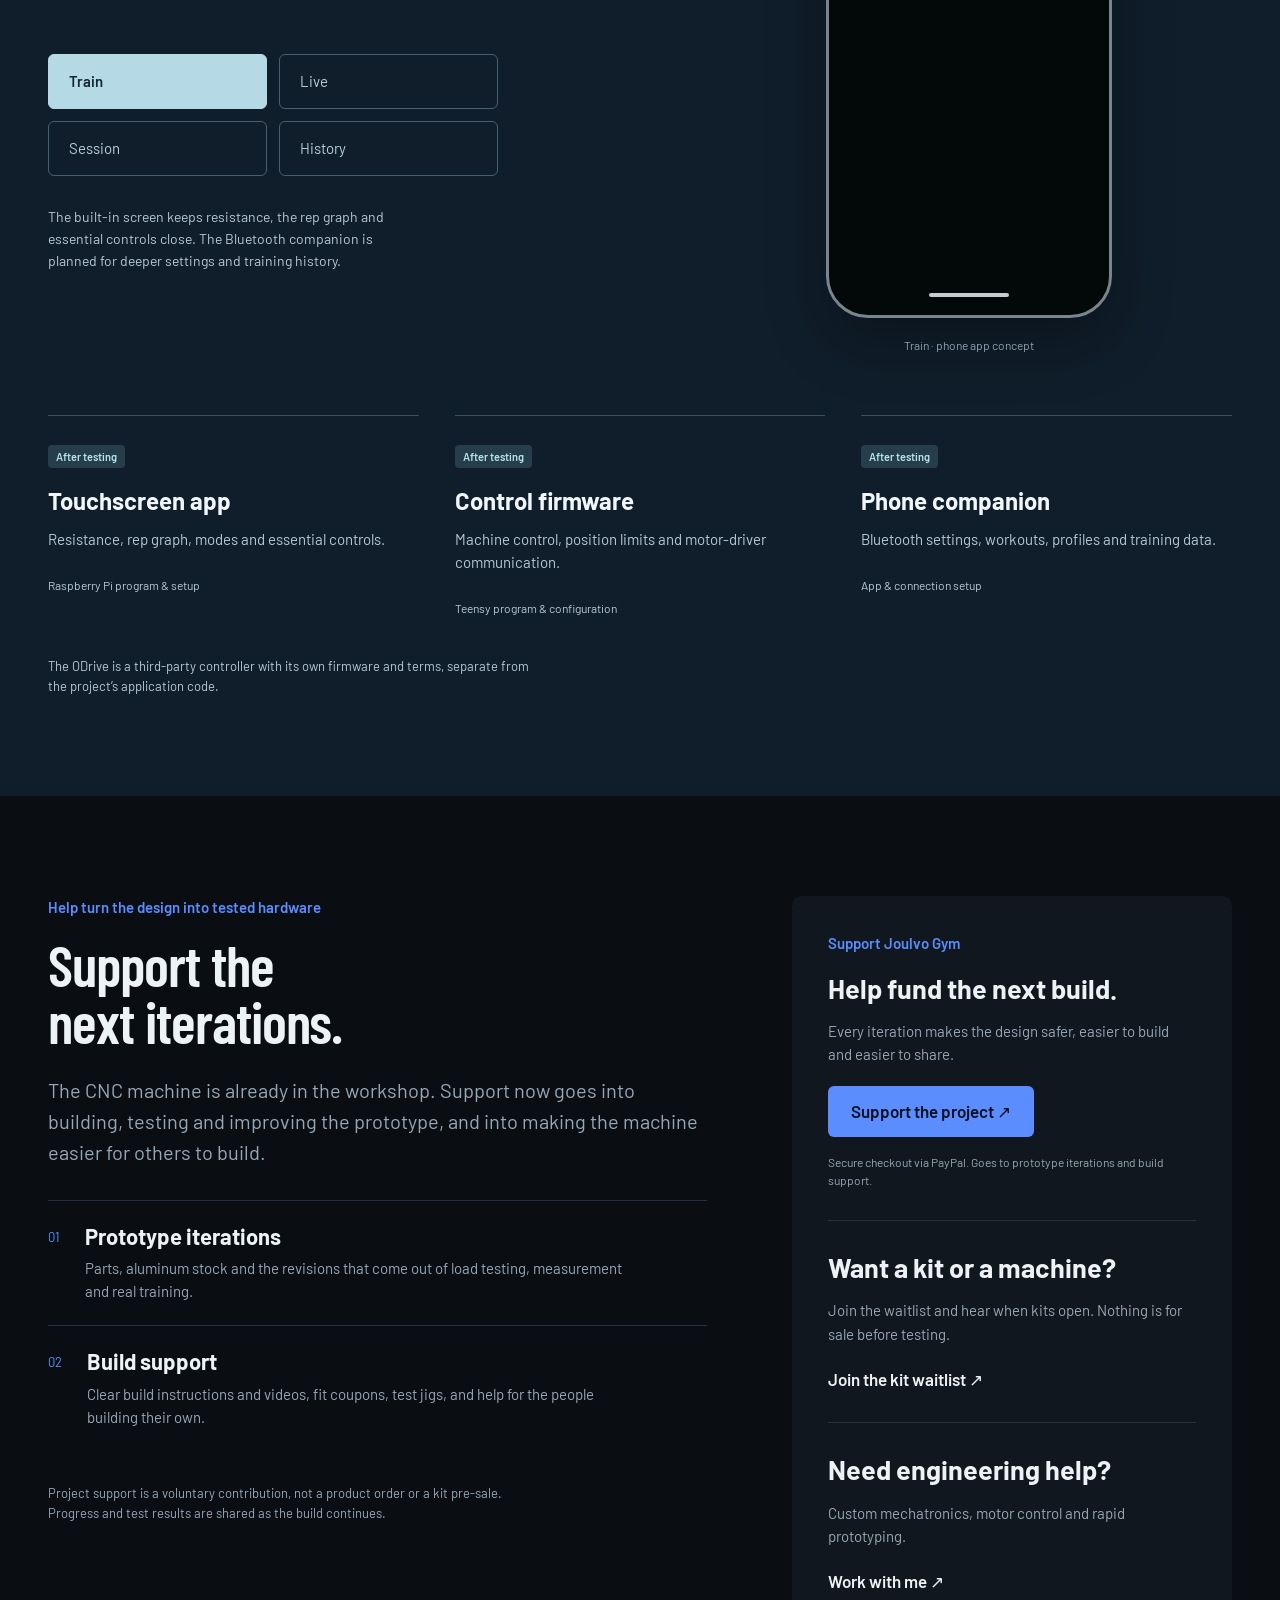
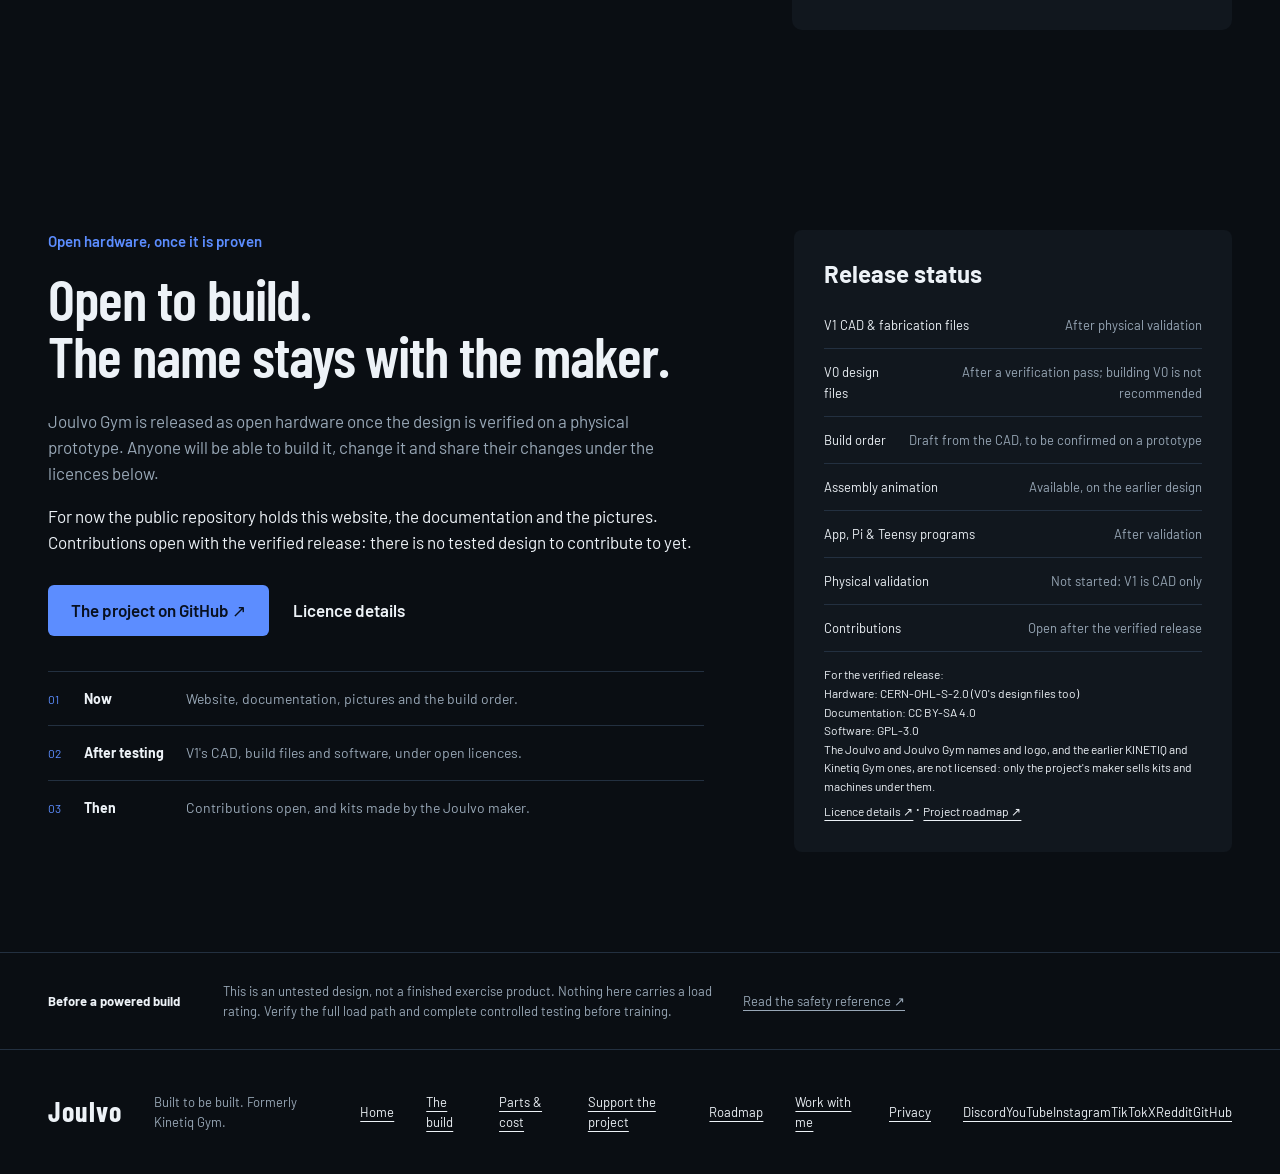
==== commit 224dc0b4: "Site: community links to r/JoulvoGym and the current TikTok" ====
--- a/site/build.html
+++ b/site/build.html
@@ -79,6 +79,6 @@
   <section id="open-source" class="section container open-source"><div><p class="section-kicker">Open hardware, once it is proven</p><h2>Open to build.<br>The name stays with the maker.</h2><p>Joulvo Gym is released as open hardware once the design is verified on a physical prototype. Anyone will be able to build it, change it and share their changes under the licences below.</p><p>For now the public repository holds this website, the documentation and the pictures. Contributions open with the verified release: there is no tested design to contribute to yet.</p><div class="actions"><a class="button primary" href="https://github.com/TrentIndeed/joulvo-gym">The project on GitHub ↗</a><a href="docs/LICENSE.html" class="text-link">Licence details</a></div><ol class="contribution-flow"><li><strong>Now</strong><span>Website, documentation, pictures and the build order.</span></li><li><strong>After testing</strong><span>V1's CAD, build files and software, under open licences.</span></li><li><strong>Then</strong><span>Contributions open, and kits made by the Joulvo maker.</span></li></ol></div><div class="release-status"><h3>Release status</h3><dl><div><dt>V1 CAD & fabrication files</dt><dd>After physical validation</dd></div><div><dt>V0 design files</dt><dd>After a verification pass; building V0 is not recommended</dd></div><div><dt>Build order</dt><dd>Draft from the CAD, to be confirmed on a prototype</dd></div><div><dt>Assembly animation</dt><dd>Available, on the earlier design</dd></div><div><dt>App, Pi & Teensy programs</dt><dd>After validation</dd></div><div><dt>Physical validation</dt><dd>Not started: V1 is CAD only</dd></div><div><dt>Contributions</dt><dd>Open after the verified release</dd></div></dl><p>For the verified release:<br>Hardware: CERN-OHL-S-2.0 (V0's design files too)<br>Documentation: CC BY-SA 4.0<br>Software: GPL-3.0<br>The Joulvo and Joulvo Gym names and logo, and the earlier KINETIQ and Kinetiq Gym ones, are not licensed: only the project's maker sells kits and machines under them.</p><a href="docs/LICENSE.html">Licence details ↗</a> · <a href="docs/roadmap.html">Project roadmap ↗</a></div></section>
   <aside class="safety-note container"><strong>Before a powered build</strong><p>This is an untested design, not a finished exercise product. Nothing here carries a load rating. Verify the full load path and complete controlled testing before training.</p><a href="docs/SAFETY.html">Read the safety reference ↗</a></aside>
 </main>
-<footer class="footer container"><a class="brand" href="/">Joulvo</a><p>Built to be built. <span class="formerly-note">Formerly Kinetiq Gym.</span></p><a href="/">Home</a><a href="/build">The build</a><a href="/build#parts">Parts &amp; cost</a><a href="/#support">Support the project</a><a href="/docs/roadmap">Roadmap</a><a href="/work">Work with me</a><a href="/privacy">Privacy</a><nav class="community-links" aria-label="Social links"><a href="https://discord.gg/ZMmpJqFHbB" target="_blank" rel="noopener noreferrer">Discord</a><a href="https://www.youtube.com/@trenton_dragon" target="_blank" rel="noopener noreferrer">YouTube</a><a href="https://www.instagram.com/mr.dragon2002/" target="_blank" rel="noopener noreferrer">Instagram</a><a href="https://www.tiktok.com/@locked_in_dragon" target="_blank" rel="noopener noreferrer">TikTok</a><a href="https://x.com/TIndeed45671" target="_blank" rel="noopener noreferrer">X</a><a href="https://www.reddit.com/r/KinetiqGym/" target="_blank" rel="noopener noreferrer">Reddit</a><a href="https://github.com/TrentIndeed/joulvo-gym" target="_blank" rel="noopener noreferrer">GitHub</a></nav></footer>
+<footer class="footer container"><a class="brand" href="/">Joulvo</a><p>Built to be built. <span class="formerly-note">Formerly Kinetiq Gym.</span></p><a href="/">Home</a><a href="/build">The build</a><a href="/build#parts">Parts &amp; cost</a><a href="/#support">Support the project</a><a href="/docs/roadmap">Roadmap</a><a href="/work">Work with me</a><a href="/privacy">Privacy</a><nav class="community-links" aria-label="Social links"><a href="https://discord.gg/ZMmpJqFHbB" target="_blank" rel="noopener noreferrer">Discord</a><a href="https://www.youtube.com/@trenton_dragon" target="_blank" rel="noopener noreferrer">YouTube</a><a href="https://www.instagram.com/mr.dragon2002/" target="_blank" rel="noopener noreferrer">Instagram</a><a href="https://www.tiktok.com/@trent_dragon" target="_blank" rel="noopener noreferrer">TikTok</a><a href="https://x.com/TIndeed45671" target="_blank" rel="noopener noreferrer">X</a><a href="https://www.reddit.com/r/JoulvoGym/" target="_blank" rel="noopener noreferrer">Reddit</a><a href="https://github.com/TrentIndeed/joulvo-gym" target="_blank" rel="noopener noreferrer">GitHub</a></nav></footer>
 <dialog id="import-dialog" class="import-dialog" aria-labelledby="import-title"><h2 id="import-title">Use your saved prices?</h2><p id="import-summary"></p><p id="import-warning" class="import-warning" hidden></p><p id="import-left" class="quiet" hidden></p><p class="quiet">Prices stay in this browser. They are not sent to the site.</p><div class="actions"><button id="import-yes" class="button primary" type="button">Use these prices</button><button id="import-no" class="button secondary" type="button" autofocus>Not now</button></div></dialog>
 </body></html>
